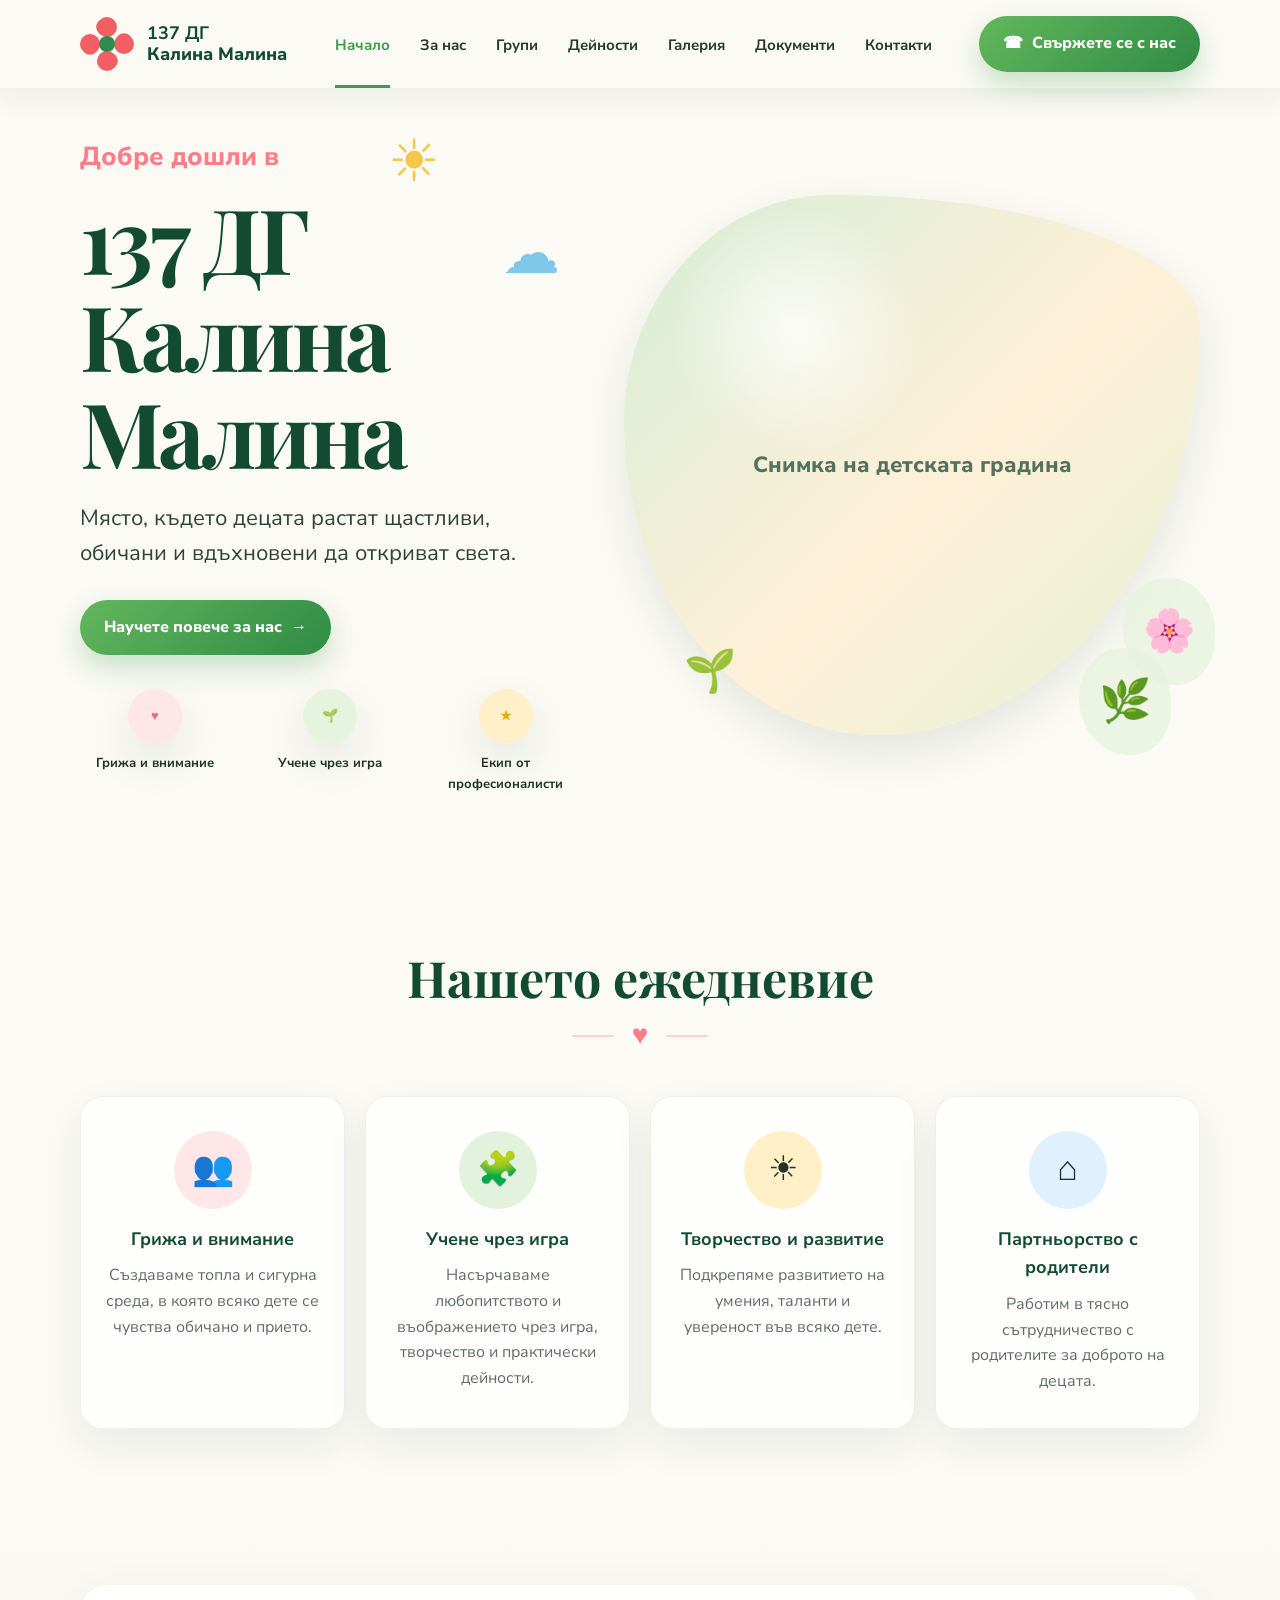
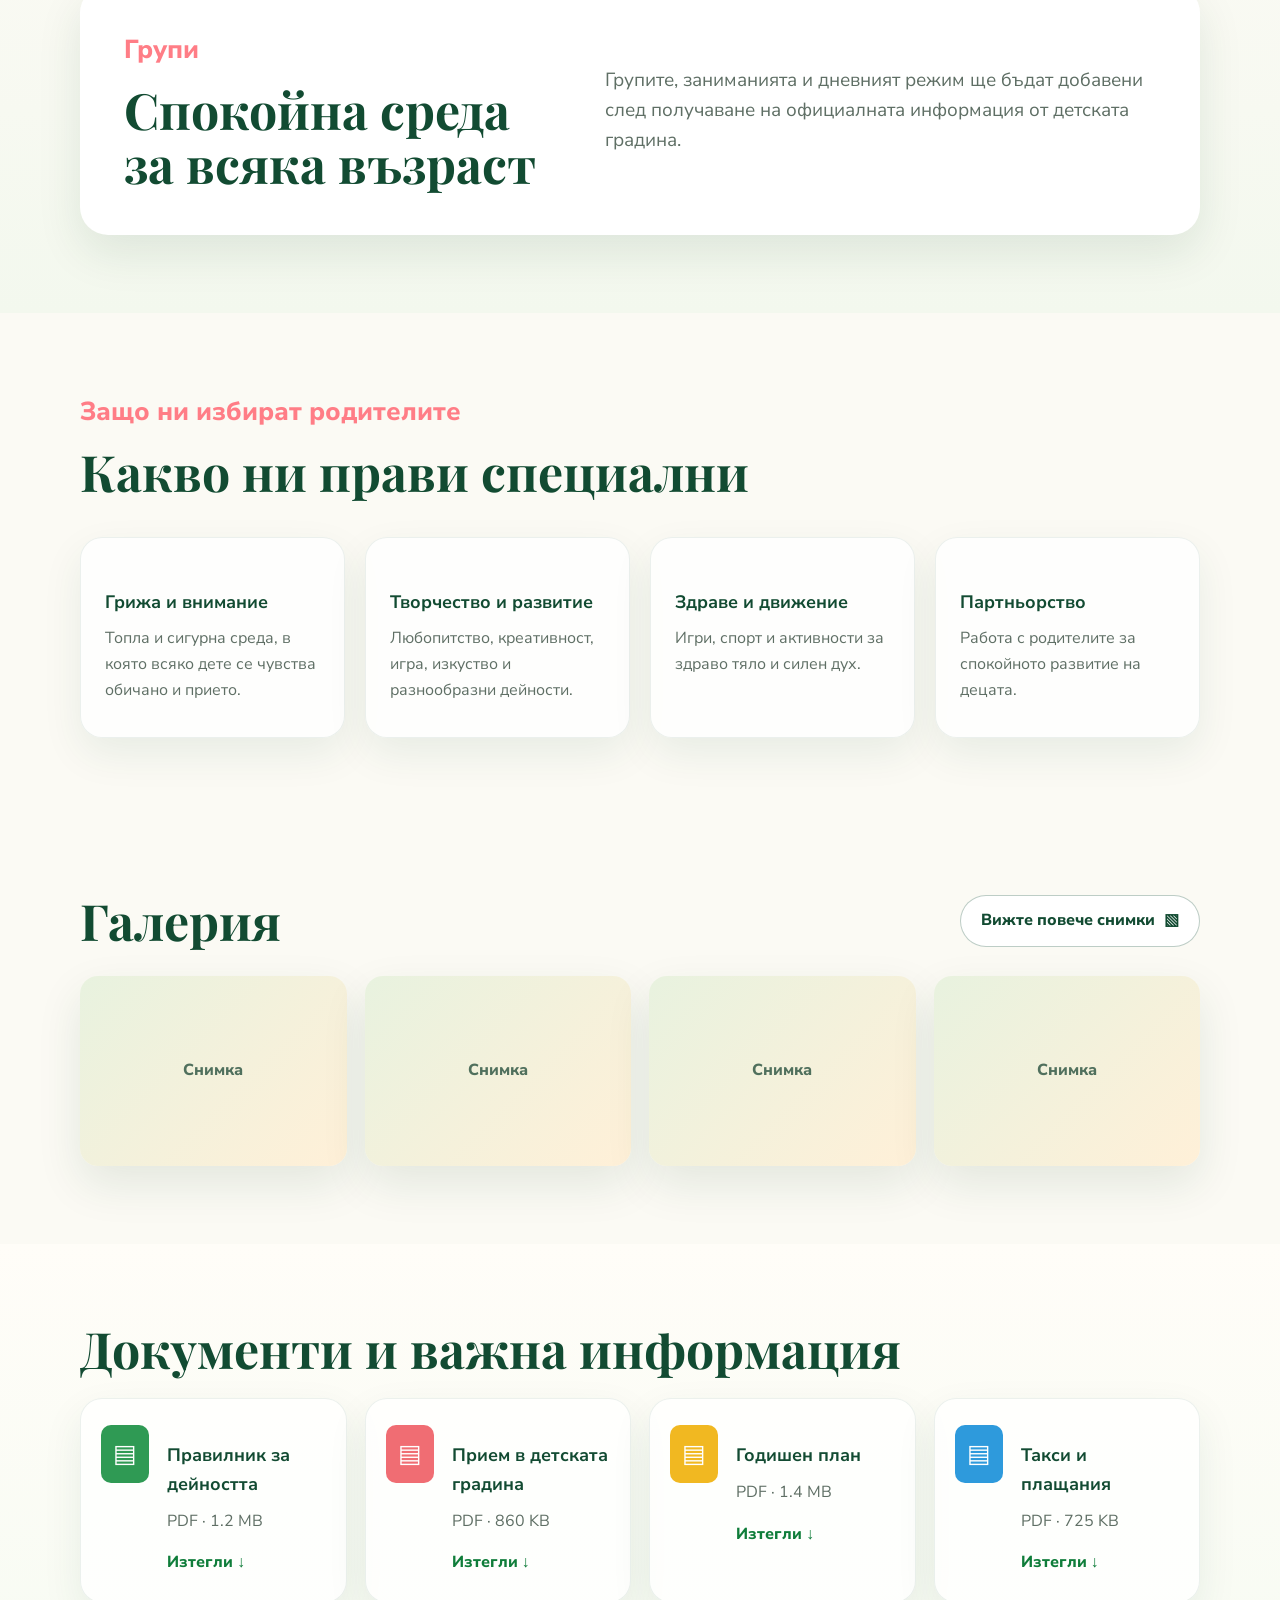
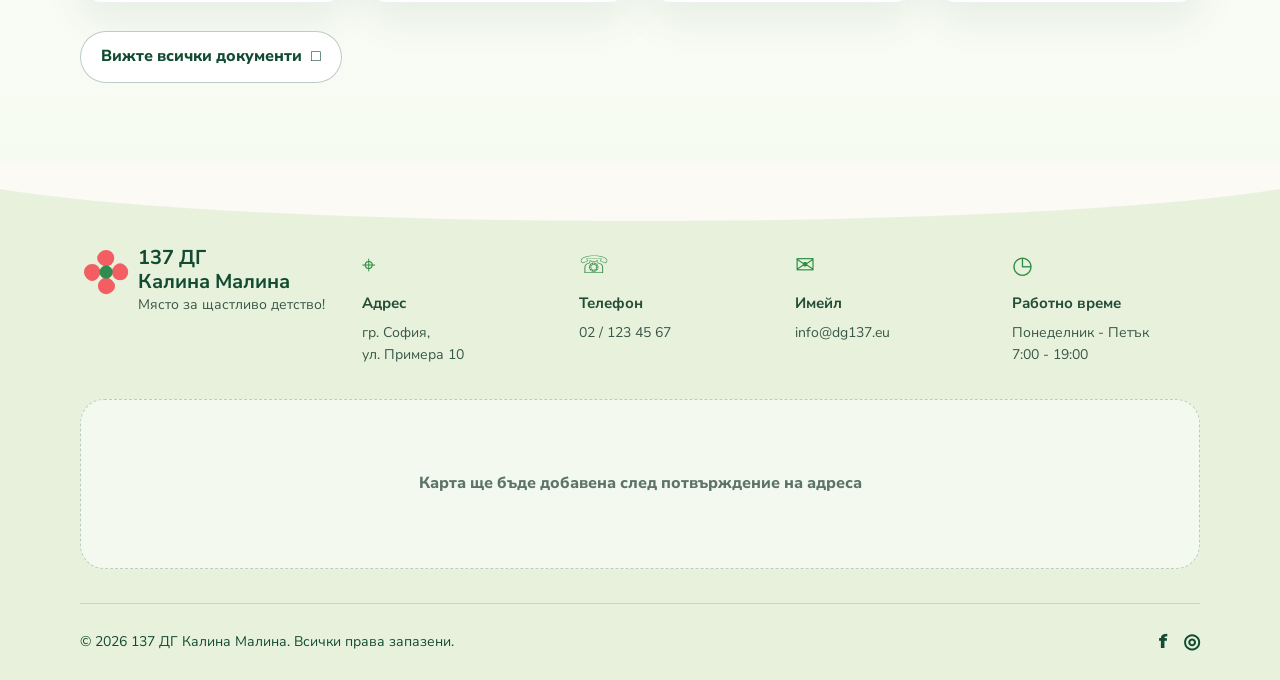
==== index.html @ 14044b3c "first kindergarten website" ====
<!DOCTYPE html>
<html lang="bg">
<head>
  <meta charset="UTF-8" />
  <meta name="viewport" content="width=device-width, initial-scale=1.0" />
  <title>137 ДГ „Калина Малина“</title>
  <meta name="description" content="137 ДГ „Калина Малина“ - място за щастливо детство." />
  <link rel="preconnect" href="https://fonts.googleapis.com">
  <link rel="preconnect" href="https://fonts.gstatic.com" crossorigin>
  <link href="https://fonts.googleapis.com/css2?family=Playfair+Display:wght@600;700&family=Nunito+Sans:wght@400;600;700;800&display=swap" rel="stylesheet">
  <link rel="stylesheet" href="style.css" />
</head>
<body>
  <header class="site-header">
    <div class="container nav-wrap">
      <a href="#home" class="brand" aria-label="137 ДГ Калина Малина">
        <span class="flower-logo" aria-hidden="true">
          <span></span><span></span><span></span><span></span><span></span>
        </span>
        <span class="brand-text"><strong>137 ДГ</strong><em>Калина Малина</em></span>
      </a>

      <button class="menu-toggle" aria-label="Отвори меню" aria-expanded="false">
        <span></span><span></span><span></span>
      </button>

      <nav class="main-nav" aria-label="Основна навигация">
        <a href="#home" class="active">Начало</a>
        <a href="#about">За нас</a>
        <a href="#groups">Групи</a>
        <a href="#activities">Дейности</a>
        <a href="#gallery">Галерия</a>
        <a href="#documents">Документи</a>
        <a href="#contacts">Контакти</a>
      </nav>

      <a class="header-cta" href="#contacts">
        <span>☎</span> Свържете се с нас
      </a>
    </div>
  </header>

  <main id="home">
    <section class="hero section">
      <div class="container hero-grid">
        <div class="hero-copy">
          <div class="decor sun">☀</div>
          <div class="decor cloud">☁</div>
          <p class="eyebrow">Добре дошли в</p>
          <h1>137 ДГ<br>Калина Малина</h1>
          <p class="hero-text">Място, където децата растат щастливи, обичани и вдъхновени да откриват света.</p>
          <a href="#about" class="primary-btn">Научете повече за нас <span>→</span></a>

          <div class="hero-badges" aria-label="Основни предимства">
            <div><span>♥</span><p>Грижа и внимание</p></div>
            <div><span>🌱</span><p>Учене чрез игра</p></div>
            <div><span>★</span><p>Екип от професионалисти</p></div>
          </div>
        </div>

        <div class="hero-media" aria-label="Снимка на детската градина">
          <div class="blob-shape">
            <img src="images/hero-kindergarten.jpg" alt="137 ДГ Калина Малина" onerror="this.style.display='none'; this.parentElement.classList.add('placeholder');" />
          </div>
          <span class="leaf one">🌿</span>
          <span class="leaf two">🌸</span>
          <span class="leaf three">🌱</span>
        </div>
      </div>
    </section>

    <section id="about" class="daily section">
      <div class="container">
        <div class="section-heading centered">
          <h2>Нашето ежедневие</h2>
          <span class="heart-line">♥</span>
        </div>

        <div class="cards-grid">
          <article class="daily-card">
            <div class="icon pink">👥</div>
            <h3>Грижа и внимание</h3>
            <p>Създаваме топла и сигурна среда, в която всяко дете се чувства обичано и прието.</p>
          </article>
          <article class="daily-card">
            <div class="icon green">🧩</div>
            <h3>Учене чрез игра</h3>
            <p>Насърчаваме любопитството и въображението чрез игра, творчество и практически дейности.</p>
          </article>
          <article class="daily-card">
            <div class="icon yellow">☀</div>
            <h3>Творчество и развитие</h3>
            <p>Подкрепяме развитието на умения, таланти и увереност във всяко дете.</p>
          </article>
          <article class="daily-card">
            <div class="icon blue">⌂</div>
            <h3>Партньорство с родители</h3>
            <p>Работим в тясно сътрудничество с родителите за доброто на децата.</p>
          </article>
        </div>
      </div>
    </section>

    <section id="groups" class="section soft-section">
      <div class="container split-info">
        <div>
          <p class="eyebrow">Групи</p>
          <h2>Спокойна среда за всяка възраст</h2>
        </div>
        <p>Групите, заниманията и дневният режим ще бъдат добавени след получаване на официалната информация от детската градина.</p>
      </div>
    </section>

    <section id="activities" class="section features">
      <div class="container">
        <div class="section-heading">
          <p class="eyebrow">Защо ни избират родителите</p>
          <h2>Какво ни прави специални</h2>
        </div>
        <div class="feature-grid">
          <article><h3>Грижа и внимание</h3><p>Топла и сигурна среда, в която всяко дете се чувства обичано и прието.</p></article>
          <article><h3>Творчество и развитие</h3><p>Любопитство, креативност, игра, изкуство и разнообразни дейности.</p></article>
          <article><h3>Здраве и движение</h3><p>Игри, спорт и активности за здраво тяло и силен дух.</p></article>
          <article><h3>Партньорство</h3><p>Работа с родителите за спокойното развитие на децата.</p></article>
        </div>
      </div>
    </section>

    <section id="gallery" class="gallery section">
      <div class="container">
        <div class="section-row">
          <h2>Галерия</h2>
          <a href="#" class="outline-btn">Вижте повече снимки <span>▧</span></a>
        </div>
        <div class="gallery-grid">
          <figure><img src="images/gallery-1.jpg" alt="Занималня" onerror="this.parentElement.classList.add('image-placeholder'); this.remove();" /></figure>
          <figure><img src="images/gallery-2.jpg" alt="Творчески занимания" onerror="this.parentElement.classList.add('image-placeholder'); this.remove();" /></figure>
          <figure><img src="images/gallery-3.jpg" alt="Двор и площадка" onerror="this.parentElement.classList.add('image-placeholder'); this.remove();" /></figure>
          <figure><img src="images/gallery-4.jpg" alt="Деца в занимание" onerror="this.parentElement.classList.add('image-placeholder'); this.remove();" /></figure>
        </div>
      </div>
    </section>

    <section id="documents" class="documents section">
      <div class="container">
        <h2>Документи и важна информация</h2>
        <div class="docs-grid">
          <article class="doc-card"><div class="pdf-icon green">▤</div><div><h3>Правилник за дейността</h3><p>PDF · 1.2 MB</p><a href="#" target="_blank">Изтегли ↓</a></div></article>
          <article class="doc-card"><div class="pdf-icon red">▤</div><div><h3>Прием в детската градина</h3><p>PDF · 860 KB</p><a href="#" target="_blank">Изтегли ↓</a></div></article>
          <article class="doc-card"><div class="pdf-icon yellow">▤</div><div><h3>Годишен план</h3><p>PDF · 1.4 MB</p><a href="#" target="_blank">Изтегли ↓</a></div></article>
          <article class="doc-card"><div class="pdf-icon blue">▤</div><div><h3>Такси и плащания</h3><p>PDF · 725 KB</p><a href="#" target="_blank">Изтегли ↓</a></div></article>
        </div>
        <a href="#" class="outline-btn docs-btn">Вижте всички документи <span>□</span></a>
      </div>
    </section>

    <section id="contacts" class="contact-footer">
      <div class="wave" aria-hidden="true"></div>
      <div class="container contact-grid">
        <div class="footer-brand">
          <span class="flower-logo small" aria-hidden="true"><span></span><span></span><span></span><span></span><span></span></span>
          <div><h2>137 ДГ<br>Калина Малина</h2><p>Място за щастливо детство!</p></div>
        </div>
        <div class="contact-item"><span>⌖</span><h3>Адрес</h3><p>гр. София,<br>ул. Примера 10</p></div>
        <div class="contact-item"><span>☏</span><h3>Телефон</h3><p>02 / 123 45 67</p></div>
        <div class="contact-item"><span>✉</span><h3>Имейл</h3><p>info@dg137.eu</p></div>
        <div class="contact-item"><span>◷</span><h3>Работно време</h3><p>Понеделник - Петък<br>7:00 - 19:00</p></div>
      </div>
      <div class="container map-placeholder">Карта ще бъде добавена след потвърждение на адреса</div>
      <footer class="container footer-bottom">
        <p>© 2026 137 ДГ Калина Малина. Всички права запазени.</p>
        <div class="socials"><a href="#">f</a><a href="#">◎</a></div>
      </footer>
    </section>
  </main>

  <script src="script.js"></script>
</body>
</html>
---- style.css ----
:root{
  --cream:#fbfaf4;
  --cream-2:#f4f0e5;
  --green:#124b32;
  --green-2:#3f9b4e;
  --soft-green:#e8f2df;
  --pink:#ff7d86;
  --yellow:#f5c84b;
  --blue:#80c8e9;
  --text:#21342b;
  --muted:#5f6f65;
  --white:#fff;
  --shadow:0 18px 45px rgba(23,67,43,.10);
  --radius:28px;
}

*{box-sizing:border-box;margin:0;padding:0}
html{scroll-behavior:smooth}
body{
  font-family:"Nunito Sans",Arial,sans-serif;
  background:var(--cream);
  color:var(--text);
  line-height:1.6;
}
a{text-decoration:none;color:inherit}
img{max-width:100%;display:block}
.container{width:min(1120px,calc(100% - 48px));margin:0 auto}
.section{padding:78px 0}

.site-header{
  position:sticky;
  top:0;
  z-index:30;
  background:rgba(251,250,244,.88);
  backdrop-filter:blur(18px);
  box-shadow:0 8px 30px rgba(18,75,50,.08);
}
.nav-wrap{
  height:88px;
  display:flex;
  align-items:center;
  justify-content:space-between;
  gap:24px;
}
.brand{display:flex;align-items:center;gap:13px;font-weight:800;color:var(--green)}
.brand-text{display:flex;flex-direction:column;line-height:1.15;font-size:18px}
.brand-text em{font-style:normal;font-size:18px}
.flower-logo{width:54px;height:54px;position:relative;display:inline-block}
.flower-logo span{position:absolute;width:20px;height:20px;border-radius:50% 50% 50% 8px;background:#f25e62;left:17px;top:17px;transform-origin:10px 10px}
.flower-logo span:nth-child(1){transform:translateY(-17px) rotate(45deg)}
.flower-logo span:nth-child(2){transform:translateX(17px) rotate(135deg)}
.flower-logo span:nth-child(3){transform:translateY(17px) rotate(225deg)}
.flower-logo span:nth-child(4){transform:translateX(-17px) rotate(315deg)}
.flower-logo span:nth-child(5){background:#2e8c4f;border-radius:50%;width:16px;height:16px;left:19px;top:19px}
.flower-logo.small{width:44px;height:44px;transform:scale(.82)}

.main-nav{display:flex;align-items:center;gap:30px;font-weight:700;font-size:15px}
.main-nav a{padding:32px 0 28px;border-bottom:3px solid transparent;color:#263a31}
.main-nav a:hover,.main-nav a.active{color:var(--green-2);border-color:var(--green-2)}
.header-cta,.primary-btn{
  display:inline-flex;align-items:center;gap:9px;border-radius:999px;
  background:linear-gradient(135deg,#63b65c,#2f8c45);
  color:white;font-weight:800;padding:15px 24px;box-shadow:0 12px 28px rgba(63,155,78,.28)
}
.menu-toggle{display:none;background:none;border:0;width:42px}
.menu-toggle span{display:block;height:3px;background:var(--green);margin:7px 0;border-radius:4px}

.hero{padding-top:48px;overflow:hidden}
.hero-grid{display:grid;grid-template-columns:1fr 1.15fr;align-items:center;gap:44px;min-height:560px}
.hero-copy{position:relative}
.eyebrow{font-weight:800;color:var(--pink);font-size:26px;margin-bottom:12px}
h1,h2{font-family:"Playfair Display",Georgia,serif;color:var(--green);line-height:1.08}
h1{font-size:clamp(54px,8vw,90px);letter-spacing:-.04em;margin-bottom:20px}
h2{font-size:clamp(34px,4vw,50px)}
.hero-text{font-size:22px;max-width:560px;color:#2f443a;margin-bottom:28px}
.decor{position:absolute;font-size:58px;z-index:-1}
.sun{top:-20px;right:140px;color:var(--yellow)}
.cloud{top:72px;right:20px;color:var(--blue)}
.hero-badges{display:grid;grid-template-columns:repeat(3,1fr);gap:26px;max-width:560px;margin-top:34px}
.hero-badges div{text-align:center;font-weight:700;font-size:13px}
.hero-badges span{display:grid;place-items:center;width:54px;height:54px;margin:0 auto 10px;border-radius:50%;background:white;box-shadow:var(--shadow)}
.hero-badges div:nth-child(1) span{color:#ef6d74;background:#ffe7e7}
.hero-badges div:nth-child(2) span{color:#3c9850;background:#e6f4df}
.hero-badges div:nth-child(3) span{color:#e9a900;background:#fff0c9}

.hero-media{position:relative}
.blob-shape{
  height:540px;
  border-radius:36% 64% 56% 44% / 42% 24% 76% 58%;
  overflow:hidden;
  background:
    radial-gradient(circle at 30% 25%,rgba(255,255,255,.8),transparent 22%),
    linear-gradient(135deg,#d5edd6,#fff0d8 55%,#e0f2d2);
  box-shadow:var(--shadow);
}
.blob-shape img{width:100%;height:100%;object-fit:cover}
.blob-shape.placeholder:after{
  content:"Снимка на детската градина";
  height:100%;display:grid;place-items:center;color:#52715f;font-weight:800;font-size:22px
}
.leaf{position:absolute;font-size:42px;background:rgba(232,242,223,.78);border-radius:48% 52% 44% 56%;padding:20px}
.leaf.one{right:5%;bottom:-20px}
.leaf.two{right:-15px;bottom:50px}
.leaf.three{left:40px;bottom:10px;background:transparent}

.centered{text-align:center}
.section-heading{margin-bottom:38px}
.heart-line{display:inline-block;color:var(--pink);font-size:28px;margin-top:8px;position:relative}
.heart-line:before,.heart-line:after{content:"";position:absolute;top:50%;width:42px;height:2px;background:#ffd0d2}
.heart-line:before{right:34px}.heart-line:after{left:34px}

.cards-grid,.feature-grid{display:grid;grid-template-columns:repeat(4,1fr);gap:20px}
.daily-card,.feature-grid article,.doc-card{
  background:rgba(255,255,255,.76);
  border:1px solid rgba(18,75,50,.08);
  border-radius:22px;
  padding:34px 24px;
  box-shadow:0 16px 40px rgba(18,75,50,.08);
  transition:.25s ease;
}
.daily-card:hover,.feature-grid article:hover,.doc-card:hover{transform:translateY(-6px);box-shadow:0 24px 55px rgba(18,75,50,.13)}
.daily-card{text-align:center}
.daily-card h3,.feature-grid h3,.doc-card h3{color:var(--green);font-size:18px;margin:16px 0 10px}
.daily-card p,.feature-grid p,.doc-card p{color:var(--muted)}
.icon{width:78px;height:78px;border-radius:50%;display:grid;place-items:center;margin:0 auto;font-size:34px}
.pink{background:#ffe7e8}.green{background:#e3f2dc}.yellow{background:#fff0c7}.blue{background:#dff1ff}

.soft-section{background:linear-gradient(180deg,transparent,#f3f8ee)}
.split-info{display:grid;grid-template-columns:.8fr 1fr;gap:40px;align-items:center;background:white;border-radius:var(--radius);padding:44px;box-shadow:var(--shadow)}
.split-info p:last-child{font-size:19px;color:var(--muted)}

.section-row{display:flex;align-items:center;justify-content:space-between;margin-bottom:28px;gap:20px}
.outline-btn{display:inline-flex;align-items:center;gap:9px;border:1.5px solid rgba(18,75,50,.28);border-radius:999px;color:var(--green);font-weight:800;padding:12px 20px;background:white}
.outline-btn:hover{background:var(--soft-green)}
.gallery-grid{display:grid;grid-template-columns:repeat(4,1fr);gap:18px}
.gallery-grid figure{height:190px;border-radius:18px;overflow:hidden;background:linear-gradient(135deg,#e8f2df,#fff0d8);box-shadow:var(--shadow)}
.gallery-grid img{width:100%;height:100%;object-fit:cover;transition:.35s ease}
.gallery-grid figure:hover img{transform:scale(1.08)}
.image-placeholder:after{content:"Снимка";height:100%;display:grid;place-items:center;color:#50705d;font-weight:800}

.documents{background:linear-gradient(180deg,#fffdf8,#f6fbf2)}
.docs-grid{display:grid;grid-template-columns:repeat(4,1fr);gap:18px;margin-top:22px}
.doc-card{display:flex;gap:18px;align-items:flex-start;padding:26px 20px}
.pdf-icon{width:48px;height:58px;border-radius:10px;display:grid;place-items:center;color:white;font-size:25px;flex:0 0 auto}
.pdf-icon.green{background:#2f9a54}.pdf-icon.red{background:#f06d73}.pdf-icon.yellow{background:#f1b821}.pdf-icon.blue{background:#2e9adc}
.doc-card a{display:inline-block;margin-top:16px;color:#0f7d3a;font-weight:800}
.docs-btn{margin:28px auto 0;width:max-content}

.contact-footer{position:relative;background:#e7f1dc;padding-top:85px;color:var(--green);overflow:hidden}
.wave{position:absolute;top:-50px;left:-5%;width:110%;height:110px;background:var(--cream);border-radius:0 0 50% 50%}
.contact-grid{display:grid;grid-template-columns:1.35fr repeat(4,1fr);gap:28px;position:relative;z-index:1}
.footer-brand{display:flex;gap:14px;align-items:flex-start}
.footer-brand h2{font-family:"Nunito Sans",Arial,sans-serif;font-size:20px;line-height:1.2}
.footer-brand p,.contact-item p{font-size:14px;color:#385847}
.contact-item span{font-size:24px;color:#2f8c45}
.contact-item h3{font-size:15px;margin:7px 0;color:#234b35}
.map-placeholder{margin-top:32px;height:170px;border-radius:24px;background:rgba(255,255,255,.55);border:1px dashed rgba(18,75,50,.25);display:grid;place-items:center;color:#5c7366;font-weight:800}
.footer-bottom{display:flex;justify-content:space-between;align-items:center;border-top:1px solid rgba(18,75,50,.15);padding:22px 0;margin-top:34px;font-size:14px}
.socials{display:flex;gap:16px;font-weight:900;font-size:20px}

@media (max-width:980px){
  .menu-toggle{display:block}
  .main-nav{
    position:absolute;top:88px;left:24px;right:24px;background:white;border-radius:20px;
    flex-direction:column;align-items:flex-start;gap:0;padding:16px;box-shadow:var(--shadow);
    opacity:0;visibility:hidden;transform:translateY(-10px);transition:.25s ease
  }
  .main-nav.open{opacity:1;visibility:visible;transform:translateY(0)}
  .main-nav a{padding:13px 8px;width:100%;border-bottom:1px solid #edf2eb}
  .header-cta{display:none}
  .hero-grid,.split-info{grid-template-columns:1fr}
  .hero-media{order:-1}.blob-shape{height:420px}
  .cards-grid,.feature-grid,.docs-grid,.gallery-grid{grid-template-columns:repeat(2,1fr)}
  .contact-grid{grid-template-columns:repeat(2,1fr)}
  .footer-brand{grid-column:1/-1}
}
@media (max-width:620px){
  .container{width:min(100% - 28px,1120px)}
  .section{padding:54px 0}
  .nav-wrap{height:76px}
  .brand-text{font-size:15px}.brand-text em{font-size:15px}.flower-logo{width:42px;height:42px;transform:scale(.78)}
  .main-nav{top:76px;left:14px;right:14px}
  .hero{padding-top:22px}
  .blob-shape{height:310px}
  .eyebrow{font-size:20px}
  .hero-text{font-size:18px}
  .hero-badges,.cards-grid,.feature-grid,.docs-grid,.gallery-grid,.contact-grid{grid-template-columns:1fr}
  .section-row,.footer-bottom{align-items:flex-start;flex-direction:column}
  .split-info{padding:28px}
}
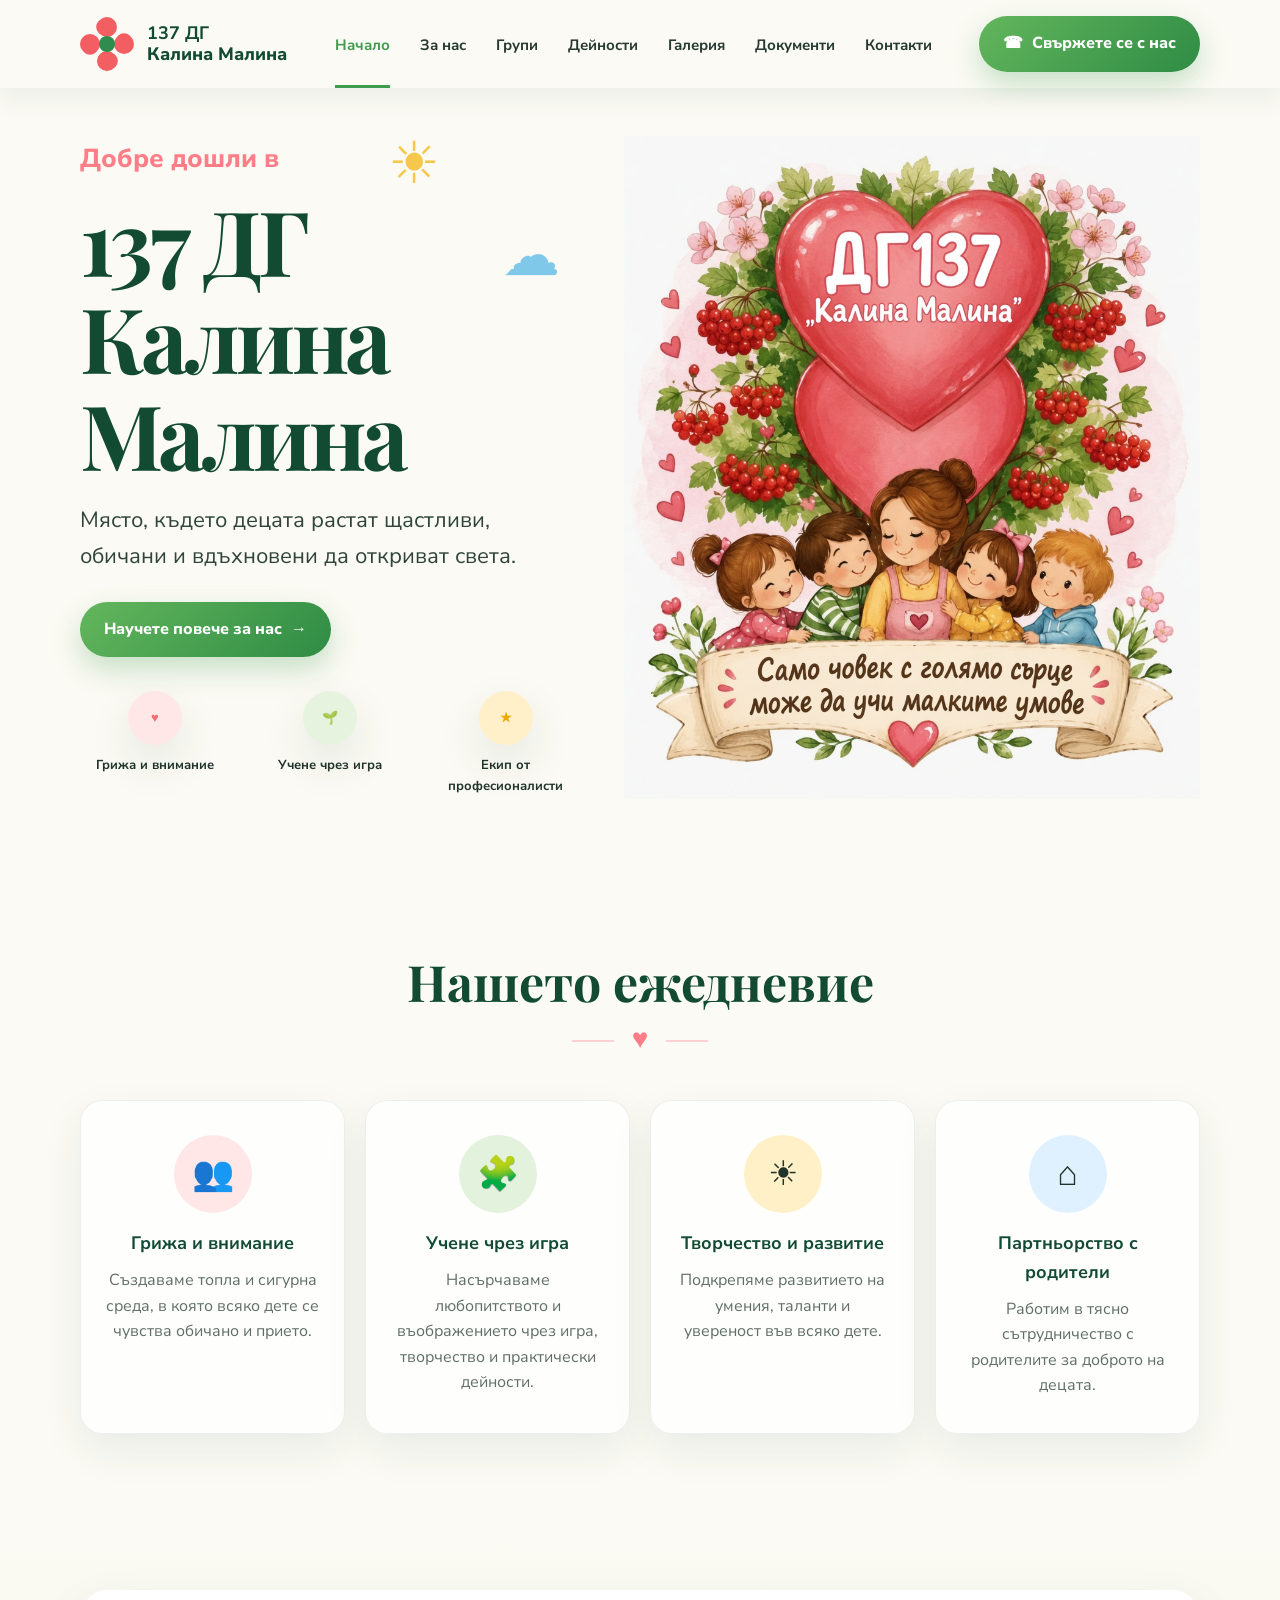
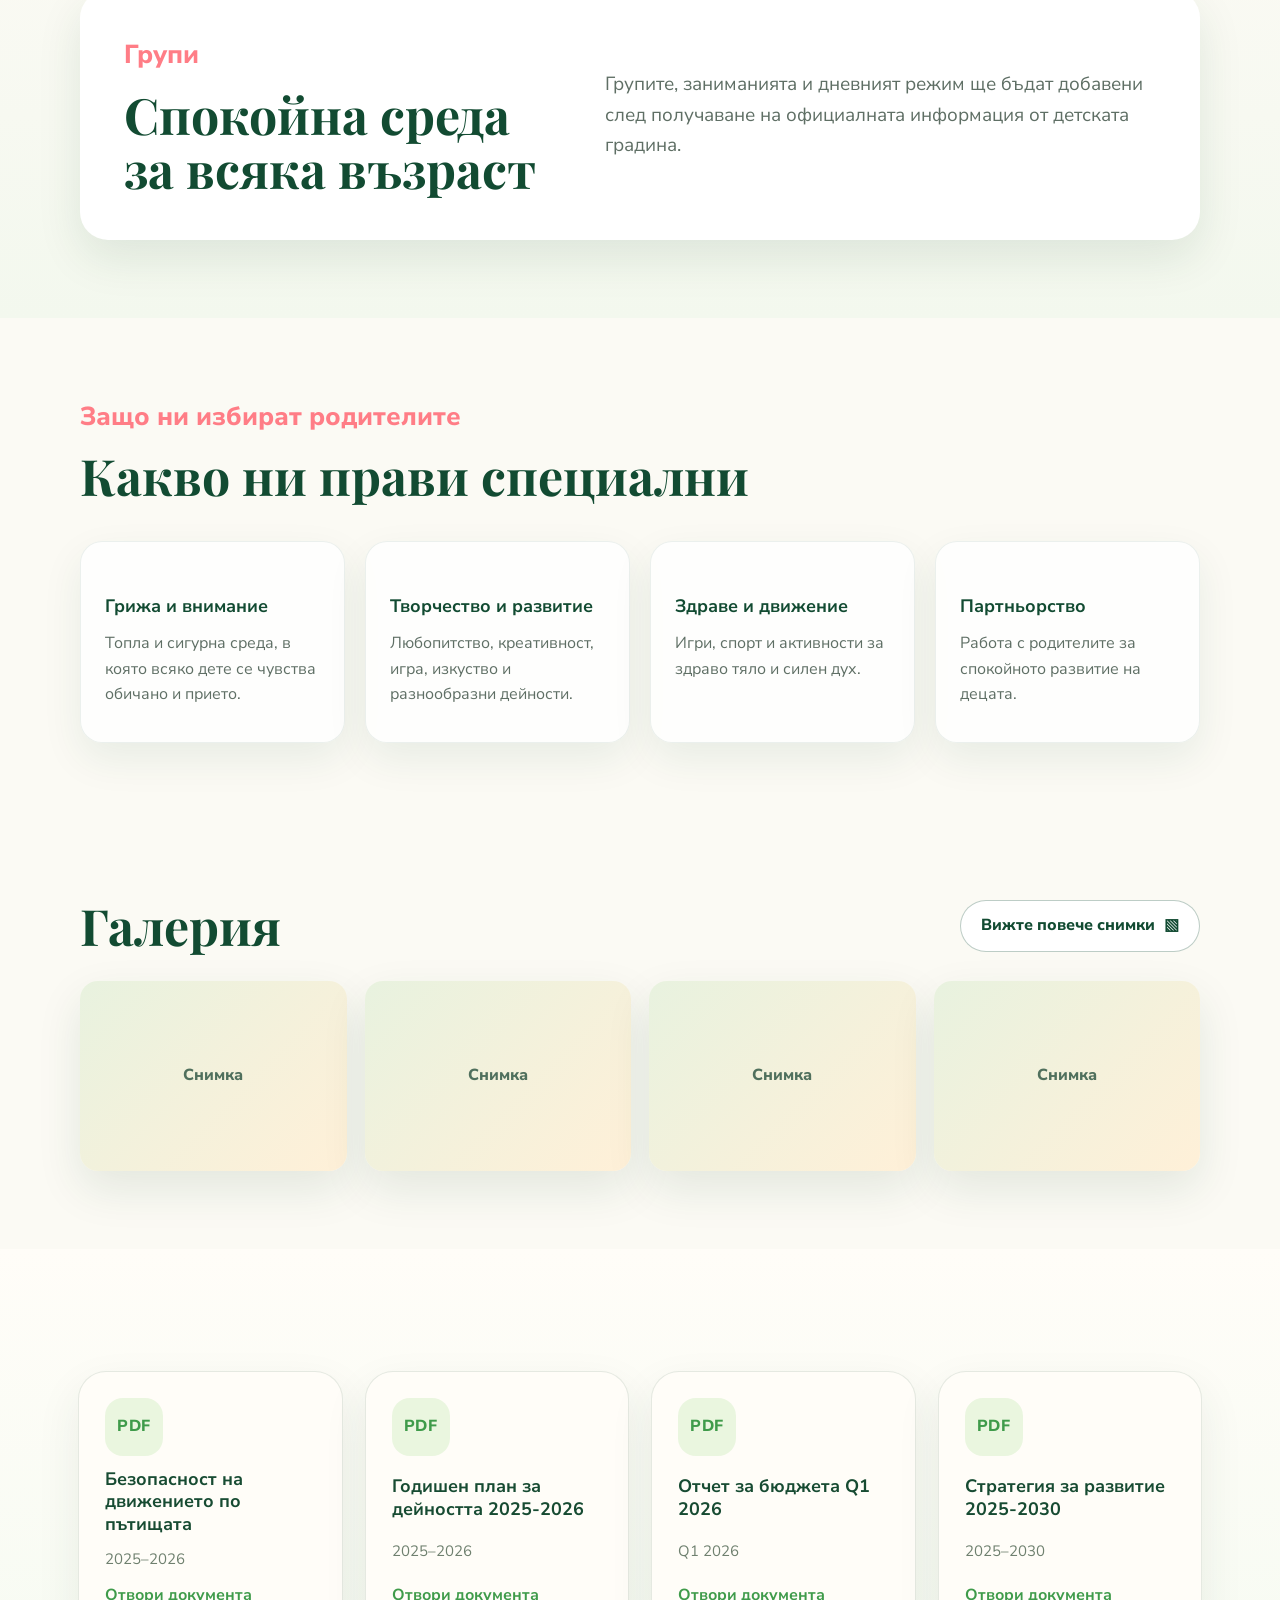
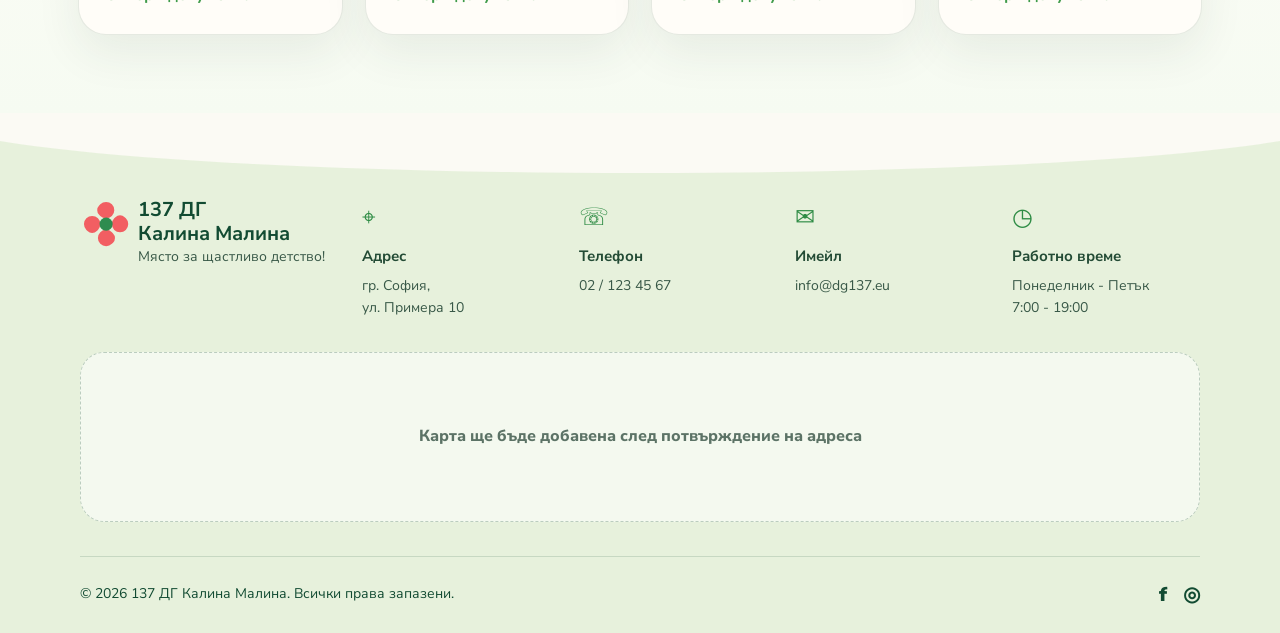
==== commit 9840e083: "update kindergarten documents and hero" ====
--- a/index.html
+++ b/index.html
@@ -56,15 +56,11 @@
             <div><span>🌱</span><p>Учене чрез игра</p></div>
             <div><span>★</span><p>Екип от професионалисти</p></div>
           </div>
+
         </div>
 
         <div class="hero-media" aria-label="Снимка на детската градина">
-          <div class="blob-shape">
-            <img src="images/hero-kindergarten.jpg" alt="137 ДГ Калина Малина" onerror="this.style.display='none'; this.parentElement.classList.add('placeholder');" />
-          </div>
-          <span class="leaf one">🌿</span>
-          <span class="leaf two">🌸</span>
-          <span class="leaf three">🌱</span>
+          <img src="images/hero.jpg" alt="ДГ 137 Калина Малина">
         </div>
       </div>
     </section>
@@ -142,15 +138,34 @@
     </section>
 
     <section id="documents" class="documents section">
-      <div class="container">
-        <h2>Документи и важна информация</h2>
-        <div class="docs-grid">
-          <article class="doc-card"><div class="pdf-icon green">▤</div><div><h3>Правилник за дейността</h3><p>PDF · 1.2 MB</p><a href="#" target="_blank">Изтегли ↓</a></div></article>
-          <article class="doc-card"><div class="pdf-icon red">▤</div><div><h3>Прием в детската градина</h3><p>PDF · 860 KB</p><a href="#" target="_blank">Изтегли ↓</a></div></article>
-          <article class="doc-card"><div class="pdf-icon yellow">▤</div><div><h3>Годишен план</h3><p>PDF · 1.4 MB</p><a href="#" target="_blank">Изтегли ↓</a></div></article>
-          <article class="doc-card"><div class="pdf-icon blue">▤</div><div><h3>Такси и плащания</h3><p>PDF · 725 KB</p><a href="#" target="_blank">Изтегли ↓</a></div></article>
-        </div>
-        <a href="#" class="outline-btn docs-btn">Вижте всички документи <span>□</span></a>
+      <div class="documents-grid">
+        <a href="https://drive.google.com/file/d/1YVQNb3l471YlVjOcwa8c5WvIRZ0JgYjL/view?usp=drive_link" target="_blank" rel="noopener noreferrer" class="doc-tile">
+          <span class="doc-icon">PDF</span>
+          <strong>Безопасност на движението по пътищата</strong>
+          <small>2025–2026</small>
+          <em>Отвори документа</em>
+        </a>
+
+        <a href="https://drive.google.com/file/d/1Nm0UeYOV2WOF_rEer19Na-S31HkH6SgI/view?usp=drive_link" target="_blank" rel="noopener noreferrer" class="doc-tile">
+          <span class="doc-icon">PDF</span>
+          <strong>Годишен план за дейността 2025-2026</strong>
+          <small>2025–2026</small>
+          <em>Отвори документа</em>
+        </a>
+
+        <a href="https://drive.google.com/file/d/1Oh9N5pPHKmebMv3UW62qAwDy3fvTJe2Z/view?usp=drive_link" target="_blank" rel="noopener noreferrer" class="doc-tile">
+          <span class="doc-icon">PDF</span>
+          <strong>Отчет за бюджета Q1 2026</strong>
+          <small>Q1 2026</small>
+          <em>Отвори документа</em>
+        </a>
+
+        <a href="https://drive.google.com/file/d/1bqYO4UpHg2tiHRB3I2MVI6CSTWi35-Cm/view?usp=drive_link" target="_blank" rel="noopener noreferrer" class="doc-tile">
+          <span class="doc-icon">PDF</span>
+          <strong>Стратегия за развитие 2025-2030</strong>
+          <small>2025–2030</small>
+          <em>Отвори документа</em>
+        </a>
       </div>
     </section>
 
--- a/style.css
+++ b/style.css
@@ -188,3 +188,73 @@
   .section-row,.footer-bottom{align-items:flex-start;flex-direction:column}
   .split-info{padding:28px}
 }
+
+.documents-grid {
+  max-width: 1180px;
+  margin: 44px auto 0;
+  padding: 0 28px;
+  display: grid;
+  grid-template-columns: repeat(4, 1fr);
+  gap: 22px;
+}
+
+.doc-tile {
+  aspect-ratio: 1 / 1;
+  background: #fffdf8;
+  border: 1px solid rgba(46, 93, 63, 0.12);
+  border-radius: 28px;
+  padding: 26px;
+  text-decoration: none;
+  color: #174b32;
+  box-shadow: 0 18px 45px rgba(35, 65, 47, 0.08);
+  display: flex;
+  flex-direction: column;
+  justify-content: space-between;
+  transition: transform 0.25s ease, box-shadow 0.25s ease, border-color 0.25s ease;
+}
+
+.doc-tile:hover {
+  transform: translateY(-6px);
+  box-shadow: 0 24px 55px rgba(35, 65, 47, 0.14);
+  border-color: rgba(76, 166, 88, 0.35);
+}
+
+.doc-icon {
+  width: 58px;
+  height: 58px;
+  border-radius: 18px;
+  background: #eaf6df;
+  color: #3f9b4a;
+  display: grid;
+  place-items: center;
+  font-weight: 800;
+  letter-spacing: 0.04em;
+}
+
+.doc-tile strong {
+  font-size: 18px;
+  line-height: 1.25;
+}
+
+.doc-tile small {
+  color: #6f806f;
+  font-size: 15px;
+}
+
+.doc-tile em {
+  font-style: normal;
+  color: #3f9b4a;
+  font-weight: 700;
+}
+
+@media (max-width: 900px) {
+  .documents-grid {
+    grid-template-columns: repeat(2, 1fr);
+  }
+}
+
+@media (max-width: 560px) {
+  .documents-grid {
+    grid-template-columns: 1fr;
+  }
+}
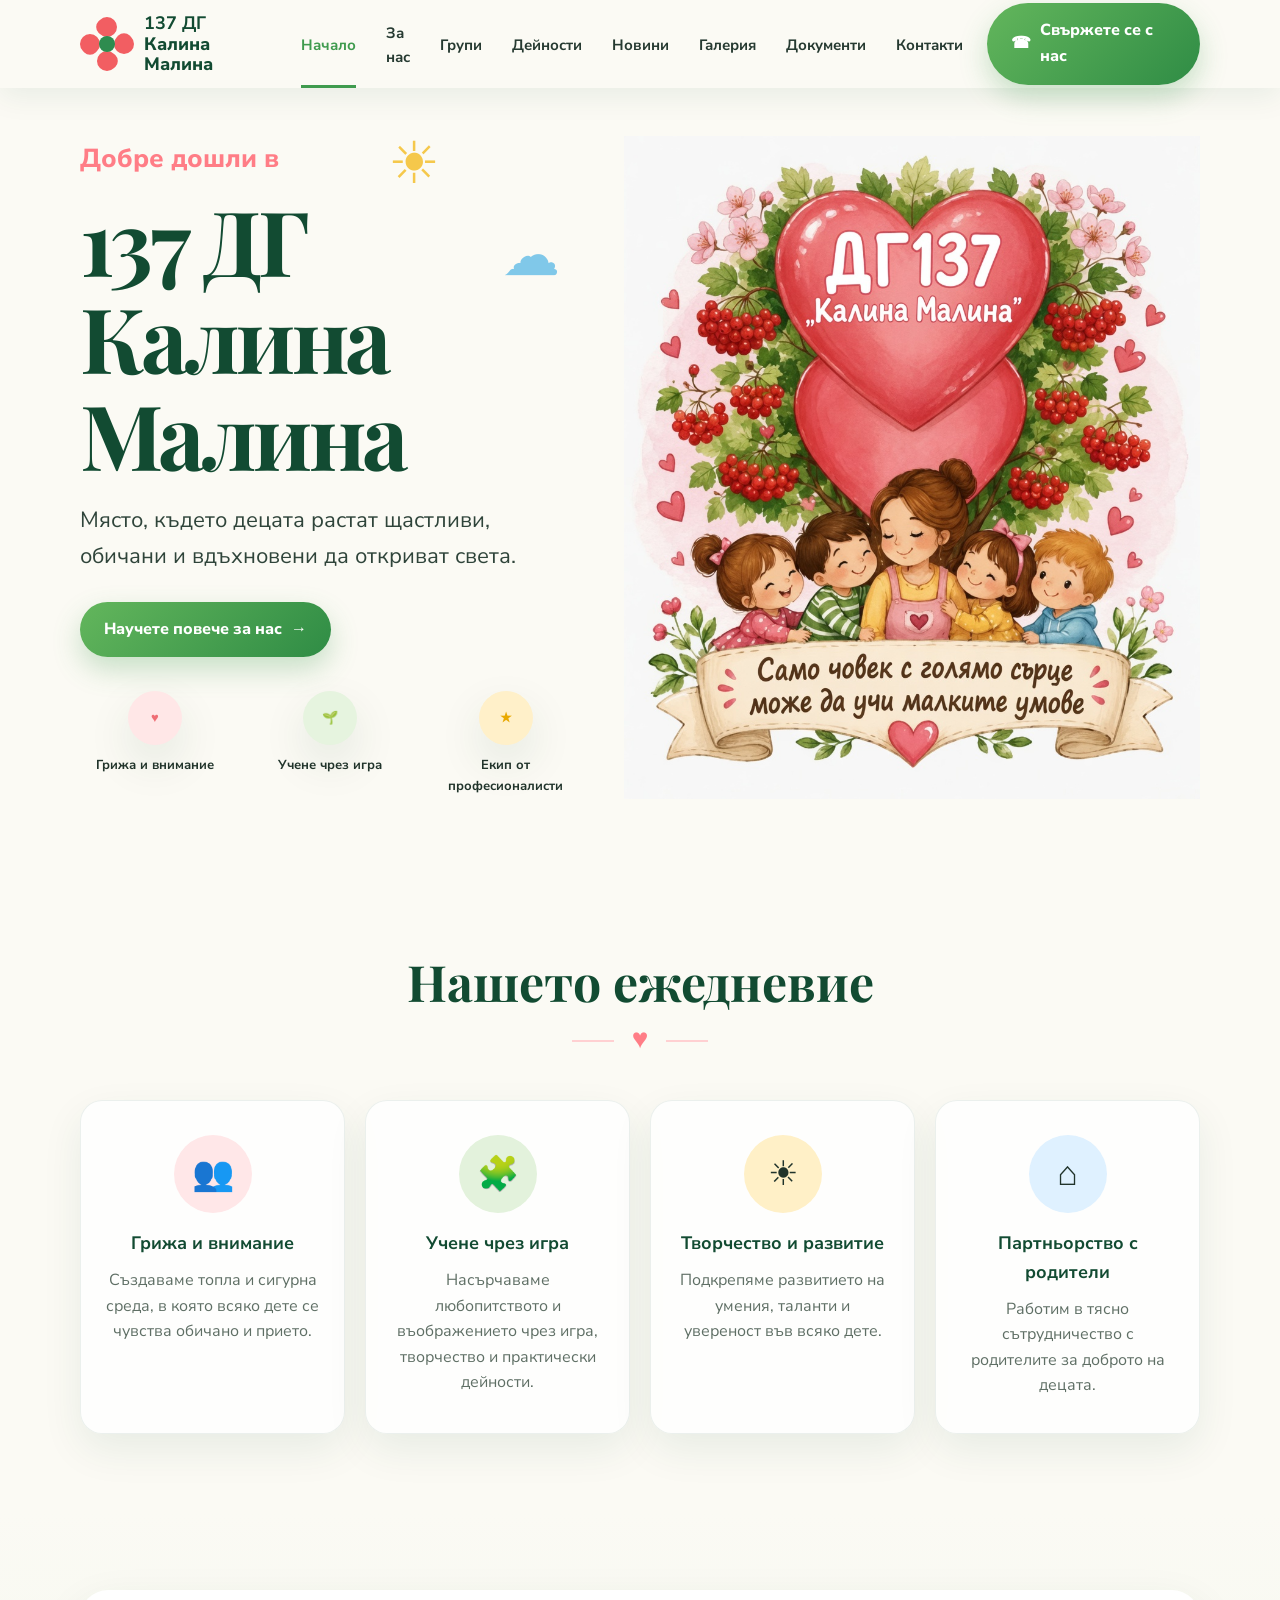
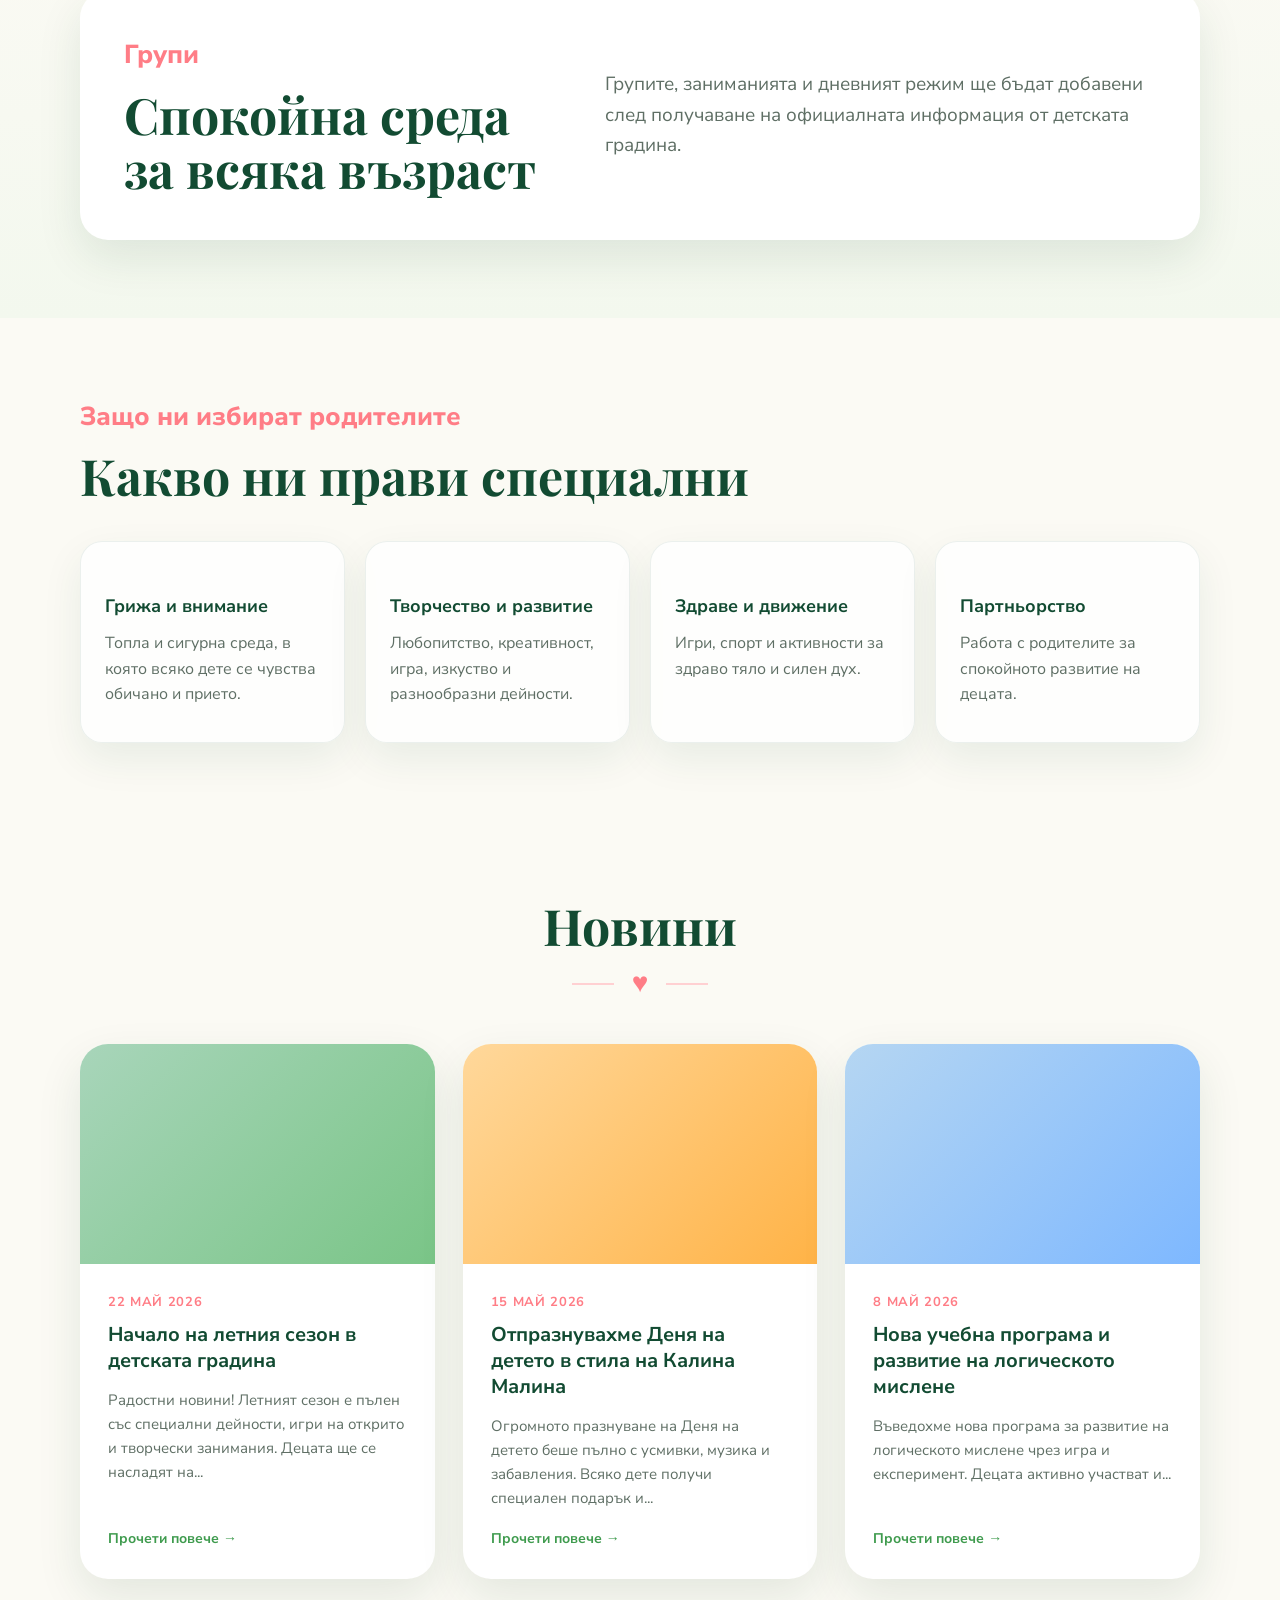
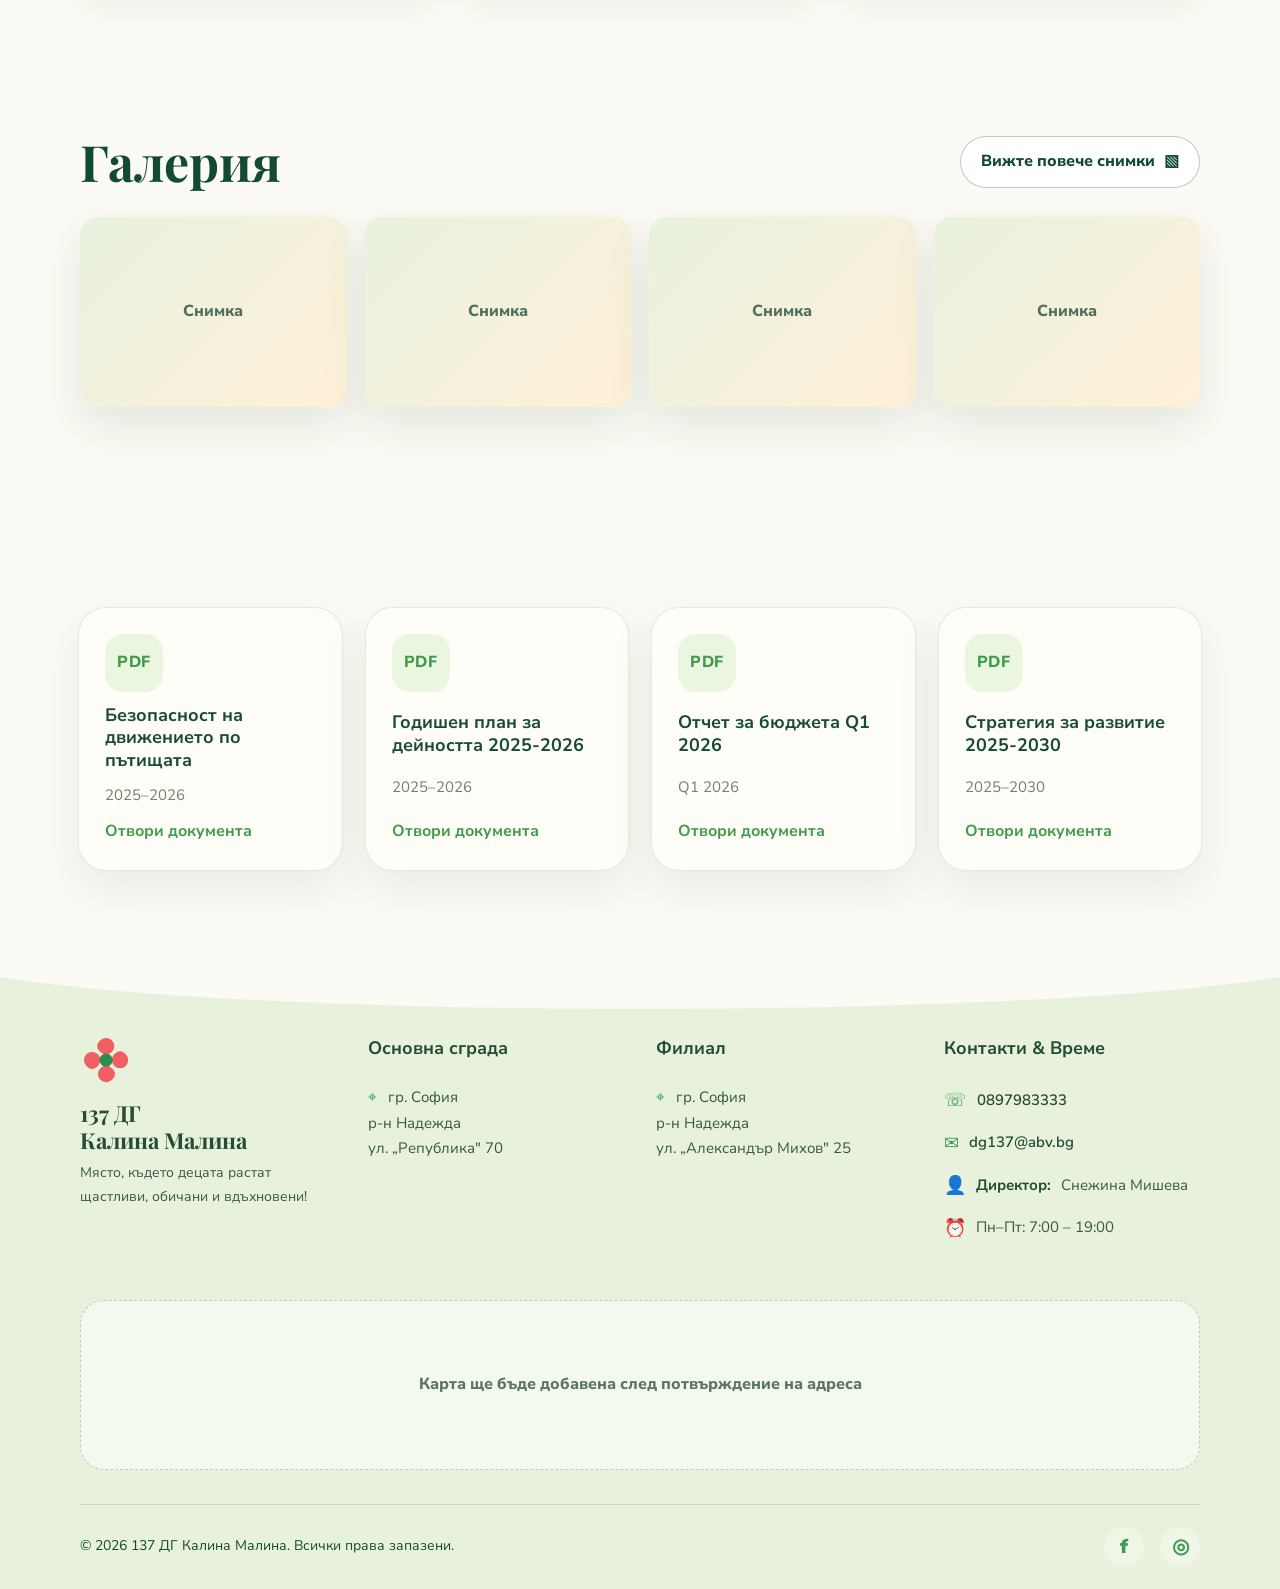
==== commit 550b3571: "update website sections" ====
--- a/index.html
+++ b/index.html
@@ -29,6 +29,7 @@
         <a href="#about">За нас</a>
         <a href="#groups">Групи</a>
         <a href="#activities">Дейности</a>
+        <a href="#news">Новини</a>
         <a href="#gallery">Галерия</a>
         <a href="#documents">Документи</a>
         <a href="#contacts">Контакти</a>
@@ -122,6 +123,47 @@
       </div>
     </section>
 
+    <section id="news" class="news section">
+      <div class="container">
+        <div class="section-heading centered">
+          <h2>Новини</h2>
+          <span class="heart-line">♥</span>
+        </div>
+        
+        <div class="news-grid">
+          <article class="news-card">
+            <div class="news-image" style="background: linear-gradient(135deg, #a8d5ba, #7ac587);"></div>
+            <div class="news-content">
+              <span class="news-date">22 май 2026</span>
+              <h3>Начало на летния сезон в детската градина</h3>
+              <p>Радостни новини! Летният сезон е пълен със специални дейности, игри на открито и творчески занимания. Децата ще се насладят на...</p>
+              <a href="#" class="read-more">Прочети повече →</a>
+            </div>
+          </article>
+
+          <article class="news-card">
+            <div class="news-image" style="background: linear-gradient(135deg, #ffd89b, #ffb347);"></div>
+            <div class="news-content">
+              <span class="news-date">15 май 2026</span>
+              <h3>Отпразнувахме Деня на детето в стила на Калина Малина</h3>
+              <p>Огромното празнуване на Деня на детето беше пълно с усмивки, музика и забавления. Всяко дете получи специален подарък и...</p>
+              <a href="#" class="read-more">Прочети повече →</a>
+            </div>
+          </article>
+
+          <article class="news-card">
+            <div class="news-image" style="background: linear-gradient(135deg, #b5d6f2, #7eb8ff);"></div>
+            <div class="news-content">
+              <span class="news-date">8 май 2026</span>
+              <h3>Нова учебна програма и развитие на логическото мислене</h3>
+              <p>Въведохме нова програма за развитие на логическото мислене чрез игра и експеримент. Децата активно участват и...</p>
+              <a href="#" class="read-more">Прочети повече →</a>
+            </div>
+          </article>
+        </div>
+      </div>
+    </section>
+
     <section id="gallery" class="gallery section">
       <div class="container">
         <div class="section-row">
@@ -172,19 +214,38 @@
     <section id="contacts" class="contact-footer">
       <div class="wave" aria-hidden="true"></div>
       <div class="container contact-grid">
-        <div class="footer-brand">
+        <div class="footer-section footer-brand">
           <span class="flower-logo small" aria-hidden="true"><span></span><span></span><span></span><span></span><span></span></span>
-          <div><h2>137 ДГ<br>Калина Малина</h2><p>Място за щастливо детство!</p></div>
-        </div>
-        <div class="contact-item"><span>⌖</span><h3>Адрес</h3><p>гр. София,<br>ул. Примера 10</p></div>
-        <div class="contact-item"><span>☏</span><h3>Телефон</h3><p>02 / 123 45 67</p></div>
-        <div class="contact-item"><span>✉</span><h3>Имейл</h3><p>info@dg137.eu</p></div>
-        <div class="contact-item"><span>◷</span><h3>Работно време</h3><p>Понеделник - Петък<br>7:00 - 19:00</p></div>
+          <div>
+            <h3>137 ДГ<br>Калина Малина</h3>
+            <p>Място, където децата растат щастливи, обичани и вдъхновени!</p>
+          </div>
+        </div>
+
+        <div class="footer-section">
+          <h3>Основна сграда</h3>
+          <p><span class="icon-location">⌖</span> гр. София<br>р-н Надежда<br>ул. „Република" 70</p>
+        </div>
+
+        <div class="footer-section">
+          <h3>Филиал</h3>
+          <p><span class="icon-location">⌖</span> гр. София<br>р-н Надежда<br>ул. „Александър Михов" 25</p>
+        </div>
+
+        <div class="footer-section">
+          <h3>Контакти & Време</h3>
+          <div class="contact-links">
+            <p><span>☏</span><a href="tel:0897983333">0897983333</a></p>
+            <p><span>✉</span><a href="mailto:dg137@abv.bg">dg137@abv.bg</a></p>
+            <p><span>👤</span><strong>Директор:</strong> Снежина Мишева</p>
+            <p><span>⏰</span>Пн–Пт: 7:00 – 19:00</p>
+          </div>
+        </div>
       </div>
       <div class="container map-placeholder">Карта ще бъде добавена след потвърждение на адреса</div>
       <footer class="container footer-bottom">
         <p>© 2026 137 ДГ Калина Малина. Всички права запазени.</p>
-        <div class="socials"><a href="#">f</a><a href="#">◎</a></div>
+        <div class="socials"><a href="#" aria-label="Facebook">f</a><a href="#" aria-label="Instagram">◎</a></div>
       </footer>
     </section>
   </main>
--- a/style.css
+++ b/style.css
@@ -138,7 +138,50 @@
 .gallery-grid figure:hover img{transform:scale(1.08)}
 .image-placeholder:after{content:"Снимка";height:100%;display:grid;place-items:center;color:#50705d;font-weight:800}
 
-.documents{background:linear-gradient(180deg,#fffdf8,#f6fbf2)}
+/* NEWS SECTION */
+.news-grid{display:grid;grid-template-columns:repeat(3,1fr);gap:28px}
+.news-card{
+  background:white;
+  border-radius:var(--radius);
+  overflow:hidden;
+  box-shadow:var(--shadow);
+  transition:.3s ease;
+  display:flex;flex-direction:column;
+}
+.news-card:hover{transform:translateY(-8px);box-shadow:0 28px 60px rgba(18,75,50,.16)}
+.news-image{height:220px;background:linear-gradient(135deg,#a8d5ba,#7ac587);flex:0 0 auto}
+.news-content{padding:28px;flex:1;display:flex;flex-direction:column}
+.news-date{
+  font-size:13px;
+  font-weight:700;
+  color:var(--pink);
+  text-transform:uppercase;
+  letter-spacing:.05em;
+  margin-bottom:10px;
+}
+.news-card h3{
+  font-size:20px;
+  color:var(--green);
+  margin-bottom:14px;
+  line-height:1.3;
+}
+.news-card p{
+  font-size:15px;
+  color:var(--muted);
+  margin-bottom:18px;
+  flex:1;
+}
+.read-more{
+  color:var(--green-2);
+  font-weight:700;
+  font-size:14px;
+  display:inline-flex;
+  align-items:center;
+  gap:6px;
+  transition:.25s ease;
+}
+.read-more:hover{color:var(--green);transform:translateX(4px)}
+
 .docs-grid{display:grid;grid-template-columns:repeat(4,1fr);gap:18px;margin-top:22px}
 .doc-card{display:flex;gap:18px;align-items:flex-start;padding:26px 20px}
 .pdf-icon{width:48px;height:58px;border-radius:10px;display:grid;place-items:center;color:white;font-size:25px;flex:0 0 auto}
@@ -148,15 +191,76 @@
 
 .contact-footer{position:relative;background:#e7f1dc;padding-top:85px;color:var(--green);overflow:hidden}
 .wave{position:absolute;top:-50px;left:-5%;width:110%;height:110px;background:var(--cream);border-radius:0 0 50% 50%}
-.contact-grid{display:grid;grid-template-columns:1.35fr repeat(4,1fr);gap:28px;position:relative;z-index:1}
-.footer-brand{display:flex;gap:14px;align-items:flex-start}
-.footer-brand h2{font-family:"Nunito Sans",Arial,sans-serif;font-size:20px;line-height:1.2}
-.footer-brand p,.contact-item p{font-size:14px;color:#385847}
-.contact-item span{font-size:24px;color:#2f8c45}
-.contact-item h3{font-size:15px;margin:7px 0;color:#234b35}
+.contact-grid{display:grid;grid-template-columns:repeat(4,1fr);gap:32px;position:relative;z-index:1;margin-bottom:44px}
+.footer-section{display:flex;flex-direction:column;gap:14px}
+.footer-section h3{
+  font-size:18px;
+  font-weight:700;
+  color:#234b35;
+  margin-bottom:8px;
+}
+.footer-section p{
+  font-size:15px;
+  color:#385847;
+  line-height:1.7;
+}
+.footer-brand h3{
+  font-family:"Playfair Display",Georgia,serif;
+  font-size:22px;
+  line-height:1.2;
+}
+.footer-brand p{
+  color:#385847;
+  font-size:14px;
+}
+.footer-brand .flower-logo{margin-bottom:8px}
+
+.icon-location{color:var(--green-2);margin-right:8px}
+
+.contact-links p{
+  display:flex;
+  align-items:center;
+  gap:10px;
+  margin-bottom:12px;
+}
+.contact-links span{
+  font-size:18px;
+  color:var(--green-2);
+  flex:0 0 auto;
+}
+.contact-links a{
+  color:#234b35;
+  font-weight:600;
+  transition:.2s ease;
+  cursor:pointer;
+}
+.contact-links a:hover{
+  color:var(--green-2);
+  text-decoration:underline;
+}
+.contact-links strong{
+  color:#234b35;
+  font-weight:700;
+}
+
 .map-placeholder{margin-top:32px;height:170px;border-radius:24px;background:rgba(255,255,255,.55);border:1px dashed rgba(18,75,50,.25);display:grid;place-items:center;color:#5c7366;font-weight:800}
 .footer-bottom{display:flex;justify-content:space-between;align-items:center;border-top:1px solid rgba(18,75,50,.15);padding:22px 0;margin-top:34px;font-size:14px}
 .socials{display:flex;gap:16px;font-weight:900;font-size:20px}
+.socials a{
+  color:var(--green-2);
+  transition:.2s ease;
+  display:inline-flex;
+  align-items:center;
+  justify-content:center;
+  width:40px;
+  height:40px;
+  background:rgba(255,255,255,.3);
+  border-radius:50%;
+}
+.socials a:hover{
+  background:rgba(255,255,255,.6);
+  transform:scale(1.1);
+}
 
 @media (max-width:980px){
   .menu-toggle{display:block}
@@ -170,9 +274,8 @@
   .header-cta{display:none}
   .hero-grid,.split-info{grid-template-columns:1fr}
   .hero-media{order:-1}.blob-shape{height:420px}
-  .cards-grid,.feature-grid,.docs-grid,.gallery-grid{grid-template-columns:repeat(2,1fr)}
+  .cards-grid,.feature-grid,.docs-grid,.gallery-grid,.news-grid{grid-template-columns:repeat(2,1fr)}
   .contact-grid{grid-template-columns:repeat(2,1fr)}
-  .footer-brand{grid-column:1/-1}
 }
 @media (max-width:620px){
   .container{width:min(100% - 28px,1120px)}
@@ -184,7 +287,7 @@
   .blob-shape{height:310px}
   .eyebrow{font-size:20px}
   .hero-text{font-size:18px}
-  .hero-badges,.cards-grid,.feature-grid,.docs-grid,.gallery-grid,.contact-grid{grid-template-columns:1fr}
+  .hero-badges,.cards-grid,.feature-grid,.docs-grid,.gallery-grid,.news-grid,.contact-grid{grid-template-columns:1fr}
   .section-row,.footer-bottom{align-items:flex-start;flex-direction:column}
   .split-info{padding:28px}
 }
@@ -253,6 +356,7 @@
   }
 }
 
+
 @media (max-width: 560px) {
   .documents-grid {
     grid-template-columns: 1fr;
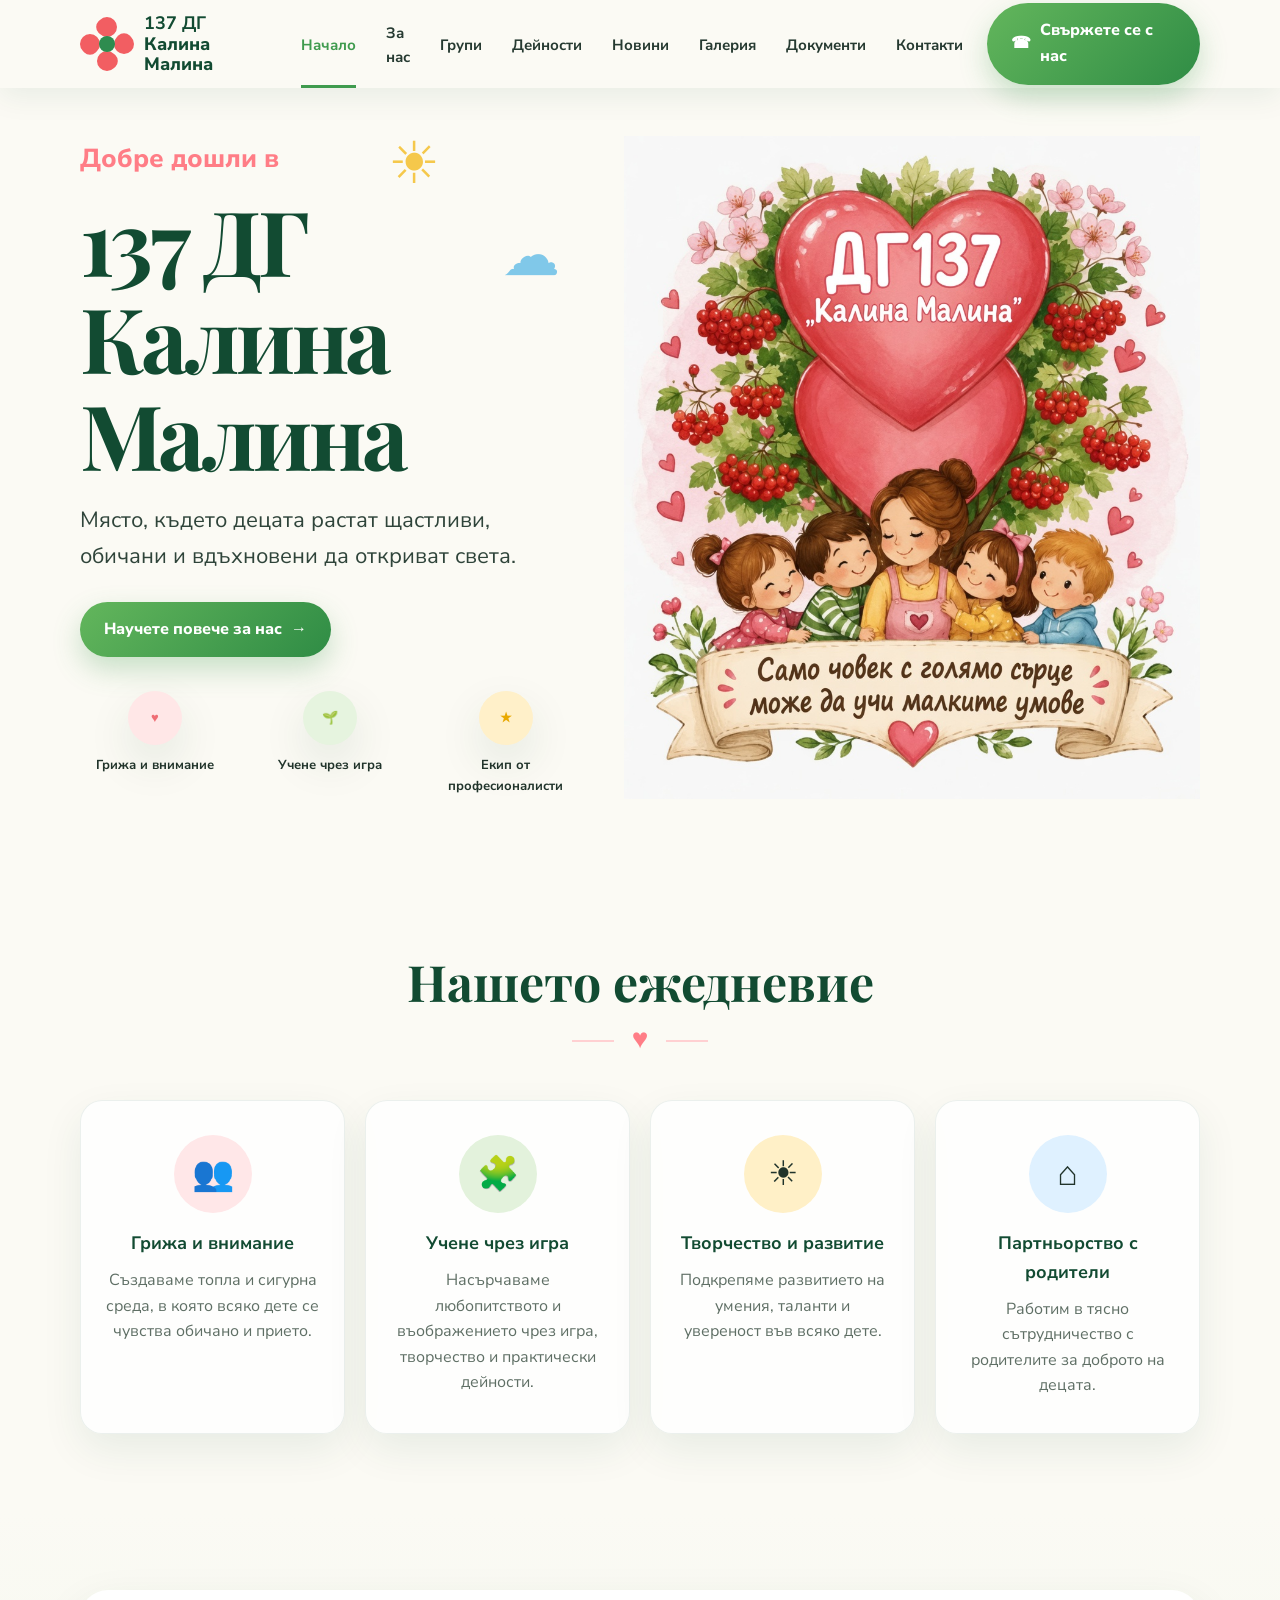
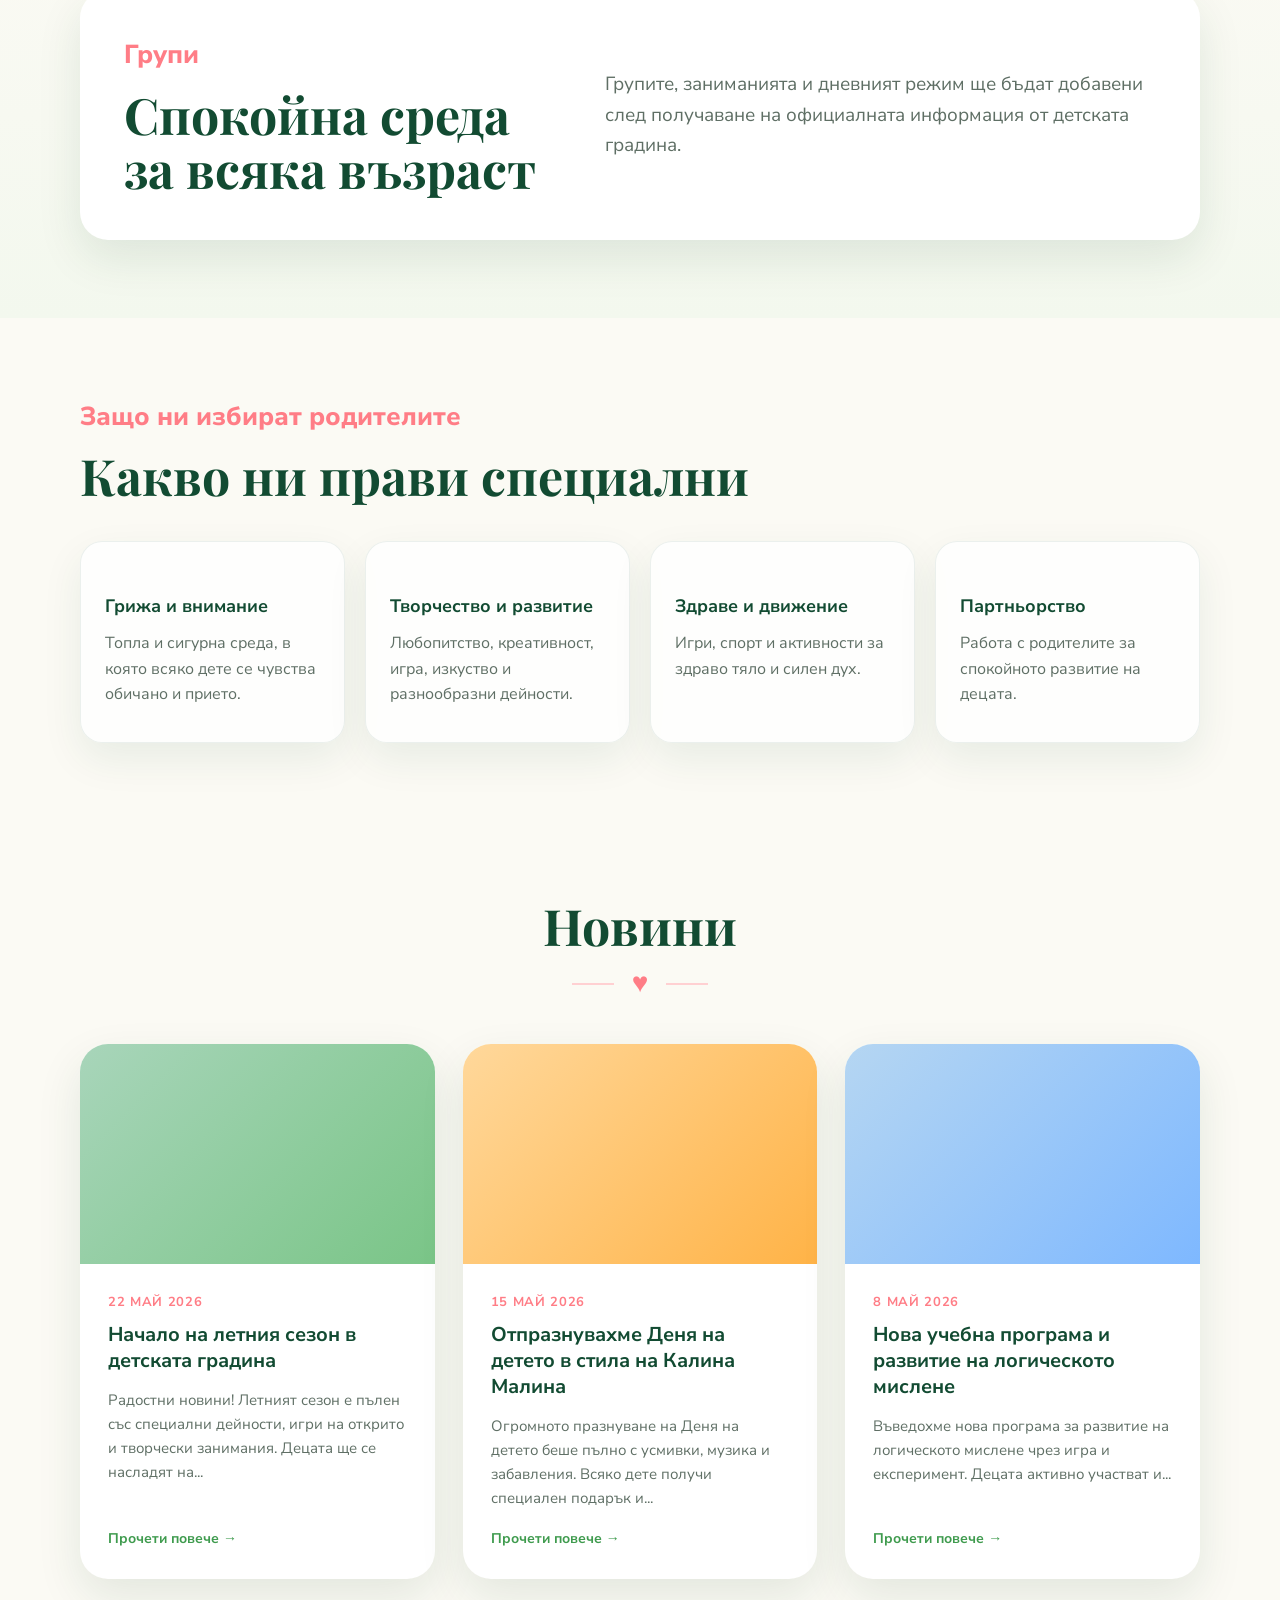
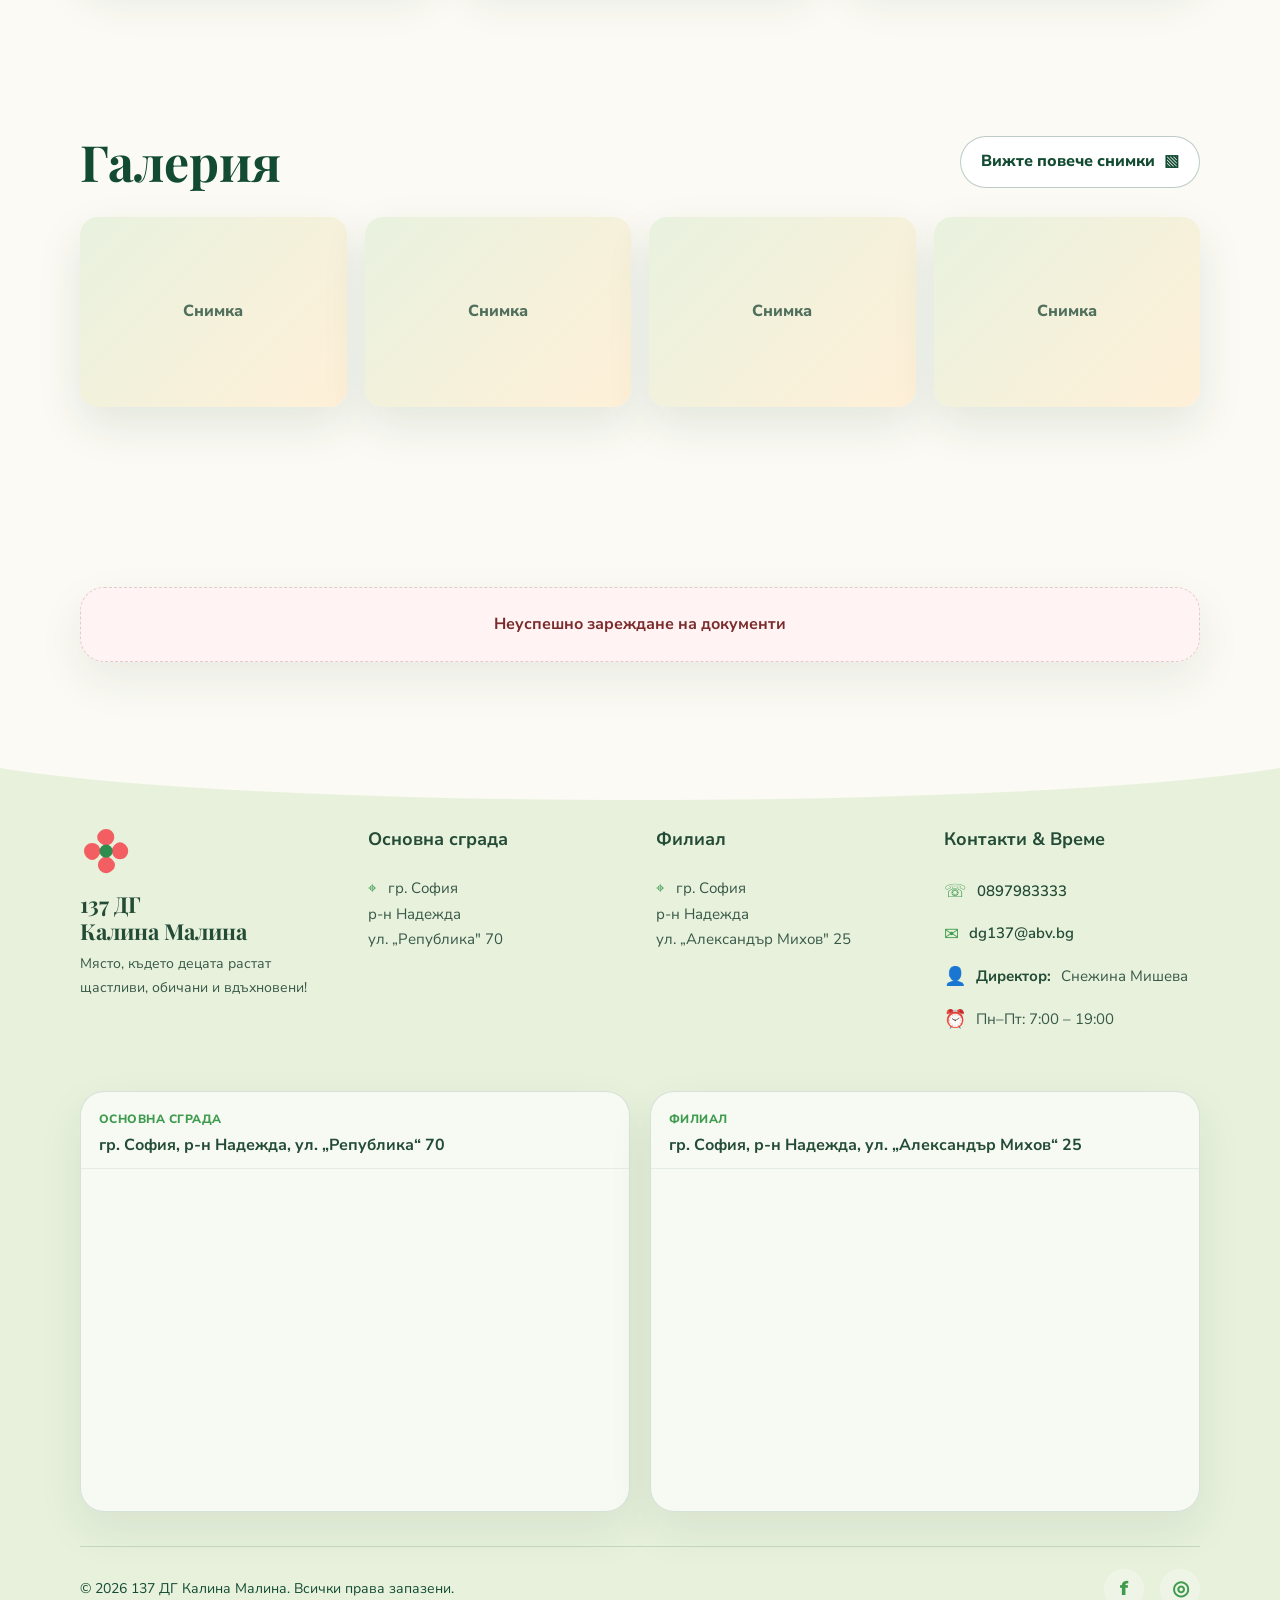
==== commit 990f61a1: "update maps section" ====
--- a/index.html
+++ b/index.html
@@ -242,7 +242,41 @@
           </div>
         </div>
       </div>
-      <div class="container map-placeholder">Карта ще бъде добавена след потвърждение на адреса</div>
+      <div class="container map-shell">
+        <div class="map-cards-grid">
+          <article class="map-card">
+            <div class="map-card-copy">
+              <p class="map-card-label">Основна сграда</p>
+              <h3>гр. София, р-н Надежда, ул. „Република“ 70</h3>
+            </div>
+            <div class="map-frame">
+              <iframe
+                title="Google карта на основната сграда"
+                src="https://www.google.com/maps?q=гр.+София,+р-н+Надежда,+ул.+Република+70&z=15&output=embed"
+                loading="lazy"
+                referrerpolicy="no-referrer-when-downgrade"
+                allowfullscreen>
+              </iframe>
+            </div>
+          </article>
+
+          <article class="map-card">
+            <div class="map-card-copy">
+              <p class="map-card-label">Филиал</p>
+              <h3>гр. София, р-н Надежда, ул. „Александър Михов“ 25</h3>
+            </div>
+            <div class="map-frame">
+              <iframe
+                title="Google карта на филиала"
+                src="https://www.google.com/maps?q=гр.+София,+р-н+Надежда,+ул.+Александър+Михов+25&z=15&output=embed"
+                loading="lazy"
+                referrerpolicy="no-referrer-when-downgrade"
+                allowfullscreen>
+              </iframe>
+            </div>
+          </article>
+        </div>
+      </div>
       <footer class="container footer-bottom">
         <p>© 2026 137 ДГ Калина Малина. Всички права запазени.</p>
         <div class="socials"><a href="#" aria-label="Facebook">f</a><a href="#" aria-label="Instagram">◎</a></div>
@@ -253,3 +287,4 @@
   <script src="script.js"></script>
 </body>
 </html>
+
--- a/style.css
+++ b/style.css
@@ -243,7 +243,46 @@
   font-weight:700;
 }
 
-.map-placeholder{margin-top:32px;height:170px;border-radius:24px;background:rgba(255,255,255,.55);border:1px dashed rgba(18,75,50,.25);display:grid;place-items:center;color:#5c7366;font-weight:800}
+.map-shell{margin-top:32px}
+.map-cards-grid{
+  display:grid;
+  grid-template-columns:repeat(2, minmax(0, 1fr));
+  gap:20px;
+}
+.map-card{
+  background:rgba(255,255,255,.65);
+  border:1px solid rgba(18,75,50,.14);
+  border-radius:24px;
+  box-shadow:0 18px 45px rgba(35,65,47,.08);
+  overflow:hidden;
+}
+.map-card-copy{
+  padding:18px 18px 12px;
+}
+.map-card-label{
+  font-size:12px;
+  font-weight:800;
+  text-transform:uppercase;
+  letter-spacing:0.04em;
+  color:var(--green-2);
+  margin-bottom:6px;
+}
+.map-card-copy h3{
+  font-size:16px;
+  line-height:1.35;
+  color:#234b35;
+}
+.map-frame{
+  overflow:hidden;
+  aspect-ratio: 16 / 10;
+  border-top:1px solid rgba(18,75,50,.08);
+}
+.map-frame iframe{
+  width:100%;
+  height:100%;
+  border:0;
+  display:block;
+}
 .footer-bottom{display:flex;justify-content:space-between;align-items:center;border-top:1px solid rgba(18,75,50,.15);padding:22px 0;margin-top:34px;font-size:14px}
 .socials{display:flex;gap:16px;font-weight:900;font-size:20px}
 .socials a{
@@ -287,75 +326,126 @@
   .blob-shape{height:310px}
   .eyebrow{font-size:20px}
   .hero-text{font-size:18px}
-  .hero-badges,.cards-grid,.feature-grid,.docs-grid,.gallery-grid,.news-grid,.contact-grid{grid-template-columns:1fr}
+  .hero-badges,.cards-grid,.feature-grid,.docs-grid,.gallery-grid,.news-grid,.contact-grid,.map-cards-grid{grid-template-columns:1fr}
   .section-row,.footer-bottom{align-items:flex-start;flex-direction:column}
   .split-info{padding:28px}
 }
 
 .documents-grid {
-  max-width: 1180px;
-  margin: 44px auto 0;
-  padding: 0 28px;
+  max-width: 1160px;
+  margin: 24px auto 0;
+  padding: 0 20px;
   display: grid;
-  grid-template-columns: repeat(4, 1fr);
-  gap: 22px;
+  grid-template-columns: repeat(4, minmax(0, 1fr));
+  gap: 18px;
+  justify-content: center;
+  align-items: stretch;
+  grid-auto-rows: 1fr;
 }
 
 .doc-tile {
-  aspect-ratio: 1 / 1;
-  background: #fffdf8;
+  min-height: 228px;
+  background: linear-gradient(180deg, #fffdf8 0%, #fff 100%);
   border: 1px solid rgba(46, 93, 63, 0.12);
-  border-radius: 28px;
-  padding: 26px;
+  border-radius: 22px;
+  padding: 18px 18px 16px;
   text-decoration: none;
   color: #174b32;
-  box-shadow: 0 18px 45px rgba(35, 65, 47, 0.08);
+  box-shadow: 0 14px 36px rgba(35, 65, 47, 0.08);
   display: flex;
   flex-direction: column;
   justify-content: space-between;
-  transition: transform 0.25s ease, box-shadow 0.25s ease, border-color 0.25s ease;
+  transition: transform 0.22s ease, box-shadow 0.22s ease, border-color 0.22s ease;
+  height: 100%;
 }
 
 .doc-tile:hover {
-  transform: translateY(-6px);
-  box-shadow: 0 24px 55px rgba(35, 65, 47, 0.14);
-  border-color: rgba(76, 166, 88, 0.35);
+  transform: translateY(-4px);
+  box-shadow: 0 20px 46px rgba(35, 65, 47, 0.12);
+  border-color: rgba(76, 166, 88, 0.32);
 }
 
 .doc-icon {
-  width: 58px;
-  height: 58px;
-  border-radius: 18px;
+  width: 44px;
+  height: 46px;
+  border-radius: 14px;
   background: #eaf6df;
   color: #3f9b4a;
   display: grid;
   place-items: center;
   font-weight: 800;
   letter-spacing: 0.04em;
+  font-size: 13px;
 }
 
 .doc-tile strong {
-  font-size: 18px;
+  font-size: 16px;
   line-height: 1.25;
-}
-
-.doc-tile small {
-  color: #6f806f;
-  font-size: 15px;
-}
-
-.doc-tile em {
-  font-style: normal;
-  color: #3f9b4a;
+  display: block;
+  margin-top: 12px;
+}
+
+.doc-category {
+  display: inline-flex;
+  align-items: center;
+  justify-content: center;
+  margin-top: 10px;
+  padding: 5px 10px;
+  border-radius: 999px;
+  background: #eaf6df;
+  color: #2f8c45;
+  font-weight: 800;
+  text-transform: uppercase;
+  letter-spacing: 0.04em;
+  font-size: 11px;
+}
+
+.doc-tile p {
+  margin: 10px 0 14px;
+  color: #5f6f65;
+  line-height: 1.6;
+  font-size: 13.5px;
+  flex: 1;
+}
+
+.doc-action {
+  margin-top: auto;
+  align-self: flex-start;
+  display: inline-flex;
+  align-items: center;
+  gap: 8px;
+  padding: 10px 14px;
+  border-radius: 999px;
+  background: linear-gradient(135deg, #63b65c, #2f8c45);
+  color: #fff;
+  font-weight: 800;
+  box-shadow: 0 12px 24px rgba(63, 155, 78, 0.22);
+  font-size: 13px;
+}
+
+.documents-state {
+  grid-column: 1 / -1;
+  padding: 24px 28px;
+  border-radius: 24px;
+  background: rgba(255,255,255,.75);
+  border: 1px dashed rgba(18,75,50,.18);
+  color: #385847;
+  text-align: center;
   font-weight: 700;
+  box-shadow: 0 18px 45px rgba(35, 65, 47, 0.08);
+}
+
+.documents-state--error {
+  color: #7a2b2b;
+  background: rgba(255,243,243,.9);
+  border-color: rgba(122,43,43,.2);
 }
 
 @media (max-width: 900px) {
   .documents-grid {
-    grid-template-columns: repeat(2, 1fr);
+    grid-template-columns: repeat(2, minmax(0, 1fr));
   }
 }
-
 
 @media (max-width: 560px) {
   .documents-grid {
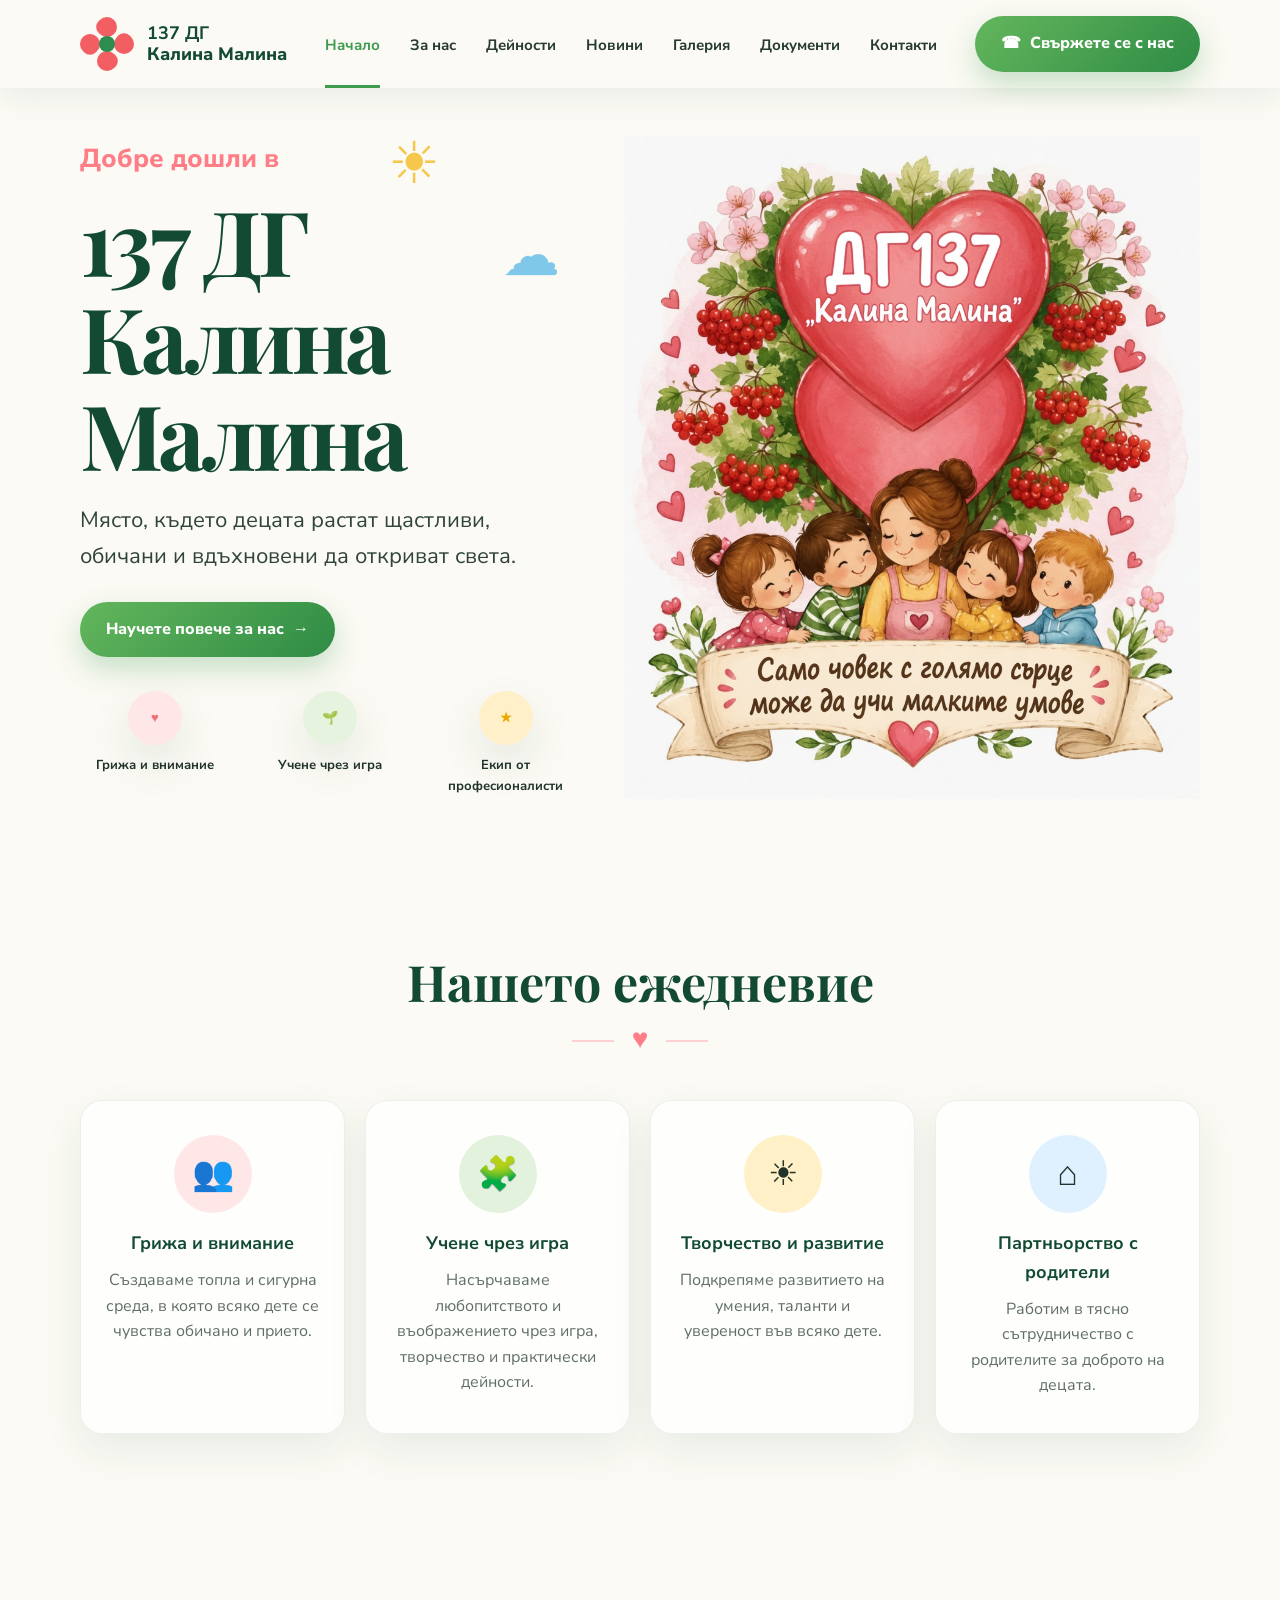
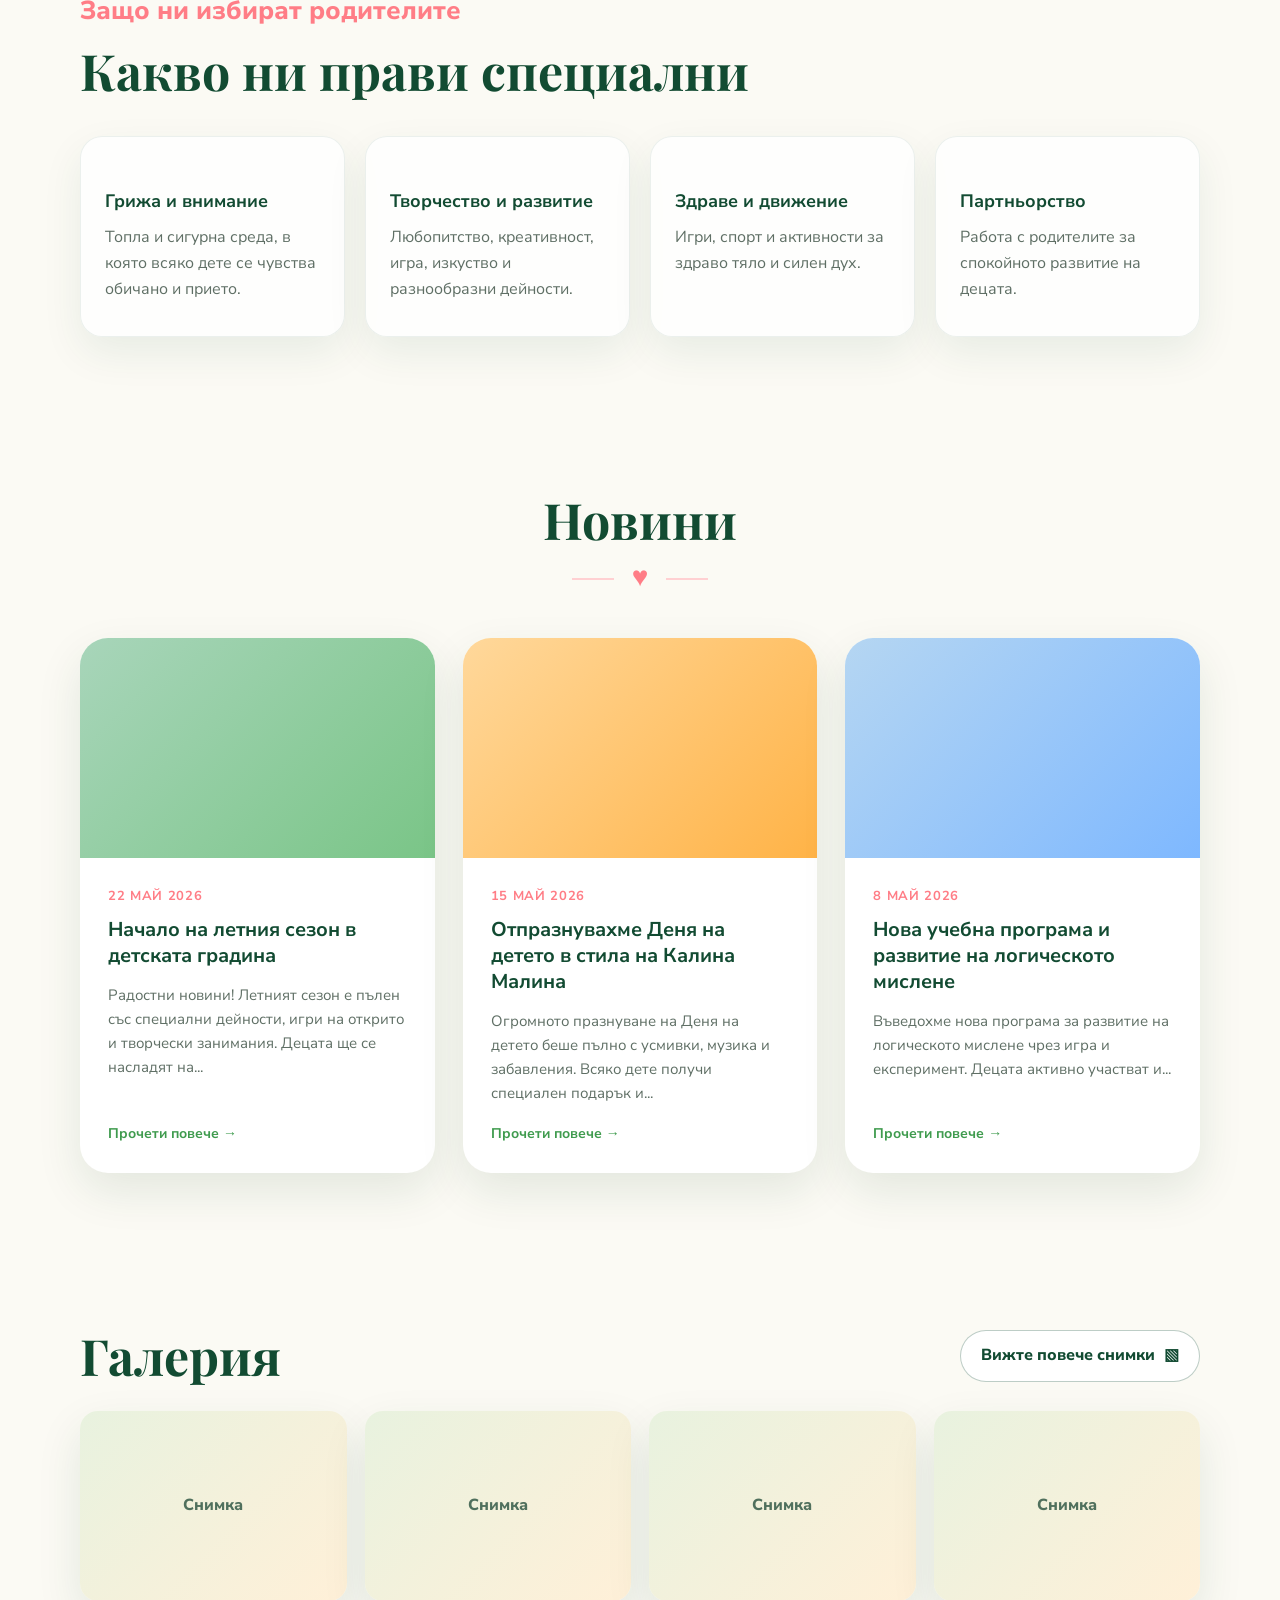
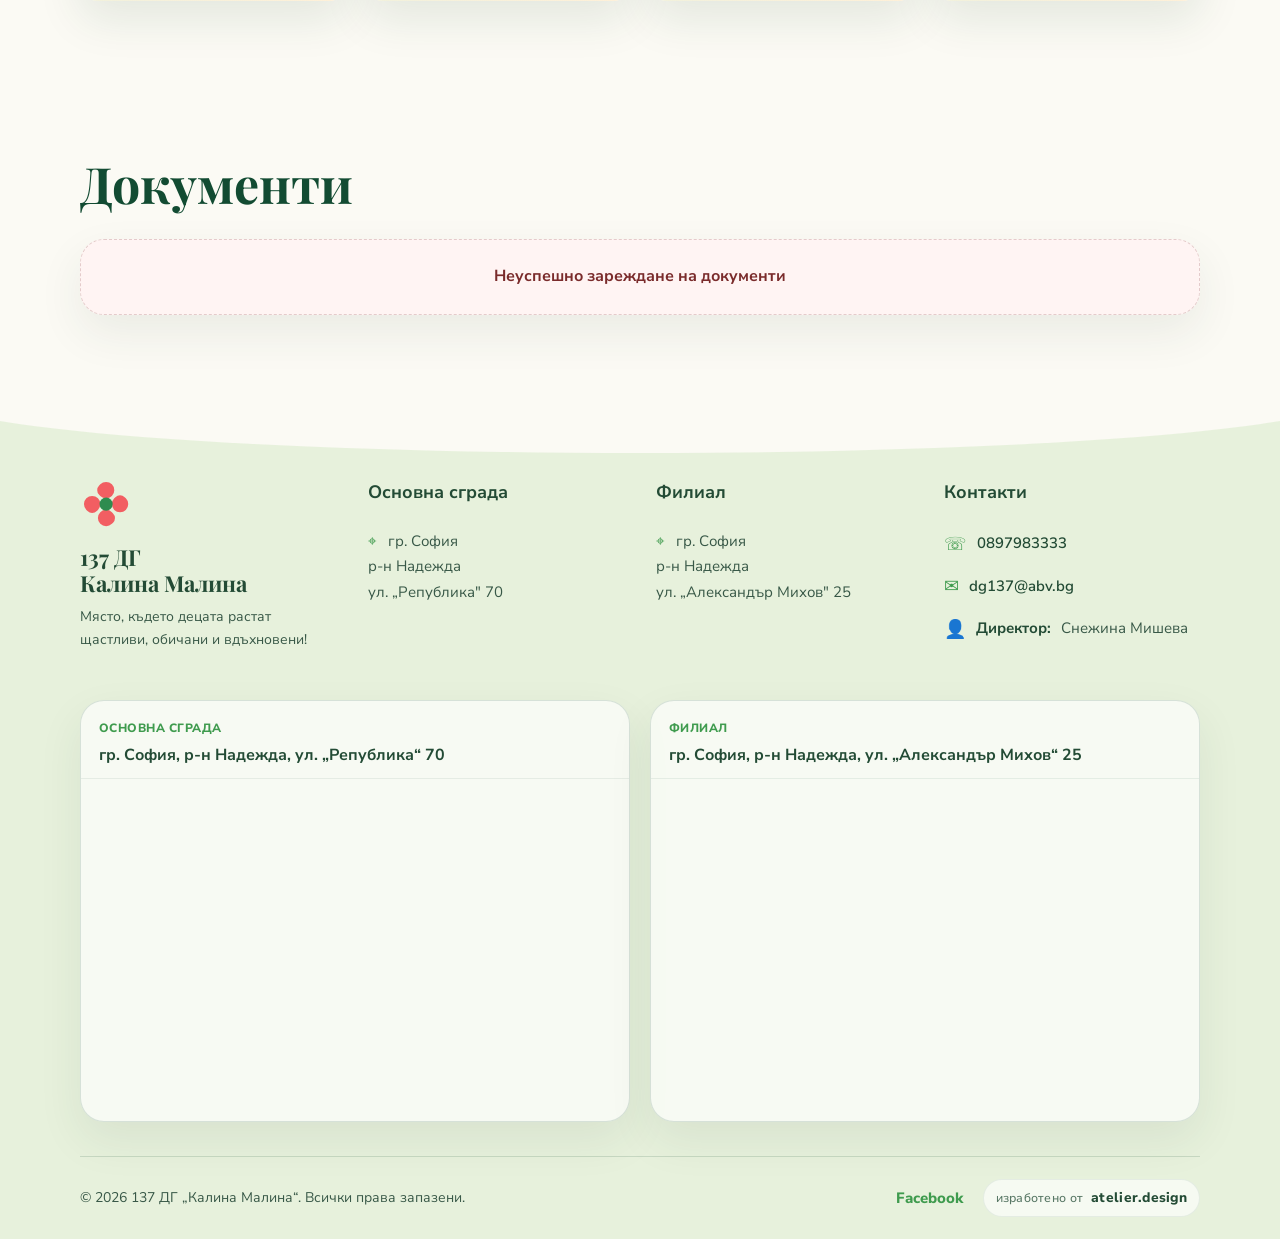
==== commit 2103e516: "sync current website updates" ====
--- a/index.html
+++ b/index.html
@@ -27,7 +27,6 @@
       <nav class="main-nav" aria-label="Основна навигация">
         <a href="#home" class="active">Начало</a>
         <a href="#about">За нас</a>
-        <a href="#groups">Групи</a>
         <a href="#activities">Дейности</a>
         <a href="#news">Новини</a>
         <a href="#gallery">Галерия</a>
@@ -98,16 +97,6 @@
       </div>
     </section>
 
-    <section id="groups" class="section soft-section">
-      <div class="container split-info">
-        <div>
-          <p class="eyebrow">Групи</p>
-          <h2>Спокойна среда за всяка възраст</h2>
-        </div>
-        <p>Групите, заниманията и дневният режим ще бъдат добавени след получаване на официалната информация от детската градина.</p>
-      </div>
-    </section>
-
     <section id="activities" class="section features">
       <div class="container">
         <div class="section-heading">
@@ -180,6 +169,11 @@
     </section>
 
     <section id="documents" class="documents section">
+      <div class="container">
+        <div class="section-row">
+          <h2>Документи</h2>
+        </div>
+      </div>
       <div class="documents-grid">
         <a href="https://drive.google.com/file/d/1YVQNb3l471YlVjOcwa8c5WvIRZ0JgYjL/view?usp=drive_link" target="_blank" rel="noopener noreferrer" class="doc-tile">
           <span class="doc-icon">PDF</span>
@@ -233,12 +227,11 @@
         </div>
 
         <div class="footer-section">
-          <h3>Контакти & Време</h3>
+          <h3>Контакти</h3>
           <div class="contact-links">
             <p><span>☏</span><a href="tel:0897983333">0897983333</a></p>
             <p><span>✉</span><a href="mailto:dg137@abv.bg">dg137@abv.bg</a></p>
             <p><span>👤</span><strong>Директор:</strong> Снежина Мишева</p>
-            <p><span>⏰</span>Пн–Пт: 7:00 – 19:00</p>
           </div>
         </div>
       </div>
@@ -278,8 +271,15 @@
         </div>
       </div>
       <footer class="container footer-bottom">
-        <p>© 2026 137 ДГ Калина Малина. Всички права запазени.</p>
-        <div class="socials"><a href="#" aria-label="Facebook">f</a><a href="#" aria-label="Instagram">◎</a></div>
+        <div class="footer-bottom-copy">
+          <p>© 2026 137 ДГ „Калина Малина“. Всички права запазени.</p>
+        </div>
+        <div class="footer-bottom-right">
+          <div class="socials">
+            <a href="https://www.facebook.com/odz137kalinamalina" aria-label="Facebook" target="_blank" rel="noopener noreferrer" class="facebook-link">Facebook</a>
+          </div>
+          <a href="https://atelierv.design" target="_blank" rel="noopener noreferrer" class="footer-credit"><span class="footer-credit-label">изработено от</span><span class="footer-credit-brand">atelier.design</span></a>
+        </div>
       </footer>
     </section>
   </main>
--- a/style.css
+++ b/style.css
@@ -60,8 +60,10 @@
 .header-cta,.primary-btn{
   display:inline-flex;align-items:center;gap:9px;border-radius:999px;
   background:linear-gradient(135deg,#63b65c,#2f8c45);
-  color:white;font-weight:800;padding:15px 24px;box-shadow:0 12px 28px rgba(63,155,78,.28)
-}
+  color:white;font-weight:800;padding:15px 26px;box-shadow:0 12px 28px rgba(63,155,78,.28);
+  white-space:nowrap;
+}
+.header-cta{flex-shrink:0}
 .menu-toggle{display:none;background:none;border:0;width:42px}
 .menu-toggle span{display:block;height:3px;background:var(--green);margin:7px 0;border-radius:4px}
 
@@ -125,10 +127,6 @@
 .icon{width:78px;height:78px;border-radius:50%;display:grid;place-items:center;margin:0 auto;font-size:34px}
 .pink{background:#ffe7e8}.green{background:#e3f2dc}.yellow{background:#fff0c7}.blue{background:#dff1ff}
 
-.soft-section{background:linear-gradient(180deg,transparent,#f3f8ee)}
-.split-info{display:grid;grid-template-columns:.8fr 1fr;gap:40px;align-items:center;background:white;border-radius:var(--radius);padding:44px;box-shadow:var(--shadow)}
-.split-info p:last-child{font-size:19px;color:var(--muted)}
-
 .section-row{display:flex;align-items:center;justify-content:space-between;margin-bottom:28px;gap:20px}
 .outline-btn{display:inline-flex;align-items:center;gap:9px;border:1.5px solid rgba(18,75,50,.28);border-radius:999px;color:var(--green);font-weight:800;padding:12px 20px;background:white}
 .outline-btn:hover{background:var(--soft-green)}
@@ -283,7 +281,26 @@
   border:0;
   display:block;
 }
-.footer-bottom{display:flex;justify-content:space-between;align-items:center;border-top:1px solid rgba(18,75,50,.15);padding:22px 0;margin-top:34px;font-size:14px}
+.footer-bottom{
+  display:flex;
+  justify-content:space-between;
+  align-items:center;
+  gap:18px;
+  border-top:1px solid rgba(18,75,50,.15);
+  padding:22px 0;
+  margin-top:34px;
+  font-size:14px;
+}
+.footer-bottom-copy p{
+  color:#385847;
+}
+.footer-bottom-right{
+  display:flex;
+  align-items:center;
+  gap:20px;
+  flex-wrap:wrap;
+  justify-content:flex-end;
+}
 .socials{display:flex;gap:16px;font-weight:900;font-size:20px}
 .socials a{
   color:var(--green-2);
@@ -291,14 +308,57 @@
   display:inline-flex;
   align-items:center;
   justify-content:center;
-  width:40px;
+  min-width:40px;
   height:40px;
-  background:rgba(255,255,255,.3);
-  border-radius:50%;
+  background:transparent;
+  border-radius:0;
+  outline:none;
+  box-shadow:none;
+  font-size:15px;
+}
+.socials a.facebook-link{
+  min-width:0;
+  height:auto;
+  padding:0;
+  border-radius:0;
+  background:transparent;
+  box-shadow:none;
+  font-weight:800;
 }
 .socials a:hover{
-  background:rgba(255,255,255,.6);
-  transform:scale(1.1);
+  color:var(--green);
+  transform:translateY(-1px);
+}
+.footer-credit{
+  display:inline-flex;
+  align-items:center;
+  gap:8px;
+  color:rgba(35,75,53,0.9);
+  font-size:13.5px;
+  font-weight:600;
+  letter-spacing:0.02em;
+  padding:7px 12px;
+  border-radius:999px;
+  background:rgba(255,255,255,0.62);
+  border:1px solid rgba(18,75,50,0.08);
+  transition:color .2s ease, background .2s ease, transform .2s ease, border-color .2s ease;
+}
+.footer-credit-label{
+  font-size:12.4px;
+  font-weight:500;
+  color:rgba(35,75,53,0.75);
+}
+.footer-credit-brand{
+  font-size:13.8px;
+  font-weight:800;
+  color:rgba(35,75,53,1);
+  letter-spacing:0.02em;
+}
+.footer-credit:hover{
+  color:rgba(35,75,53,1);
+  background:rgba(255,255,255,0.9);
+  border-color:rgba(63,155,78,0.22);
+  transform:translateY(-1px);
 }
 
 @media (max-width:980px){
@@ -311,7 +371,7 @@
   .main-nav.open{opacity:1;visibility:visible;transform:translateY(0)}
   .main-nav a{padding:13px 8px;width:100%;border-bottom:1px solid #edf2eb}
   .header-cta{display:none}
-  .hero-grid,.split-info{grid-template-columns:1fr}
+  .hero-grid{grid-template-columns:1fr}
   .hero-media{order:-1}.blob-shape{height:420px}
   .cards-grid,.feature-grid,.docs-grid,.gallery-grid,.news-grid{grid-template-columns:repeat(2,1fr)}
   .contact-grid{grid-template-columns:repeat(2,1fr)}
@@ -327,8 +387,9 @@
   .eyebrow{font-size:20px}
   .hero-text{font-size:18px}
   .hero-badges,.cards-grid,.feature-grid,.docs-grid,.gallery-grid,.news-grid,.contact-grid,.map-cards-grid{grid-template-columns:1fr}
-  .section-row,.footer-bottom{align-items:flex-start;flex-direction:column}
-  .split-info{padding:28px}
+  .section-row,.footer-bottom,.footer-bottom-right{align-items:flex-start;flex-direction:column}
+  .footer-bottom-right{gap:12px; width:100%;}
+  .footer-credit{width:100%; justify-content:flex-start;}
 }
 
 .documents-grid {
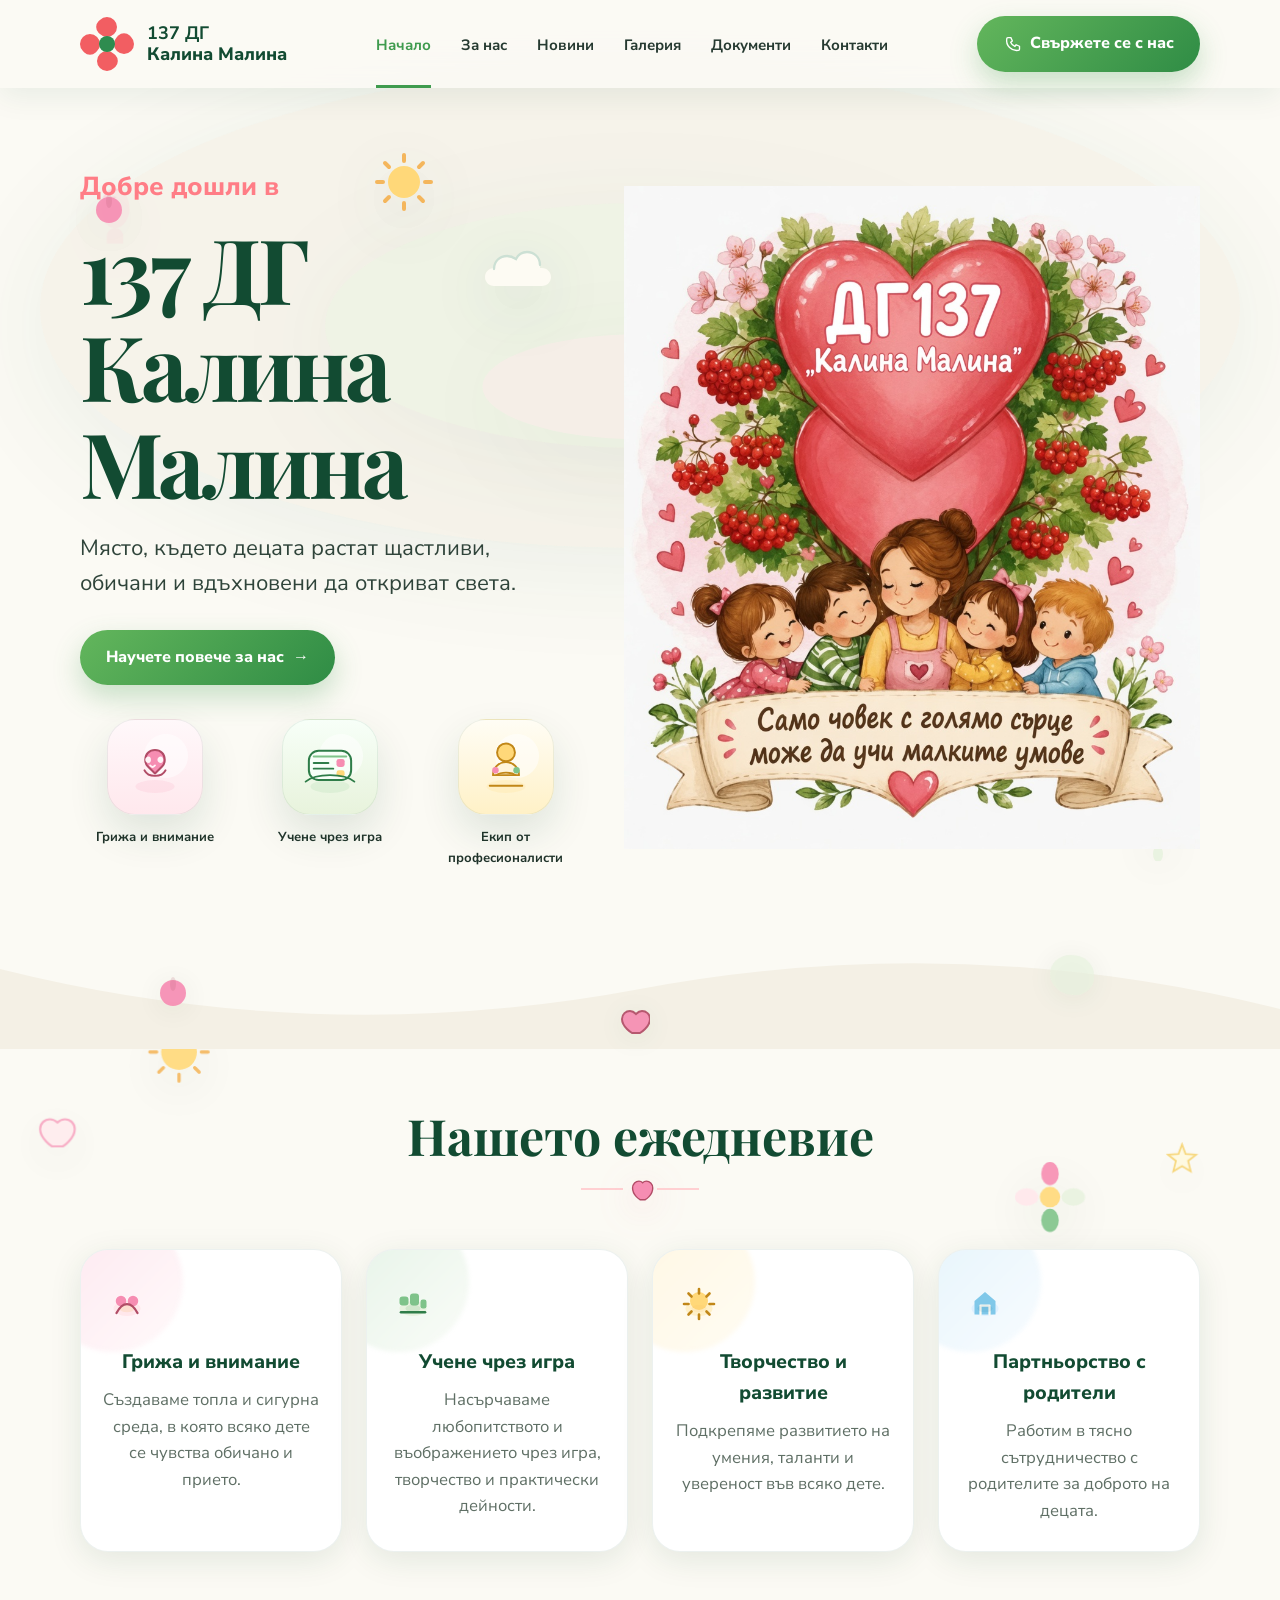
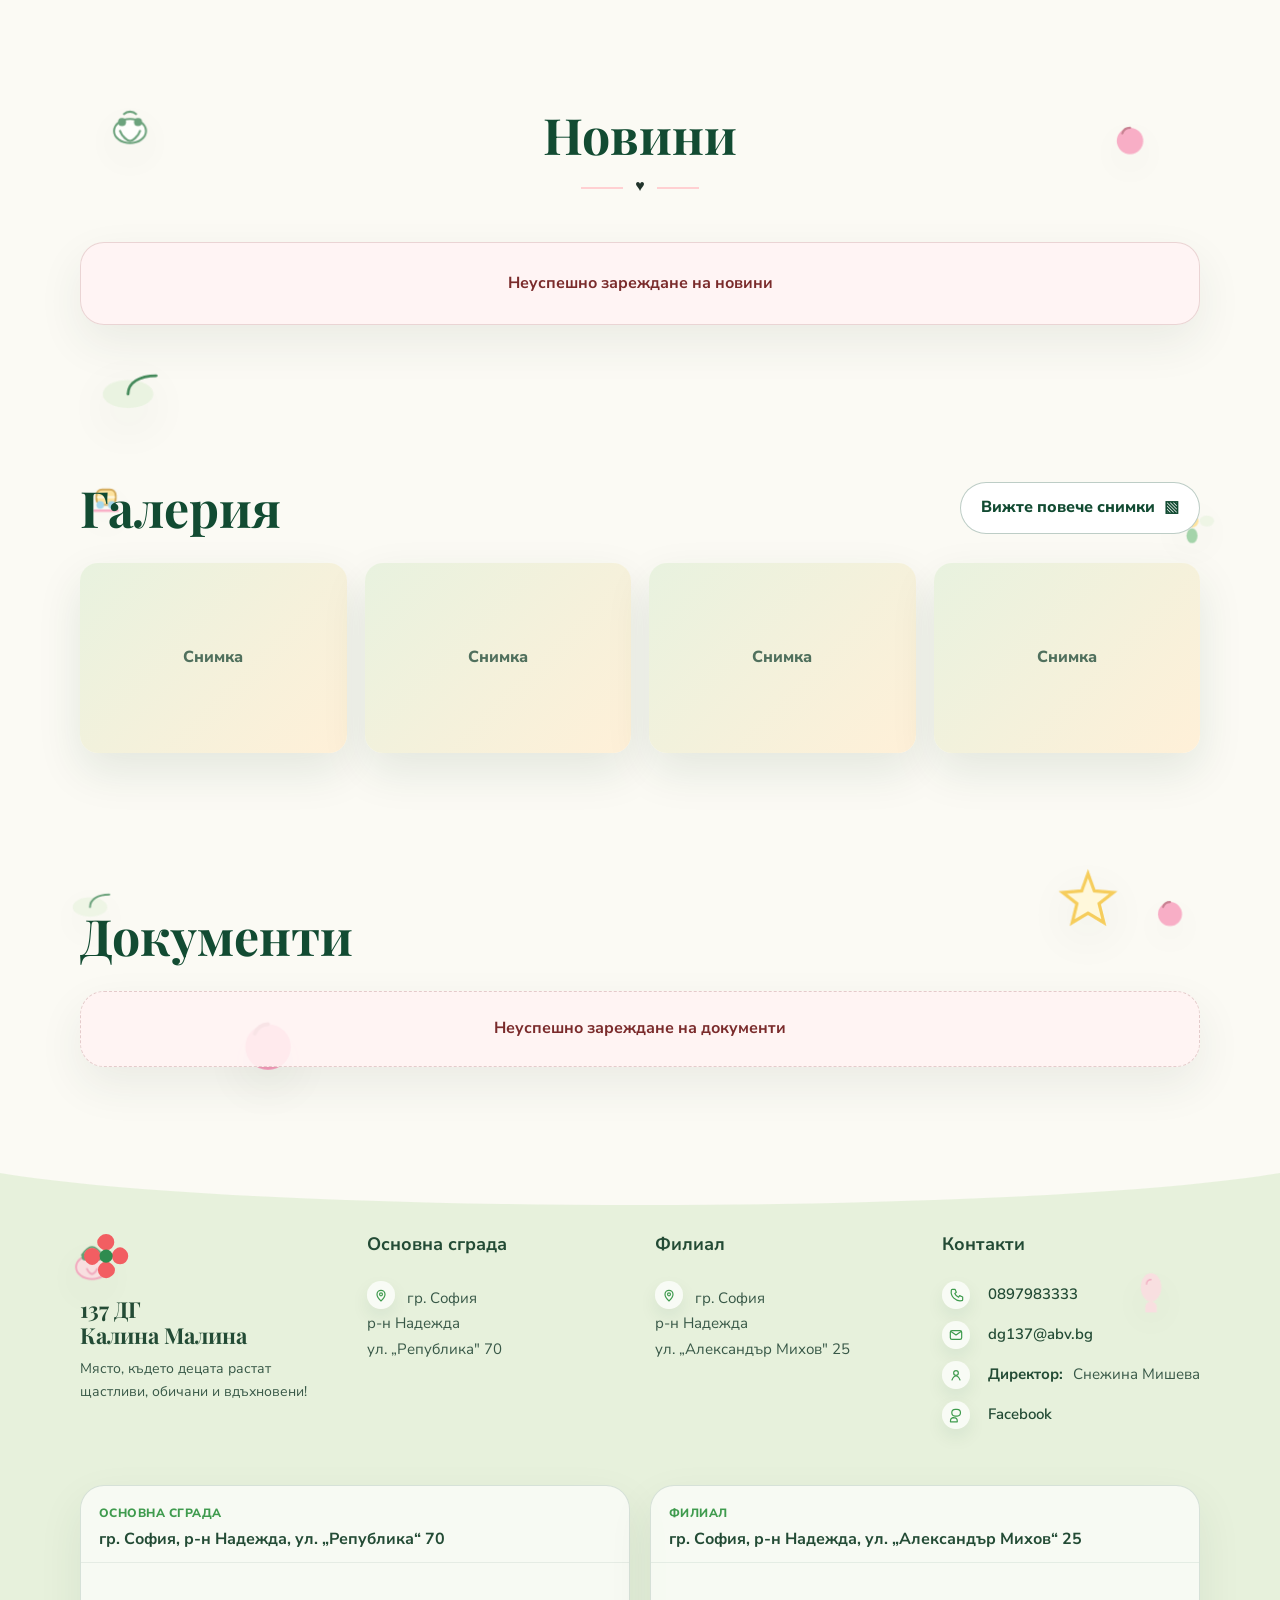
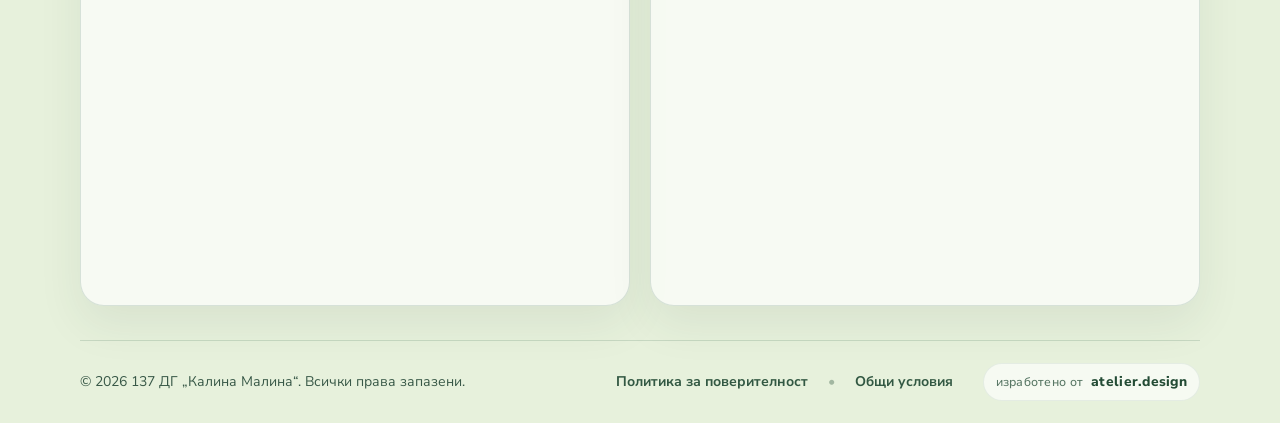
==== commit 8e7b1f00: "connect news cms" ====
--- a/index.html
+++ b/index.html
@@ -11,6 +11,70 @@
   <link rel="stylesheet" href="style.css" />
 </head>
 <body>
+  <div class="site-decorations" aria-hidden="true">
+    <span class="decor-element decor-balloon float-a" style="top: 5%; left: 6%;">
+      <svg viewBox="0 0 56 84" role="presentation">
+        <ellipse cx="28" cy="30" rx="16" ry="22" fill="#ffd7e1"/>
+        <path d="M28 52c-5 0-9 4-9 9v8h18v-8c0-5-4-9-9-9Z" fill="#ffd7e1"/>
+        <path d="M28 18c-4 0-7 3-7 7" stroke="#f68db2" stroke-width="2" fill="none" stroke-linecap="round"/>
+      </svg>
+    </span>
+    <span class="decor-element decor-heart float-b" style="top: 12%; right: 8%;">
+      <svg viewBox="0 0 48 48" role="presentation">
+        <path d="M24 40s-11-7-11-16c0-5 4-9 9-9 3 0 5 1 7 3 2-2 4-3 7-3 5 0 9 4 9 9 0 9-11 16-11 16Z" fill="#ffe7eb" stroke="#f68db2" stroke-width="2"/>
+      </svg>
+    </span>
+    <span class="decor-element decor-sun float-c" style="top: 28%; left: 11%;">
+      <svg viewBox="0 0 68 68" role="presentation">
+        <circle cx="34" cy="34" r="16" fill="#ffd879"/>
+        <path d="M34 8v6M34 54v6M8 34h6M54 34h6M16 16l4 4M48 48l4 4M16 52l4-4M48 20l4-4" stroke="#f4b65c" stroke-width="3" stroke-linecap="round"/>
+      </svg>
+    </span>
+    <span class="decor-element decor-flower float-d" style="top: 32%; right: 15%;">
+      <svg viewBox="0 0 52 52" role="presentation">
+        <circle cx="26" cy="26" r="7" fill="#ffd879"/>
+        <ellipse cx="26" cy="10" rx="6" ry="8" fill="#f68db2"/>
+        <ellipse cx="26" cy="42" rx="6" ry="8" fill="#7fc38a"/>
+        <ellipse cx="10" cy="26" rx="8" ry="6" fill="#ffe7eb"/>
+        <ellipse cx="42" cy="26" rx="8" ry="6" fill="#e8f2df"/>
+      </svg>
+    </span>
+    <span class="decor-element decor-leaf float-e" style="top: 54%; left: 7%;">
+      <svg viewBox="0 0 54 34" role="presentation">
+        <ellipse cx="27" cy="17" rx="18" ry="10" fill="#e8f2df"/>
+        <path d="M27 17c0-8 8-13 20-13" stroke="#2f7d49" stroke-width="2" fill="none" stroke-linecap="round"/>
+      </svg>
+    </span>
+    <span class="decor-element decor-star float-f" style="top: 68%; right: 12%;">
+      <svg viewBox="0 0 48 48" role="presentation">
+        <path d="M24 6l4 11 12 1-9 7 3 12-10-6-10 6 3-12-9-7 12-1 4-11Z" fill="#fff8d8" stroke="#f5c84b" stroke-width="2"/>
+      </svg>
+    </span>
+    <span class="decor-element decor-berry float-g" style="top: 72%; left: 18%;">
+      <svg viewBox="0 0 40 40" role="presentation">
+        <circle cx="20" cy="20" r="12" fill="#f68db2"/>
+        <path d="M20 8c-3 0-6 2-7 5" stroke="#b14c66" stroke-width="2" fill="none" stroke-linecap="round"/>
+      </svg>
+    </span>
+    <span class="decor-element decor-bunny float-h" style="top: 76%; right: 24%;">
+      <svg viewBox="0 0 56 56" role="presentation">
+        <ellipse cx="28" cy="34" rx="16" ry="12" fill="#fff" stroke="#2f7d49" stroke-width="2"/>
+        <circle cx="20" cy="25" r="4" fill="#2f7d49"/>
+        <circle cx="36" cy="25" r="4" fill="#2f7d49"/>
+        <path d="M22 17c3-3 9-3 12 0" stroke="#2f7d49" stroke-width="2.2" stroke-linecap="round" fill="none"/>
+        <path d="M18 34c2 6 8 10 10 10s8-4 10-10" stroke="#2f7d49" stroke-width="2.2" stroke-linecap="round" fill="none"/>
+      </svg>
+    </span>
+    <span class="decor-element decor-teddy float-i" style="top: 88%; left: 42%;">
+      <svg viewBox="0 0 56 56" role="presentation">
+        <ellipse cx="28" cy="34" rx="16" ry="12" fill="#ffd7e1" stroke="#f68db2" stroke-width="2"/>
+        <circle cx="21" cy="24" r="3.5" fill="#2f7d49"/>
+        <circle cx="35" cy="24" r="3.5" fill="#2f7d49"/>
+        <path d="M18 22c4-6 8-8 10-8 2 0 6 2 10 8" stroke="#2f7d49" stroke-width="2" fill="none" stroke-linecap="round"/>
+        <path d="M23 36c1 3 4 5 5 5s4-2 5-5" stroke="#f68db2" stroke-width="2" fill="none" stroke-linecap="round"/>
+      </svg>
+    </span>
+  </div>
   <header class="site-header">
     <div class="container nav-wrap">
       <a href="#home" class="brand" aria-label="137 ДГ Калина Малина">
@@ -27,7 +91,6 @@
       <nav class="main-nav" aria-label="Основна навигация">
         <a href="#home" class="active">Начало</a>
         <a href="#about">За нас</a>
-        <a href="#activities">Дейности</a>
         <a href="#news">Новини</a>
         <a href="#gallery">Галерия</a>
         <a href="#documents">Документи</a>
@@ -35,26 +98,97 @@
       </nav>
 
       <a class="header-cta" href="#contacts">
-        <span>☎</span> Свържете се с нас
+        <span class="header-cta-icon" aria-hidden="true">
+          <svg viewBox="0 0 24 24" role="presentation">
+            <path d="M6.5 3.5h4l2 4.5-2.3 1.6a11 11 0 0 0 5.7 5.7l1.6-2.3 4.5 2v4a1.5 1.5 0 0 1-1.5 1.5A13.5 13.5 0 0 1 5 5a1.5 1.5 0 0 1 1.5-1.5Z"/>
+          </svg>
+        </span>
+        Свържете се с нас
       </a>
     </div>
   </header>
 
   <main id="home">
     <section class="hero section">
+      <div class="hero-bg-layers" aria-hidden="true">
+        <!-- Soft blobs and curved backgrounds -->
+        <svg class="hero-bg-blob hero-bg-blob1" viewBox="0 0 600 340" fill="none" xmlns="http://www.w3.org/2000/svg">
+          <ellipse cx="300" cy="170" rx="300" ry="120" fill="#f4f0e5"/>
+        </svg>
+        <svg class="hero-bg-blob hero-bg-blob2" viewBox="0 0 400 180" fill="none" xmlns="http://www.w3.org/2000/svg">
+          <ellipse cx="200" cy="90" rx="180" ry="70" fill="#e8f2df"/>
+        </svg>
+        <svg class="hero-bg-blob hero-bg-blob3" viewBox="0 0 320 120" fill="none" xmlns="http://www.w3.org/2000/svg">
+          <ellipse cx="160" cy="60" rx="120" ry="40" fill="#ffe7eb"/>
+        </svg>
+        <!-- Floating berries, leaves, hearts, flowers -->
+        <svg class="hero-float berry" style="top:12%;left:7%" width="38" height="38" viewBox="0 0 38 38"><circle cx="19" cy="19" r="13" fill="#f68db2"/><ellipse cx="19" cy="10" rx="3" ry="7" fill="#b14c66" opacity=".18"/></svg>
+        <svg class="hero-float leaf" style="top:22%;right:10%" width="44" height="28" viewBox="0 0 44 28"><ellipse cx="22" cy="14" rx="18" ry="10" fill="#7fc38a"/><path d="M22 14c0-7 7-13 18-13" stroke="#2f7d49" stroke-width="2" fill="none"/></svg>
+        <svg class="hero-float heart" style="bottom:18%;left:12%" width="36" height="36" viewBox="0 0 36 36"><path d="M18 32s-10-6-10-14c0-5 4-8 8-8 2 0 4 1 6 3 2-2 4-3 6-3 4 0 8 3 8 8 0 8-10 14-10 14Z" fill="#f68db2" stroke="#b14c66" stroke-width="2"/></svg>
+        <svg class="hero-float flower" style="bottom:10%;right:8%" width="40" height="40" viewBox="0 0 40 40"><circle cx="20" cy="20" r="7" fill="#ffd879"/><ellipse cx="20" cy="7" rx="5" ry="8" fill="#ffe7eb"/><ellipse cx="20" cy="33" rx="5" ry="8" fill="#e8f2df"/><ellipse cx="7" cy="20" rx="8" ry="5" fill="#ffe7eb"/><ellipse cx="33" cy="20" rx="8" ry="5" fill="#e8f2df"/></svg>
+      </div>
       <div class="container hero-grid">
         <div class="hero-copy">
-          <div class="decor sun">☀</div>
-          <div class="decor cloud">☁</div>
+          <div class="decor sun" aria-hidden="true">
+            <svg viewBox="0 0 72 72" role="presentation">
+              <circle cx="36" cy="36" r="16" fill="#ffd879"/>
+              <path d="M36 9v6M36 57v6M9 36h6M57 36h6M17 17l4 4M51 51l4 4M17 55l4-4M51 21l4-4" stroke="#f4b65c" stroke-width="4" stroke-linecap="round"/>
+            </svg>
+          </div>
+          <div class="decor cloud" aria-hidden="true">
+            <svg viewBox="0 0 88 56" role="presentation">
+              <path d="M22 31c0-8 6-13 13-13 3 0 6 1 9 3 2-4 6-7 11-7 7 0 13 5 13 13 0 1 0 2 0 3h2c5 0 9 4 9 9s-4 9-9 9H22c-5 0-9-4-9-9s4-9 9-9h0Z" fill="#fdfbf3"/>
+              <path d="M22 31c0-8 6-13 13-13 3 0 6 1 9 3 2-4 6-7 11-7 7 0 13 5 13 13" stroke="#cce0d4" stroke-width="2.3" fill="none" stroke-linecap="round"/>
+            </svg>
+          </div>
           <p class="eyebrow">Добре дошли в</p>
           <h1>137 ДГ<br>Калина Малина</h1>
           <p class="hero-text">Място, където децата растат щастливи, обичани и вдъхновени да откриват света.</p>
           <a href="#about" class="primary-btn">Научете повече за нас <span>→</span></a>
 
           <div class="hero-badges" aria-label="Основни предимства">
-            <div><span>♥</span><p>Грижа и внимание</p></div>
-            <div><span>🌱</span><p>Учене чрез игра</p></div>
-            <div><span>★</span><p>Екип от професионалисти</p></div>
+            <div class="hero-badge-card">
+              <div class="hero-badge-visual pink" aria-hidden="true">
+                <svg viewBox="0 0 96 96" role="presentation">
+                  <ellipse cx="48" cy="72" rx="24" ry="8" fill="#f68db2" opacity="0.14"/>
+                  <path d="M48 27c-7 0-12 5-12 12 0 3 1 6 3 8l9 9 9-9c2-2 3-5 3-8 0-7-5-12-12-12Z" fill="#f68db2" stroke="#b14c66" stroke-width="2.5" stroke-linejoin="round"/>
+                  <path d="M35 52c2 4 6 7 13 7s11-3 13-7" stroke="#b14c66" stroke-width="2.3" stroke-linecap="round" fill="none"/>
+                  <path d="M43 39c0 2-1 4-3 4-2 0-4-2-4-4 0-2 2-4 4-4 2 0 3 2 3 4Z" fill="#fff4f7"/>
+                  <path d="M58 39c0 2-1 4-3 4-2 0-4-2-4-4 0-2 2-4 4-4 2 0 3 2 3 4Z" fill="#fff4f7"/>
+                  <path d="M42 46c1 1 2 2 3 2 1 0 2-1 3-2" stroke="#fff4f7" stroke-width="2.2" stroke-linecap="round" fill="none"/>
+                </svg>
+              </div>
+              <p>Грижа и внимание</p>
+            </div>
+            <div class="hero-badge-card">
+              <div class="hero-badge-visual green" aria-hidden="true">
+                <svg viewBox="0 0 96 96" role="presentation">
+                  <ellipse cx="48" cy="72" rx="24" ry="8" fill="#7fc38a" opacity="0.14"/>
+                  <rect x="22" y="28" width="52" height="36" rx="12" fill="#f7fff8" stroke="#2f7d49" stroke-width="2.5"/>
+                  <path d="M28 35h40" stroke="#7fc38a" stroke-width="2.5" stroke-linecap="round"/>
+                  <path d="M28 43h18" stroke="#2f7d49" stroke-width="2.4" stroke-linecap="round"/>
+                  <path d="M28 50h24" stroke="#2f7d49" stroke-width="2.4" stroke-linecap="round"/>
+                  <rect x="56" y="38" width="10" height="10" rx="3" fill="#f68db2"/>
+                  <rect x="56" y="52" width="10" height="8" rx="3" fill="#ffd879"/>
+                  <path d="M18 66c6-5 13-8 30-8s24 3 30 8" stroke="#2f7d49" stroke-width="2.3" stroke-linecap="round" fill="none"/>
+                </svg>
+              </div>
+              <p>Учене чрез игра</p>
+            </div>
+            <div class="hero-badge-card">
+              <div class="hero-badge-visual yellow" aria-hidden="true">
+                <svg viewBox="0 0 96 96" role="presentation">
+                  <ellipse cx="48" cy="72" rx="24" ry="8" fill="#ffd879" opacity="0.18"/>
+                  <circle cx="48" cy="30" r="11" fill="#ffd879" stroke="#c18718" stroke-width="2.4"/>
+                  <path d="M48 42c-9 0-16 7-16 16h32c0-9-7-16-16-16Z" fill="#fff5db" stroke="#c18718" stroke-width="2.4" stroke-linejoin="round"/>
+                  <path d="M36 58c3-2 7-3 12-3s9 1 12 3" stroke="#c18718" stroke-width="2.2" stroke-linecap="round" fill="none"/>
+                  <circle cx="35" cy="52" r="4" fill="#f68db2"/>
+                  <circle cx="61" cy="52" r="4" fill="#7fc38a"/>
+                  <path d="M28 71h40" stroke="#c18718" stroke-width="2.4" stroke-linecap="round"/>
+                </svg>
+              </div>
+              <p>Екип от професионалисти</p>
+            </div>
           </div>
 
         </div>
@@ -65,31 +199,100 @@
       </div>
     </section>
 
+    <!-- Section divider: leaf/berry motif and soft curve -->
+    <div class="section-divider" aria-hidden="true">
+      <svg class="divider-bg" viewBox="0 0 1440 120" width="100%" height="120" preserveAspectRatio="none">
+        <path d="M0,40 Q360,120 720,60 Q1080,0 1440,80 V120H0Z" fill="#f4f0e5"/>
+      </svg>
+      <svg class="divider-motif berry" viewBox="0 0 38 38" width="38" height="38" style="left:12%;top:38%">
+        <circle cx="19" cy="19" r="13" fill="#f68db2"/>
+        <ellipse cx="19" cy="10" rx="3" ry="7" fill="#b14c66" opacity=".18"/>
+      </svg>
+      <svg class="divider-motif leaf" viewBox="0 0 44 28" width="44" height="28" style="left:82%;top:22%">
+        <ellipse cx="22" cy="14" rx="18" ry="10" fill="#7fc38a"/>
+        <path d="M22 14c0-7 7-13 18-13" stroke="#2f7d49" stroke-width="2" fill="none"/>
+      </svg>
+      <svg class="divider-motif heart" viewBox="0 0 36 36" width="36" height="36" style="left:48%;top:60%">
+        <path d="M18 32s-10-6-10-14c0-5 4-8 8-8 2 0 4 1 6 3 2-2 4-3 6-3 4 0 8 3 8 8 0 8-10 14-10 14Z" fill="#f68db2" stroke="#b14c66" stroke-width="2"/>
+      </svg>
+    </div>
+
     <section id="about" class="daily section">
+      <div class="section-decorations" aria-hidden="true">
+        <span class="decor-element decor-heart float-j" style="top: 12%; left: 2%; width: 52px; height: 52px;">
+          <svg viewBox="0 0 48 48" role="presentation">
+            <path d="M24 40s-11-7-11-16c0-5 4-9 9-9 3 0 5 1 7 3 2-2 4-3 7-3 5 0 9 4 9 9 0 9-11 16-11 16Z" fill="#ffe7eb" stroke="#f68db2" stroke-width="2"/>
+          </svg>
+        </span>
+        <span class="decor-element decor-star float-k" style="top: 18%; right: 6%; width: 42px; height: 42px;">
+          <svg viewBox="0 0 48 48" role="presentation">
+            <path d="M24 6l4 11 12 1-9 7 3 12-10-6-10 6 3-12-9-7 12-1 4-11Z" fill="#fff8d8" stroke="#f5c84b" stroke-width="2"/>
+          </svg>
+        </span>
+      </div>
       <div class="container">
         <div class="section-heading centered">
           <h2>Нашето ежедневие</h2>
-          <span class="heart-line">♥</span>
+          <span class="heart-line" aria-hidden="true">
+            <svg viewBox="0 0 64 64" role="presentation">
+              <path d="M32 54s-14-8-14-22c0-8 6-13 12-13 3 0 5 1 7 3 2-2 4-3 7-3 6 0 12 5 12 13 0 14-14 22-14 22Z" fill="#f68db2" stroke="#b14c66" stroke-width="2.6"/>
+            </svg>
+          </span>
         </div>
 
         <div class="cards-grid">
-          <article class="daily-card">
-            <div class="icon pink">👥</div>
+          <article class="daily-card atelier-card atelier-card-pink">
+            <div class="atelier-card-blob"></div>
+            <div class="atelier-card-illu" aria-hidden="true">
+              <svg viewBox="0 0 64 64" width="48" height="48">
+                <ellipse cx="32" cy="38" rx="18" ry="10" fill="#ffe7eb"/>
+                <circle cx="24" cy="28" r="7" fill="#f68db2"/>
+                <circle cx="40" cy="28" r="7" fill="#f68db2"/>
+                <ellipse cx="32" cy="38" rx="10" ry="5" fill="#f4b65c" opacity=".18"/>
+                <path d="M18 44c4-8 9-12 14-12s10 4 14 12" fill="none" stroke="#b14c66" stroke-width="3" stroke-linecap="round"/>
+              </svg>
+            </div>
             <h3>Грижа и внимание</h3>
             <p>Създаваме топла и сигурна среда, в която всяко дете се чувства обичано и прието.</p>
           </article>
-          <article class="daily-card">
-            <div class="icon green">🧩</div>
+          <article class="daily-card atelier-card atelier-card-green">
+            <div class="atelier-card-blob"></div>
+            <div class="atelier-card-illu" aria-hidden="true">
+              <svg viewBox="0 0 64 64" width="48" height="48">
+                <ellipse cx="32" cy="38" rx="18" ry="10" fill="#e8f2df"/>
+                <rect x="14" y="22" width="12" height="12" rx="4" fill="#7fc38a"/>
+                <rect x="28" y="18" width="12" height="16" rx="4" fill="#7fc38a"/>
+                <rect x="42" y="26" width="8" height="12" rx="3" fill="#7fc38a"/>
+                <ellipse cx="32" cy="38" rx="10" ry="5" fill="#3f9b4e" opacity=".13"/>
+                <path d="M16 43h32" stroke="#2f7d49" stroke-width="3.5" stroke-linecap="round"/>
+              </svg>
+            </div>
             <h3>Учене чрез игра</h3>
             <p>Насърчаваме любопитството и въображението чрез игра, творчество и практически дейности.</p>
           </article>
-          <article class="daily-card">
-            <div class="icon yellow">☀</div>
+          <article class="daily-card atelier-card atelier-card-yellow">
+            <div class="atelier-card-blob"></div>
+            <div class="atelier-card-illu" aria-hidden="true">
+              <svg viewBox="0 0 64 64" width="48" height="48">
+                <ellipse cx="32" cy="38" rx="18" ry="10" fill="#fff0c7"/>
+                <circle cx="32" cy="28" r="12" fill="#ffd879"/>
+                <ellipse cx="32" cy="38" rx="10" ry="5" fill="#f4b65c" opacity=".13"/>
+                <path d="M32 12v6M32 46v6M12 32h6M46 32h6M18 18l4 4M42 42l4 4M18 46l4-4M42 22l4-4" stroke="#c18718" stroke-width="3.5" stroke-linecap="round"/>
+              </svg>
+            </div>
             <h3>Творчество и развитие</h3>
             <p>Подкрепяме развитието на умения, таланти и увереност във всяко дете.</p>
           </article>
-          <article class="daily-card">
-            <div class="icon blue">⌂</div>
+          <article class="daily-card atelier-card atelier-card-blue">
+            <div class="atelier-card-blob"></div>
+            <div class="atelier-card-illu" aria-hidden="true">
+              <svg viewBox="0 0 64 64" width="48" height="48">
+                <ellipse cx="32" cy="38" rx="18" ry="10" fill="#dff1ff"/>
+                <path d="M18 28l14-12 14 12v18H18V28Z" fill="#80c8e9"/>
+                <path d="M26 46V34h12v12" fill="none" stroke="#fdfbf3" stroke-width="3" stroke-linecap="round" stroke-linejoin="round"/>
+                <ellipse cx="32" cy="38" rx="10" ry="5" fill="#1a6f8f" opacity=".10"/>
+              </svg>
+            </div>
             <h3>Партньорство с родители</h3>
             <p>Работим в тясно сътрудничество с родителите за доброто на децата.</p>
           </article>
@@ -97,63 +300,55 @@
       </div>
     </section>
 
-    <section id="activities" class="section features">
-      <div class="container">
-        <div class="section-heading">
-          <p class="eyebrow">Защо ни избират родителите</p>
-          <h2>Какво ни прави специални</h2>
-        </div>
-        <div class="feature-grid">
-          <article><h3>Грижа и внимание</h3><p>Топла и сигурна среда, в която всяко дете се чувства обичано и прието.</p></article>
-          <article><h3>Творчество и развитие</h3><p>Любопитство, креативност, игра, изкуство и разнообразни дейности.</p></article>
-          <article><h3>Здраве и движение</h3><p>Игри, спорт и активности за здраво тяло и силен дух.</p></article>
-          <article><h3>Партньорство</h3><p>Работа с родителите за спокойното развитие на децата.</p></article>
-        </div>
-      </div>
-    </section>
-
     <section id="news" class="news section">
+      <div class="section-decorations" aria-hidden="true">
+        <span class="decor-element decor-bunny float-l" style="top: 18%; left: 8%; width: 56px; height: 56px;">
+          <svg viewBox="0 0 56 56" role="presentation">
+            <ellipse cx="28" cy="34" rx="16" ry="12" fill="#fff" stroke="#2f7d49" stroke-width="2"/>
+            <circle cx="20" cy="25" r="4" fill="#2f7d49"/>
+            <circle cx="36" cy="25" r="4" fill="#2f7d49"/>
+            <path d="M22 17c3-3 9-3 12 0" stroke="#2f7d49" stroke-width="2.2" stroke-linecap="round" fill="none"/>
+            <path d="M18 34c2 6 8 10 10 10s8-4 10-10" stroke="#2f7d49" stroke-width="2.2" stroke-linecap="round" fill="none"/>
+          </svg>
+        </span>
+        <span class="decor-element decor-berry float-m" style="top: 24%; right: 10%; width: 44px; height: 44px;">
+          <svg viewBox="0 0 40 40" role="presentation">
+            <circle cx="20" cy="20" r="12" fill="#f68db2"/>
+            <path d="M20 8c-3 0-6 2-7 5" stroke="#b14c66" stroke-width="2" fill="none" stroke-linecap="round"/>
+          </svg>
+        </span>
+      </div>
       <div class="container">
         <div class="section-heading centered">
           <h2>Новини</h2>
           <span class="heart-line">♥</span>
         </div>
-        
-        <div class="news-grid">
-          <article class="news-card">
-            <div class="news-image" style="background: linear-gradient(135deg, #a8d5ba, #7ac587);"></div>
-            <div class="news-content">
-              <span class="news-date">22 май 2026</span>
-              <h3>Начало на летния сезон в детската градина</h3>
-              <p>Радостни новини! Летният сезон е пълен със специални дейности, игри на открито и творчески занимания. Децата ще се насладят на...</p>
-              <a href="#" class="read-more">Прочети повече →</a>
-            </div>
-          </article>
-
-          <article class="news-card">
-            <div class="news-image" style="background: linear-gradient(135deg, #ffd89b, #ffb347);"></div>
-            <div class="news-content">
-              <span class="news-date">15 май 2026</span>
-              <h3>Отпразнувахме Деня на детето в стила на Калина Малина</h3>
-              <p>Огромното празнуване на Деня на детето беше пълно с усмивки, музика и забавления. Всяко дете получи специален подарък и...</p>
-              <a href="#" class="read-more">Прочети повече →</a>
-            </div>
-          </article>
-
-          <article class="news-card">
-            <div class="news-image" style="background: linear-gradient(135deg, #b5d6f2, #7eb8ff);"></div>
-            <div class="news-content">
-              <span class="news-date">8 май 2026</span>
-              <h3>Нова учебна програма и развитие на логическото мислене</h3>
-              <p>Въведохме нова програма за развитие на логическото мислене чрез игра и експеримент. Децата активно участват и...</p>
-              <a href="#" class="read-more">Прочети повече →</a>
-            </div>
-          </article>
-        </div>
+
+        <div class="news-grid"></div>
       </div>
     </section>
 
     <section id="gallery" class="gallery section">
+      <div class="section-decorations" aria-hidden="true">
+        <span class="decor-element decor-toy float-n" style="top: 16%; left: 6%; width: 58px; height: 58px;">
+          <svg viewBox="0 0 60 60" role="presentation">
+            <rect x="20" y="18" width="20" height="16" rx="6" fill="#ffd879" stroke="#c18718" stroke-width="2"/>
+            <path d="M22 26h16" stroke="#fff4cf" stroke-width="2.5" stroke-linecap="round"/>
+            <circle cx="24" cy="34" r="4" fill="#80c8e9"/>
+            <circle cx="36" cy="34" r="4" fill="#80c8e9"/>
+            <path d="M18 40h24" stroke="#f68db2" stroke-width="2.6" stroke-linecap="round"/>
+          </svg>
+        </span>
+        <span class="decor-element decor-flower float-o" style="top: 22%; right: 5%; width: 48px; height: 48px;">
+          <svg viewBox="0 0 52 52" role="presentation">
+            <circle cx="26" cy="26" r="7" fill="#ffd879"/>
+            <ellipse cx="26" cy="10" rx="6" ry="8" fill="#f68db2"/>
+            <ellipse cx="26" cy="42" rx="6" ry="8" fill="#7fc38a"/>
+            <ellipse cx="10" cy="26" rx="8" ry="6" fill="#ffe7eb"/>
+            <ellipse cx="42" cy="26" rx="8" ry="6" fill="#e8f2df"/>
+          </svg>
+        </span>
+      </div>
       <div class="container">
         <div class="section-row">
           <h2>Галерия</h2>
@@ -169,6 +364,20 @@
     </section>
 
     <section id="documents" class="documents section">
+      <div class="section-decorations" aria-hidden="true">
+        <span class="decor-element decor-leaf float-p" style="top: 16%; left: 5%; width: 52px; height: 52px;">
+          <svg viewBox="0 0 54 34" role="presentation">
+            <ellipse cx="27" cy="17" rx="18" ry="10" fill="#e8f2df"/>
+            <path d="M27 17c0-8 8-13 20-13" stroke="#2f7d49" stroke-width="2" fill="none" stroke-linecap="round"/>
+          </svg>
+        </span>
+        <span class="decor-element decor-berry float-q" style="top: 20%; right: 7%; width: 40px; height: 40px;">
+          <svg viewBox="0 0 40 40" role="presentation">
+            <circle cx="20" cy="20" r="12" fill="#f68db2"/>
+            <path d="M20 8c-3 0-6 2-7 5" stroke="#b14c66" stroke-width="2" fill="none" stroke-linecap="round"/>
+          </svg>
+        </span>
+      </div>
       <div class="container">
         <div class="section-row">
           <h2>Документи</h2>
@@ -207,6 +416,24 @@
 
     <section id="contacts" class="contact-footer">
       <div class="wave" aria-hidden="true"></div>
+      <div class="section-decorations" aria-hidden="true">
+        <span class="decor-element decor-teddy float-r" style="top: 10%; left: 5%; width: 56px; height: 56px;">
+          <svg viewBox="0 0 56 56" role="presentation">
+            <ellipse cx="28" cy="34" rx="16" ry="12" fill="#ffd7e1" stroke="#f68db2" stroke-width="2"/>
+            <circle cx="21" cy="24" r="3.5" fill="#2f7d49"/>
+            <circle cx="35" cy="24" r="3.5" fill="#2f7d49"/>
+            <path d="M18 22c4-6 8-8 10-8 2 0 6 2 10 8" stroke="#2f7d49" stroke-width="2" fill="none" stroke-linecap="round"/>
+            <path d="M23 36c1 3 4 5 5 5s4-2 5-5" stroke="#f68db2" stroke-width="2" fill="none" stroke-linecap="round"/>
+          </svg>
+        </span>
+        <span class="decor-element decor-balloon float-j" style="top: 14%; right: 8%; width: 54px; height: 54px;">
+          <svg viewBox="0 0 56 84" role="presentation">
+            <ellipse cx="28" cy="30" rx="16" ry="22" fill="#ffd7e1"/>
+            <path d="M28 52c-5 0-9 4-9 9v8h18v-8c0-5-4-9-9-9Z" fill="#ffd7e1"/>
+            <path d="M28 18c-4 0-7 3-7 7" stroke="#f68db2" stroke-width="2" fill="none" stroke-linecap="round"/>
+          </svg>
+        </span>
+      </div>
       <div class="container contact-grid">
         <div class="footer-section footer-brand">
           <span class="flower-logo small" aria-hidden="true"><span></span><span></span><span></span><span></span><span></span></span>
@@ -218,20 +445,21 @@
 
         <div class="footer-section">
           <h3>Основна сграда</h3>
-          <p><span class="icon-location">⌖</span> гр. София<br>р-н Надежда<br>ул. „Република" 70</p>
+          <p><span class="contact-icon icon-location" aria-hidden="true"><svg viewBox="0 0 24 24" role="presentation"><path d="M12 21s-6-5.1-6-10a6 6 0 1 1 12 0c0 4.9-6 10-6 10Z"/><circle cx="12" cy="11" r="2.2"/></svg></span> гр. София<br>р-н Надежда<br>ул. „Република" 70</p>
         </div>
 
         <div class="footer-section">
           <h3>Филиал</h3>
-          <p><span class="icon-location">⌖</span> гр. София<br>р-н Надежда<br>ул. „Александър Михов" 25</p>
+          <p><span class="contact-icon icon-location" aria-hidden="true"><svg viewBox="0 0 24 24" role="presentation"><path d="M12 21s-6-5.1-6-10a6 6 0 1 1 12 0c0 4.9-6 10-6 10Z"/><circle cx="12" cy="11" r="2.2"/></svg></span> гр. София<br>р-н Надежда<br>ул. „Александър Михов" 25</p>
         </div>
 
         <div class="footer-section">
           <h3>Контакти</h3>
           <div class="contact-links">
-            <p><span>☏</span><a href="tel:0897983333">0897983333</a></p>
-            <p><span>✉</span><a href="mailto:dg137@abv.bg">dg137@abv.bg</a></p>
-            <p><span>👤</span><strong>Директор:</strong> Снежина Мишева</p>
+            <p><span class="contact-icon" aria-hidden="true"><svg viewBox="0 0 24 24" role="presentation"><path d="M6.5 3.5h4l2 4.5-2.3 1.6a11 11 0 0 0 5.7 5.7l1.6-2.3 4.5 2v4a1.5 1.5 0 0 1-1.5 1.5A13.5 13.5 0 0 1 5 5a1.5 1.5 0 0 1 1.5-1.5Z"/></svg></span><a href="tel:0897983333">0897983333</a></p>
+            <p><span class="contact-icon" aria-hidden="true"><svg viewBox="0 0 24 24" role="presentation"><rect x="3.5" y="5.5" width="17" height="13" rx="2.5"/><path d="m5 7 7 5 7-5"/></svg></span><a href="mailto:dg137@abv.bg">dg137@abv.bg</a></p>
+            <p class="director-line"><span class="contact-icon" aria-hidden="true"><svg viewBox="0 0 24 24" role="presentation"><circle cx="12" cy="9" r="3.5"/><path d="M6 19.5c1.5-4 4.5-6 6-6s4.5 2 6 6"/></svg></span><strong>Директор:</strong><span class="director-name">Снежина Мишева</span></p>
+            <p><span class="contact-icon" aria-hidden="true"><svg viewBox="0 0 24 24" role="presentation"><path d="M13.5 3.5c2.9 0 5.2 2.3 5.2 5.2 0 2.6-2.1 4.8-4.8 5.1 0 0 0 0 0 0l-1.7 0-1.7 0c-2.7-.3-4.8-2.5-4.8-5.1 0-2.9 2.3-5.2 5.2-5.2Zm-4.6 12.3c-2.9 0-5.2 2.3-5.2 5.2v1.3h10.2v-1.3c0-2.9-2.3-5.2-5.2-5.2h-1.9Z"/></svg></span><a href="https://www.facebook.com/odz137kalinamalina" target="_blank" rel="noopener noreferrer">Facebook</a></p>
           </div>
         </div>
       </div>
@@ -275,8 +503,10 @@
           <p>© 2026 137 ДГ „Калина Малина“. Всички права запазени.</p>
         </div>
         <div class="footer-bottom-right">
-          <div class="socials">
-            <a href="https://www.facebook.com/odz137kalinamalina" aria-label="Facebook" target="_blank" rel="noopener noreferrer" class="facebook-link">Facebook</a>
+          <div class="footer-legal-links">
+            <a href="privacy.html" class="footer-legal-link">Политика за поверителност</a>
+            <span class="footer-legal-divider">•</span>
+            <a href="terms.html" class="footer-legal-link">Общи условия</a>
           </div>
           <a href="https://atelierv.design" target="_blank" rel="noopener noreferrer" class="footer-credit"><span class="footer-credit-label">изработено от</span><span class="footer-credit-brand">atelier.design</span></a>
         </div>
--- a/style.css
+++ b/style.css
@@ -17,15 +17,93 @@
 *{box-sizing:border-box;margin:0;padding:0}
 html{scroll-behavior:smooth}
 body{
+  position:relative;
   font-family:"Nunito Sans",Arial,sans-serif;
   background:var(--cream);
   color:var(--text);
   line-height:1.6;
+  overflow-x:hidden;
+}
+
+main{
+  position:relative;
+  z-index:1;
+}
+
+.site-decorations{
+  position:absolute;
+  inset:0;
+  pointer-events:none;
+  overflow:hidden;
+  z-index:0;
+}
+
+.decor-element{
+  position:absolute;
+  display:block;
+  width:76px;
+  height:76px;
+  border-radius:999px;
+  opacity:0.9;
+  filter:drop-shadow(0 14px 28px rgba(18,75,50,.10));
+  will-change: transform;
+}
+
+.decor-element svg{
+  width:100%;
+  height:100%;
+  display:block;
+}
+
+.float-a{animation:siteFloat 11s ease-in-out infinite alternate;}
+.float-b{animation:siteFloat 13s ease-in-out infinite alternate;}
+.float-c{animation:siteFloat 16s ease-in-out infinite alternate;}
+.float-d{animation:siteFloat 12s ease-in-out infinite alternate;}
+.float-e{animation:siteFloat 14s ease-in-out infinite alternate;}
+.float-f{animation:siteFloat 10s ease-in-out infinite alternate;}
+.float-g{animation:siteFloat 15s ease-in-out infinite alternate;}
+.float-h{animation:siteFloat 13s ease-in-out infinite alternate;}
+.float-i{animation:siteFloat 12s ease-in-out infinite alternate;}
+.float-j{animation:sectionFloat 14s ease-in-out infinite alternate;}
+.float-k{animation:sectionFloat 12s ease-in-out infinite alternate;}
+.float-l{animation:sectionFloat 16s ease-in-out infinite alternate;}
+.float-m{animation:sectionFloat 13s ease-in-out infinite alternate;}
+.float-n{animation:sectionFloat 11s ease-in-out infinite alternate;}
+.float-o{animation:sectionFloat 15s ease-in-out infinite alternate;}
+.float-p{animation:sectionFloat 10s ease-in-out infinite alternate;}
+.float-q{animation:sectionFloat 17s ease-in-out infinite alternate;}
+.float-r{animation:sectionFloat 13s ease-in-out infinite alternate;}
+
+@keyframes siteFloat {
+  0% { transform: translateY(0) scale(1); }
+  100% { transform: translateY(-12px) scale(1.02); }
+}
+
+@keyframes sectionFloat {
+  0% { transform: translateY(0) scale(1); }
+  100% { transform: translateY(-10px) scale(1.015); }
 }
 a{text-decoration:none;color:inherit}
 img{max-width:100%;display:block}
 .container{width:min(1120px,calc(100% - 48px));margin:0 auto}
-.section{padding:78px 0}
+.section{padding:78px 0;position:relative;overflow:hidden}
+
+.section-decorations{
+  position:absolute;
+  inset:0;
+  pointer-events:none;
+  z-index:0;
+}
+
+.section-decorations .decor-element{
+  opacity:.7;
+  filter:drop-shadow(0 12px 22px rgba(18,75,50,.08));
+}
+
+.section .container{
+  position:relative;
+  z-index:1;
+}
 
 .site-header{
   position:sticky;
@@ -64,10 +142,96 @@
   white-space:nowrap;
 }
 .header-cta{flex-shrink:0}
+.header-cta-icon{
+  display:inline-flex;
+  align-items:center;
+  justify-content:center;
+  width:18px;
+  height:18px;
+}
+.header-cta-icon svg{
+  width:100%;
+  height:100%;
+  display:block;
+  stroke:currentColor;
+  fill:none;
+  stroke-width:1.8;
+  stroke-linecap:round;
+  stroke-linejoin:round;
+}
 .menu-toggle{display:none;background:none;border:0;width:42px}
 .menu-toggle span{display:block;height:3px;background:var(--green);margin:7px 0;border-radius:4px}
 
-.hero{padding-top:48px;overflow:hidden}
+.hero{
+  position: relative;
+  overflow: visible;
+}
+.hero-bg-layers {
+  position: absolute;
+  inset: 0;
+  width: 100vw;
+  min-width: 100vw;
+  height: 100%;
+  pointer-events: none;
+  z-index: 0;
+}
+.hero-bg-blob {
+  position: absolute;
+  left: 50%;
+  transform: translateX(-50%);
+  opacity: 0.85;
+  filter: blur(0.5px) drop-shadow(0 18px 60px rgba(18,75,50,.10));
+}
+.hero-bg-blob1 {
+  top: -120px;
+  width: 1200px;
+  opacity: 0.7;
+  animation: heroBlob1 22s ease-in-out infinite alternate;
+}
+.hero-bg-blob2 {
+  top: 80px;
+  width: 700px;
+  opacity: 0.5;
+  animation: heroBlob2 28s ease-in-out infinite alternate;
+}
+.hero-bg-blob3 {
+  top: 220px;
+  width: 420px;
+  opacity: 0.4;
+  animation: heroBlob3 32s ease-in-out infinite alternate;
+}
+.hero-float {
+  position: absolute;
+  z-index: 1;
+  opacity: 0.92;
+  filter: drop-shadow(0 8px 24px rgba(18,75,50,.10));
+  animation: heroFloat 18s ease-in-out infinite alternate;
+}
+.hero-float.berry { animation-delay: 0s; }
+.hero-float.leaf { animation-delay: 3s; }
+.hero-float.heart { animation-delay: 6s; }
+.hero-float.flower { animation-delay: 9s; }
+@keyframes heroBlob1 {
+  0% { transform: translateX(-50%) scale(1); }
+  100% { transform: translateX(-50%) scale(1.04) translateY(18px); }
+}
+@keyframes heroBlob2 {
+  0% { transform: translateX(-50%) scale(1); }
+  100% { transform: translateX(-50%) scale(1.07) translateY(12px); }
+}
+@keyframes heroBlob3 {
+  0% { transform: translateX(-50%) scale(1); }
+  100% { transform: translateX(-50%) scale(1.12) translateY(-10px); }
+}
+@keyframes heroFloat {
+  0% { transform: translateY(0) scale(1); }
+  100% { transform: translateY(-18px) scale(1.04); }
+}
+.hero .container.hero-grid {
+  position: relative;
+  z-index: 2;
+}
+
 .hero-grid{display:grid;grid-template-columns:1fr 1.15fr;align-items:center;gap:44px;min-height:560px}
 .hero-copy{position:relative}
 .eyebrow{font-weight:800;color:var(--pink);font-size:26px;margin-bottom:12px}
@@ -75,15 +239,61 @@
 h1{font-size:clamp(54px,8vw,90px);letter-spacing:-.04em;margin-bottom:20px}
 h2{font-size:clamp(34px,4vw,50px)}
 .hero-text{font-size:22px;max-width:560px;color:#2f443a;margin-bottom:28px}
-.decor{position:absolute;font-size:58px;z-index:-1}
-.sun{top:-20px;right:140px;color:var(--yellow)}
-.cloud{top:72px;right:20px;color:var(--blue)}
-.hero-badges{display:grid;grid-template-columns:repeat(3,1fr);gap:26px;max-width:560px;margin-top:34px}
-.hero-badges div{text-align:center;font-weight:700;font-size:13px}
-.hero-badges span{display:grid;place-items:center;width:54px;height:54px;margin:0 auto 10px;border-radius:50%;background:white;box-shadow:var(--shadow)}
-.hero-badges div:nth-child(1) span{color:#ef6d74;background:#ffe7e7}
-.hero-badges div:nth-child(2) span{color:#3c9850;background:#e6f4df}
-.hero-badges div:nth-child(3) span{color:#e9a900;background:#fff0c9}
+.decor{position:absolute;z-index:-1;filter:drop-shadow(0 16px 30px rgba(18,75,50,.12))}
+.decor svg{width:100%;height:100%;display:block}
+.sun{top:-20px;right:140px;width:72px;height:72px}
+.cloud{top:72px;right:20px;width:88px;height:56px}
+.hero-badges{display:grid;grid-template-columns:repeat(3,1fr);gap:26px;max-width:620px;margin-top:34px}
+.hero-badge-card{
+  display:flex;
+  flex-direction:column;
+  align-items:center;
+  gap:12px;
+  text-align:center;
+  font-weight:700;
+  font-size:13px;
+}
+.hero-badge-visual{
+  position:relative;
+  width:96px;
+  height:96px;
+  border-radius:28px;
+  border:1px solid rgba(18,75,50,.08);
+  box-shadow:0 18px 40px rgba(18,75,50,.12);
+  display:grid;
+  place-items:center;
+  overflow:hidden;
+  animation:badgeFloat 6s ease-in-out infinite alternate;
+}
+.hero-badge-visual::before{
+  content:"";
+  position:absolute;
+  inset:14px 14px auto auto;
+  width:44px;
+  height:44px;
+  border-radius:999px;
+  background:rgba(255,255,255,.55);
+}
+.hero-badge-visual.pink{
+  background:linear-gradient(180deg,#fff8fa,#ffe8ed);
+}
+.hero-badge-visual.green{
+  background:linear-gradient(180deg,#f7fff8,#e8f3dc);
+}
+.hero-badge-visual.yellow{
+  background:linear-gradient(180deg,#fffdf5,#fff1c7);
+}
+.hero-badge-visual svg{
+  width:78px;
+  height:78px;
+  display:block;
+  position:relative;
+  z-index:1;
+}
+@keyframes badgeFloat {
+  0% { transform: translateY(0) rotate(-0.5deg); }
+  100% { transform: translateY(-8px) rotate(0.5deg); }
+}
 
 .hero-media{position:relative}
 .blob-shape{
@@ -107,11 +317,13 @@
 
 .centered{text-align:center}
 .section-heading{margin-bottom:38px}
-.heart-line{display:inline-block;color:var(--pink);font-size:28px;margin-top:8px;position:relative}
+.heart-line{display:inline-flex;align-items:center;justify-content:center;width:34px;height:34px;margin-top:8px;position:relative;vertical-align:middle}
+.heart-line svg{width:100%;height:100%;display:block;filter:drop-shadow(0 8px 18px rgba(242,94,129,.2))}
 .heart-line:before,.heart-line:after{content:"";position:absolute;top:50%;width:42px;height:2px;background:#ffd0d2}
 .heart-line:before{right:34px}.heart-line:after{left:34px}
 
-.cards-grid,.feature-grid{display:grid;grid-template-columns:repeat(4,1fr);gap:20px}
+.cards-grid{display:grid;grid-template-columns:repeat(4,minmax(0,1fr));gap:20px}
+.feature-grid{display:grid;grid-template-columns:repeat(4,1fr);gap:20px}
 .daily-card,.feature-grid article,.doc-card{
   background:rgba(255,255,255,.76);
   border:1px solid rgba(18,75,50,.08);
@@ -124,51 +336,253 @@
 .daily-card{text-align:center}
 .daily-card h3,.feature-grid h3,.doc-card h3{color:var(--green);font-size:18px;margin:16px 0 10px}
 .daily-card p,.feature-grid p,.doc-card p{color:var(--muted)}
-.icon{width:78px;height:78px;border-radius:50%;display:grid;place-items:center;margin:0 auto;font-size:34px}
-.pink{background:#ffe7e8}.green{background:#e3f2dc}.yellow{background:#fff0c7}.blue{background:#dff1ff}
+.icon{width:78px;height:78px;border-radius:50%;display:grid;place-items:center;margin:0 auto 18px;position:relative;overflow:hidden;box-shadow:0 18px 34px rgba(18,75,50,.12);transition:transform .25s ease, box-shadow .25s ease}
+.icon::before{content:"";position:absolute;inset:10px 10px auto auto;width:28px;height:28px;border-radius:50%;background:rgba(255,255,255,.55)}
+.icon svg{width:34px;height:34px;display:block;z-index:1;filter:drop-shadow(0 10px 18px rgba(18,75,50,.12))}
+.daily-card:hover .icon{transform:translateY(-2px)}
+.pink{background:linear-gradient(180deg,#fff7f8,#ffe7ea);color:#b54662}
+.green{background:linear-gradient(180deg,#f6fff3,#e3f2dc);color:#2f7d49}
+.yellow{background:linear-gradient(180deg,#fffdf4,#fff0c7);color:#9c6a13}
+.blue{background:linear-gradient(180deg,#f4fbff,#dff1ff);color:#1a6f8f}
 
 .section-row{display:flex;align-items:center;justify-content:space-between;margin-bottom:28px;gap:20px}
 .outline-btn{display:inline-flex;align-items:center;gap:9px;border:1.5px solid rgba(18,75,50,.28);border-radius:999px;color:var(--green);font-weight:800;padding:12px 20px;background:white}
 .outline-btn:hover{background:var(--soft-green)}
 .gallery-grid{display:grid;grid-template-columns:repeat(4,1fr);gap:18px}
 .gallery-grid figure{height:190px;border-radius:18px;overflow:hidden;background:linear-gradient(135deg,#e8f2df,#fff0d8);box-shadow:var(--shadow)}
-.gallery-grid img{width:100%;height:100%;object-fit:cover;transition:.35s ease}
+.gallery-grid img{width:100%;height:100%;object-fit:cover;transition:.35s ease;cursor:zoom-in}
 .gallery-grid figure:hover img{transform:scale(1.08)}
 .image-placeholder:after{content:"Снимка";height:100%;display:grid;place-items:center;color:#50705d;font-weight:800}
 
+.gallery-lightbox{
+  position:fixed;
+  inset:0;
+  display:none;
+  align-items:center;
+  justify-content:center;
+  padding:16px;
+  z-index:50;
+}
+
+.gallery-lightbox.is-open{
+  display:flex;
+}
+
+.gallery-lightbox__backdrop{
+  position:absolute;
+  inset:0;
+  background:rgba(11,22,16,.8);
+  backdrop-filter:blur(3px);
+}
+
+.gallery-lightbox__dialog{
+  position:relative;
+  z-index:1;
+  width:min(100%, 1100px);
+  max-height:calc(100vh - 32px);
+  display:flex;
+  align-items:center;
+  justify-content:center;
+}
+
+.gallery-lightbox__image{
+  width:100%;
+  height:min(84vh, 720px);
+  object-fit:contain;
+  border-radius:24px;
+  background:rgba(255,255,255,0.02);
+  box-shadow:0 30px 90px rgba(0,0,0,.35);
+}
+
+.gallery-lightbox__close{
+  position:absolute;
+  top:12px;
+  right:12px;
+  width:44px;
+  height:44px;
+  border:0;
+  border-radius:999px;
+  background:rgba(255,255,255,.92);
+  color:var(--green);
+  font-size:28px;
+  line-height:1;
+  cursor:pointer;
+  box-shadow:0 12px 30px rgba(0,0,0,.2);
+}
+
+body.gallery-lightbox-open{
+  overflow:hidden;
+}
+
+@media (max-width:620px){
+  .gallery-grid{grid-template-columns:1fr}
+  .gallery-lightbox{padding:12px}
+  .gallery-lightbox__image{height:72vh;border-radius:18px}
+  .gallery-lightbox__close{top:8px;right:8px;width:40px;height:40px;font-size:24px}
+}
+
 /* NEWS SECTION */
-.news-grid{display:grid;grid-template-columns:repeat(3,1fr);gap:28px}
+.news-grid{
+  display:grid;
+  grid-template-columns:repeat(3, minmax(0, 1fr));
+  gap:28px;
+  align-items:stretch;
+}
+
+.news-state{
+  grid-column:1 / -1;
+  padding:28px 24px;
+  border-radius:24px;
+  text-align:center;
+  color:#385847;
+  background:rgba(255,255,255,.82);
+  border:1px solid rgba(18,75,50,.08);
+  box-shadow:0 18px 45px rgba(35,65,47,.08);
+  font-weight:700;
+}
+
+.news-loading-state{
+  background:linear-gradient(135deg, rgba(255,255,255,.9), rgba(255,245,236,.92));
+}
+
+.news-error-state{
+  color:#7a2b2b;
+  background:rgba(255,243,243,.92);
+  border-color:rgba(122,43,43,.16);
+}
+
 .news-card{
-  background:white;
-  border-radius:var(--radius);
+  background:rgba(255,255,255,.94);
+  border-radius:28px;
   overflow:hidden;
-  box-shadow:var(--shadow);
-  transition:.3s ease;
-  display:flex;flex-direction:column;
-}
-.news-card:hover{transform:translateY(-8px);box-shadow:0 28px 60px rgba(18,75,50,.16)}
-.news-image{height:220px;background:linear-gradient(135deg,#a8d5ba,#7ac587);flex:0 0 auto}
-.news-content{padding:28px;flex:1;display:flex;flex-direction:column}
+  box-shadow:0 18px 40px rgba(18,75,50,.12);
+  border:1px solid rgba(18,75,50,.08);
+  transition:transform .25s ease, box-shadow .25s ease;
+  display:flex;
+  flex-direction:column;
+}
+
+.news-card:hover{
+  transform:translateY(-8px);
+  box-shadow:0 28px 60px rgba(18,75,50,.16);
+}
+
+.news-image{
+  position:relative;
+  min-height:220px;
+  overflow:hidden;
+  background:linear-gradient(135deg,#a8d5ba,#7ac587);
+  flex:0 0 auto;
+}
+
+.news-image img{
+  width:100%;
+  height:100%;
+  object-fit:cover;
+  display:block;
+}
+
+.news-image--placeholder{
+  display:grid;
+  place-items:center;
+  background:linear-gradient(135deg,#f7efe4,#f6f1e1 50%,#f6dfed 100%);
+}
+
+.news-placeholder-art{
+  position:relative;
+  width:100%;
+  height:100%;
+}
+
+.news-placeholder-art::before,
+.news-placeholder-art::after,
+.news-placeholder-bubble,
+.news-placeholder-leaf,
+.news-placeholder-star{
+  position:absolute;
+  display:block;
+  border-radius:999px;
+}
+
+.news-placeholder-art::before{
+  content:"";
+  inset:34px 40px auto auto;
+  width:78px;
+  height:78px;
+  background:rgba(255,216,121,.38);
+}
+
+.news-placeholder-art::after{
+  content:"";
+  inset:auto auto 28px 24px;
+  width:86px;
+  height:86px;
+  background:rgba(246,141,178,.22);
+}
+
+.news-placeholder-bubble{
+  left:42px;
+  top:50px;
+  width:48px;
+  height:48px;
+  background:rgba(255,255,255,.78);
+}
+
+.news-placeholder-leaf{
+  right:36px;
+  bottom:30px;
+  width:74px;
+  height:42px;
+  border-radius:60% 40% 60% 40%;
+  background:rgba(127,195,138,.35);
+  transform:rotate(-8deg);
+}
+
+.news-placeholder-star{
+  right:54px;
+  top:36px;
+  width:30px;
+  height:30px;
+  background:rgba(255,248,216,.9);
+  transform:rotate(16deg);
+}
+
+.news-content{
+  padding:24px 24px 26px;
+  flex:1;
+  display:flex;
+  flex-direction:column;
+  gap:12px;
+}
+
 .news-date{
   font-size:13px;
-  font-weight:700;
+  font-weight:800;
   color:var(--pink);
   text-transform:uppercase;
   letter-spacing:.05em;
-  margin-bottom:10px;
-}
+}
+
 .news-card h3{
   font-size:20px;
   color:var(--green);
-  margin-bottom:14px;
   line-height:1.3;
 }
+
 .news-card p{
   font-size:15px;
   color:var(--muted);
-  margin-bottom:18px;
+  line-height:1.7;
   flex:1;
 }
+
+.news-card-footer{
+  margin-top:auto;
+  display:flex;
+  align-items:center;
+  justify-content:flex-start;
+}
+
 .read-more{
   color:var(--green-2);
   font-weight:700;
@@ -176,9 +590,15 @@
   display:inline-flex;
   align-items:center;
   gap:6px;
-  transition:.25s ease;
-}
+  transition:color .25s ease, transform .25s ease;
+}
+
 .read-more:hover{color:var(--green);transform:translateX(4px)}
+
+.read-more--disabled{
+  color:rgba(35,75,53,.55);
+  pointer-events:none;
+}
 
 .docs-grid{display:grid;grid-template-columns:repeat(4,1fr);gap:18px;margin-top:22px}
 .doc-card{display:flex;gap:18px;align-items:flex-start;padding:26px 20px}
@@ -213,18 +633,36 @@
 }
 .footer-brand .flower-logo{margin-bottom:8px}
 
-.icon-location{color:var(--green-2);margin-right:8px}
+.contact-icon{
+  display:inline-flex;
+  align-items:center;
+  justify-content:center;
+  width:28px;
+  height:28px;
+  border-radius:999px;
+  background:rgba(255,255,255,.72);
+  box-shadow:0 8px 18px rgba(18,75,50,.08);
+  flex:0 0 auto;
+  color:var(--green-2);
+  margin-right:8px;
+}
+.contact-icon svg{
+  width:16px;
+  height:16px;
+  display:block;
+  stroke:currentColor;
+  fill:none;
+  stroke-width:1.8;
+  stroke-linecap:round;
+  stroke-linejoin:round;
+}
 
 .contact-links p{
   display:flex;
   align-items:center;
   gap:10px;
   margin-bottom:12px;
-}
-.contact-links span{
-  font-size:18px;
-  color:var(--green-2);
-  flex:0 0 auto;
+  min-width:0;
 }
 .contact-links a{
   color:#234b35;
@@ -239,6 +677,21 @@
 .contact-links strong{
   color:#234b35;
   font-weight:700;
+  flex-shrink:0;
+}
+.director-line{
+  display:flex;
+  align-items:center;
+  gap:10px;
+  white-space:nowrap;
+  width:100%;
+}
+.director-name{
+  display:inline-block;
+  white-space:nowrap;
+  overflow:hidden;
+  text-overflow:ellipsis;
+  min-width:0;
 }
 
 .map-shell{margin-top:32px}
@@ -392,6 +845,83 @@
   .footer-credit{width:100%; justify-content:flex-start;}
 }
 
+.legal-page {
+  padding-top: 40px;
+  padding-bottom: 70px;
+}
+
+.legal-shell {
+  max-width: 860px;
+  background: rgba(255,255,255,0.82);
+  border-radius: 30px;
+  box-shadow: 0 20px 45px rgba(18,75,50,0.1);
+  border: 1px solid rgba(18,75,50,0.08);
+  padding: 40px 36px;
+}
+
+.legal-shell .eyebrow {
+  font-size: 18px;
+  margin-bottom: 12px;
+}
+
+.legal-shell h1 {
+  font-size: clamp(32px, 4vw, 42px);
+  margin-bottom: 18px;
+}
+
+.legal-intro {
+  font-size: 1.04rem;
+  color: #2f443a;
+  margin-bottom: 16px;
+}
+
+.legal-shell p,
+.legal-shell li {
+  line-height: 1.85;
+  color: #2f443a;
+}
+
+.legal-shell ul {
+  margin: 18px 0 18px 20px;
+  padding-left: 8px;
+}
+
+.legal-note {
+  margin-top: 24px;
+  padding-top: 18px;
+  border-top: 1px solid rgba(18,75,50,0.12);
+}
+
+.mail-link {
+  color: var(--green-2);
+  font-weight: 800;
+}
+
+.footer-legal-links {
+  display: flex;
+  align-items: center;
+  gap: 10px;
+  flex-wrap: wrap;
+}
+
+.footer-legal-link {
+  color: rgba(35,75,53,0.92);
+  font-weight: 700;
+  padding: 6px 10px;
+  border-radius: 999px;
+  transition: background-color .2s ease, color .2s ease, transform .2s ease;
+}
+
+.footer-legal-link:hover {
+  color: rgba(35,75,53,1);
+  background: rgba(255,255,255,0.78);
+  transform: translateY(-1px);
+}
+
+.footer-legal-divider {
+  color: rgba(35,75,53,0.35);
+}
+
 .documents-grid {
   max-width: 1160px;
   margin: 24px auto 0;
@@ -513,3 +1043,115 @@
     grid-template-columns: 1fr;
   }
 }
+
+.cards-grid {
+  display: grid;
+  grid-template-columns: repeat(4, minmax(0, 1fr));
+  gap: 24px;
+  margin-top: 44px;
+}
+
+@media (max-width: 980px) {
+  .cards-grid {
+    grid-template-columns: repeat(2, minmax(0, 1fr));
+    gap: 22px;
+  }
+}
+
+@media (max-width: 620px) {
+  .cards-grid {
+    grid-template-columns: 1fr;
+    gap: 20px;
+  }
+}
+
+.atelier-card {
+  position: relative;
+  background: var(--white);
+  border-radius: var(--radius);
+  box-shadow: 0 8px 32px rgba(23,67,43,.10);
+  padding: 30px 22px 26px 22px;
+  overflow: hidden;
+  transition: box-shadow .22s, transform .22s;
+  z-index: 1;
+}
+.atelier-card:hover {
+  box-shadow: 0 18px 48px rgba(23,67,43,.16);
+  transform: translateY(-4px) scale(1.025);
+}
+.atelier-card-blob {
+  position: absolute;
+  z-index: 0;
+  top: -38px;
+  left: -38px;
+  width: 140px;
+  height: 140px;
+  border-radius: 50%;
+  opacity: 0.22;
+  filter: blur(2px);
+  background: linear-gradient(135deg, #f68db2 0%, #ffe7eb 100%);
+  transition: opacity .22s;
+}
+.atelier-card-pink .atelier-card-blob {
+  background: linear-gradient(135deg, #f68db2 0%, #ffe7eb 100%);
+}
+.atelier-card-green .atelier-card-blob {
+  background: linear-gradient(135deg, #7fc38a 0%, #e8f2df 100%);
+}
+.atelier-card-yellow .atelier-card-blob {
+  background: linear-gradient(135deg, #ffd879 0%, #fff0c7 100%);
+}
+.atelier-card-blue .atelier-card-blob {
+  background: linear-gradient(135deg, #80c8e9 0%, #dff1ff 100%);
+}
+.atelier-card-illu {
+  position: relative;
+  z-index: 1;
+  margin-bottom: 18px;
+  display: flex;
+  align-items: center;
+  justify-content: flex-start;
+}
+.atelier-card h3 {
+  font-size: 1.22rem;
+  font-weight: 800;
+  color: var(--green);
+  margin-bottom: 10px;
+  margin-top: 0;
+}
+.atelier-card p {
+  color: var(--muted);
+  font-size: 1.04rem;
+  margin-bottom: 0;
+}
+
+.section-divider {
+  position: relative;
+  width: 100vw;
+  min-width: 100vw;
+  height: 120px;
+  margin-top: -18px;
+  margin-bottom: -18px;
+  z-index: 2;
+  pointer-events: none;
+}
+.section-divider .divider-bg {
+  position: absolute;
+  top: 0; left: 0; width: 100%; height: 120px;
+  display: block;
+  z-index: 1;
+}
+.section-divider .divider-motif {
+  position: absolute;
+  z-index: 2;
+  opacity: 0.92;
+  filter: drop-shadow(0 4px 16px rgba(18,75,50,.10));
+  animation: dividerFloat 12s ease-in-out infinite alternate;
+}
+.section-divider .divider-motif.berry { animation-delay: 0s; }
+.section-divider .divider-motif.leaf { animation-delay: 2s; }
+.section-divider .divider-motif.heart { animation-delay: 4s; }
+@keyframes dividerFloat {
+  0% { transform: translateY(0) scale(1); }
+  100% { transform: translateY(-10px) scale(1.04); }
+}
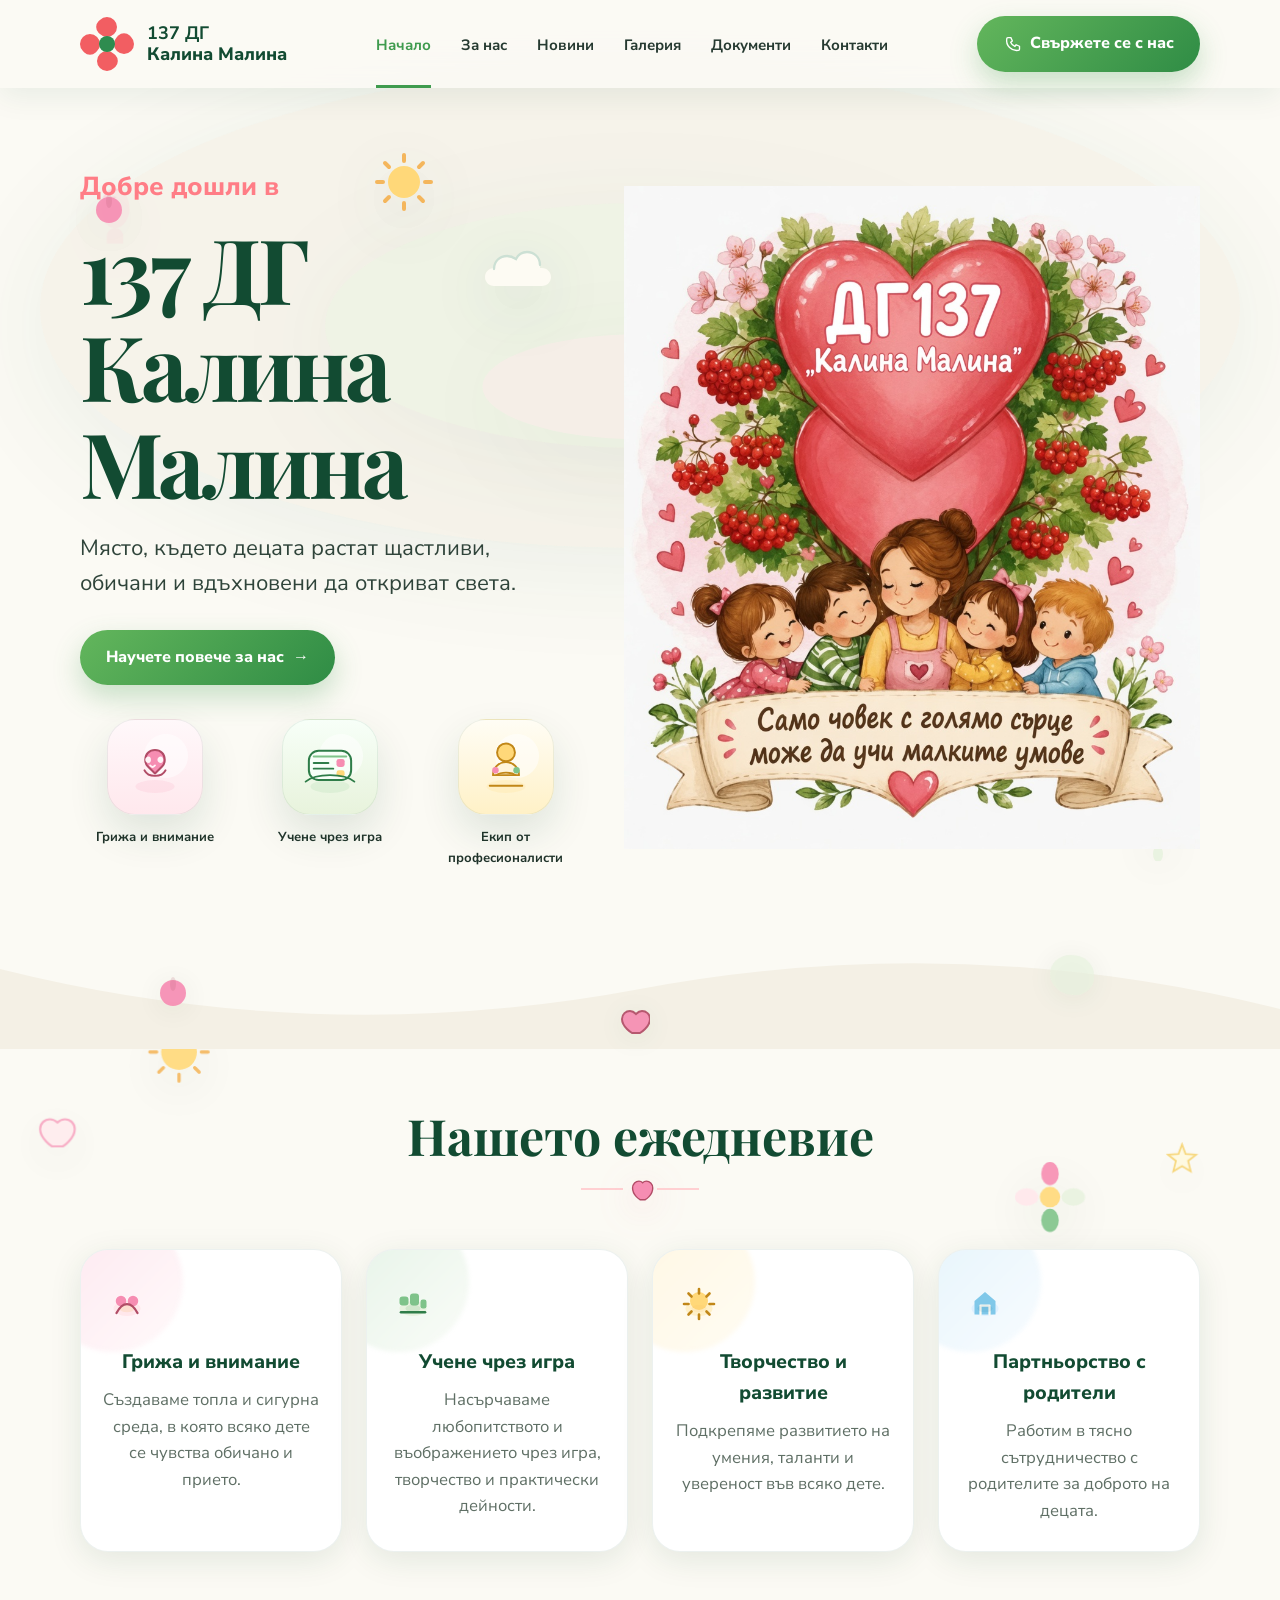
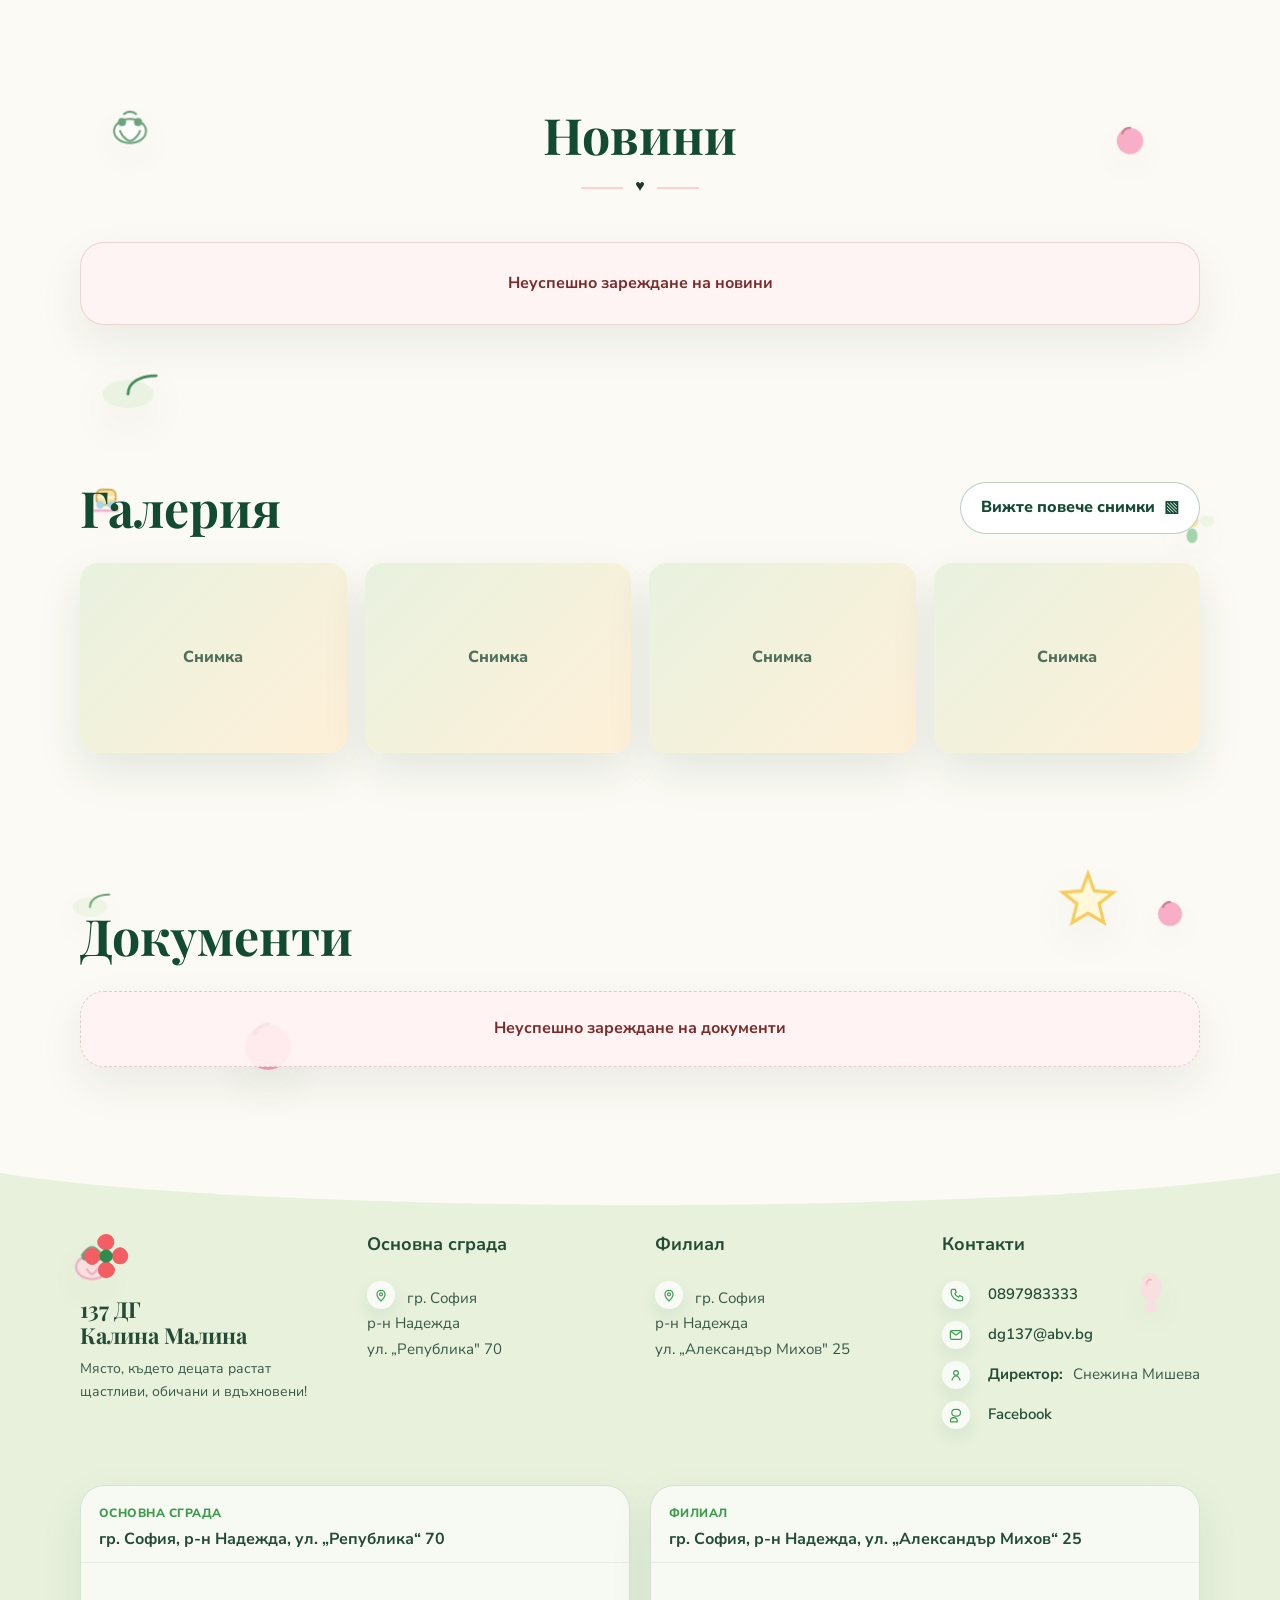
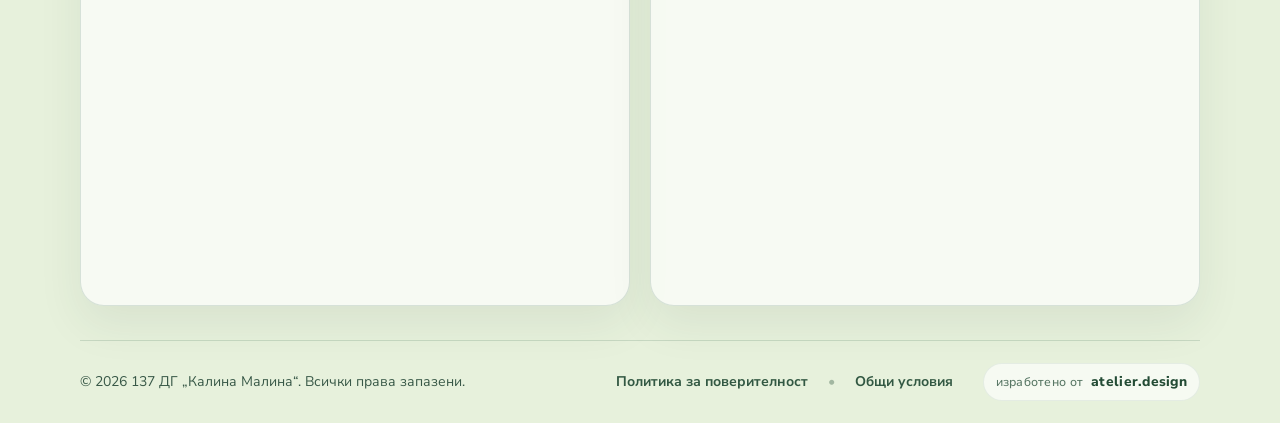
==== commit 6e1f8f54: "google verification" ====
--- a/index.html
+++ b/index.html
@@ -1,6 +1,7 @@
 <!DOCTYPE html>
 <html lang="bg">
 <head>
+  <meta name="google-site-verification" content="IbWIzsULN7oOd9vJQauQ84YDhLFjnl832A7TpsbPtIw" />
   <meta charset="UTF-8" />
   <meta name="viewport" content="width=device-width, initial-scale=1.0" />
   <title>137 ДГ „Калина Малина“</title>
--- a/style.css
+++ b/style.css
@@ -830,19 +830,69 @@
   .contact-grid{grid-template-columns:repeat(2,1fr)}
 }
 @media (max-width:620px){
-  .container{width:min(100% - 28px,1120px)}
-  .section{padding:54px 0}
+  .container{width:min(100% - 24px,1120px)}
+  .section{padding:58px 0}
   .nav-wrap{height:76px}
   .brand-text{font-size:15px}.brand-text em{font-size:15px}.flower-logo{width:42px;height:42px;transform:scale(.78)}
   .main-nav{top:76px;left:14px;right:14px}
-  .hero{padding-top:22px}
-  .blob-shape{height:310px}
-  .eyebrow{font-size:20px}
-  .hero-text{font-size:18px}
-  .hero-badges,.cards-grid,.feature-grid,.docs-grid,.gallery-grid,.news-grid,.contact-grid,.map-cards-grid{grid-template-columns:1fr}
+
+  .hero{padding-top:18px}
+  .hero-grid{gap:24px}
+  .blob-shape{height:280px}
+  .eyebrow{font-size:18px; margin-bottom:8px}
+  h1{font-size:clamp(38px,10vw,46px); margin-bottom:14px}
+  h2{font-size:30px}
+  .hero-text{font-size:17px; line-height:1.65; margin-bottom:22px}
+
+  .sun{width:56px;height:56px;top:-10px;right:86px}
+  .cloud{width:72px;height:46px;top:56px;right:4px}
+
+  .hero-badges{grid-template-columns:1fr; gap:14px; max-width:100%}
+  .hero-badge-card{flex-direction:row; gap:14px; align-items:center; justify-content:flex-start; text-align:left}
+  .hero-badge-visual{width:74px;height:74px; flex-shrink:0}
+  .hero-badge-visual svg{width:62px;height:62px}
+  .hero-badge-card p{font-size:14px; line-height:1.4}
+
+  .section-heading{margin-bottom:24px}
   .section-row,.footer-bottom,.footer-bottom-right{align-items:flex-start;flex-direction:column}
-  .footer-bottom-right{gap:12px; width:100%;}
-  .footer-credit{width:100%; justify-content:flex-start;}
+  .section-row{gap:14px}
+  .outline-btn{width:100%; justify-content:center}
+
+  .cards-grid,.feature-grid,.docs-grid,.gallery-grid,.news-grid,.contact-grid,.map-cards-grid{grid-template-columns:1fr; gap:16px}
+  .atelier-card{padding:22px 18px}
+  .atelier-card h3{font-size:1.1rem}
+  .atelier-card p{font-size:1rem}
+
+  .gallery-grid figure{height:auto; aspect-ratio:4 / 3}
+
+  .news-image{min-height:180px}
+  .news-content{padding:20px 18px 22px; gap:10px}
+  .news-card h3{font-size:18px}
+  .news-card p{font-size:14.5px}
+
+  .news-state{padding:22px 18px}
+
+  .documents-grid{padding:0; gap:14px}
+  .doc-tile{min-height:200px; padding:16px}
+  .doc-icon{width:40px;height:42px}
+  .doc-tile strong{font-size:15px}
+  .doc-tile p{font-size:13px; margin:8px 0 12px}
+  .doc-action{width:100%; justify-content:center}
+
+  .contact-footer{padding-top:56px}
+  .contact-grid{gap:20px}
+  .footer-section{gap:12px}
+  .footer-brand h3{font-size:20px}
+  .contact-icon{width:26px;height:26px}
+  .contact-links p{align-items:flex-start; flex-wrap:wrap}
+  .director-line{white-space:normal; align-items:flex-start}
+  .footer-bottom{padding:18px 0; gap:14px}
+  .footer-bottom-right{gap:10px; width:100%}
+  .footer-legal-links{display:grid; gap:6px}
+  .footer-legal-divider{display:none}
+  .footer-credit{width:100%; justify-content:flex-start}
+
+  .section-decorations .decor-element{opacity:.3; transform:scale(.8)}
 }
 
 .legal-page {
